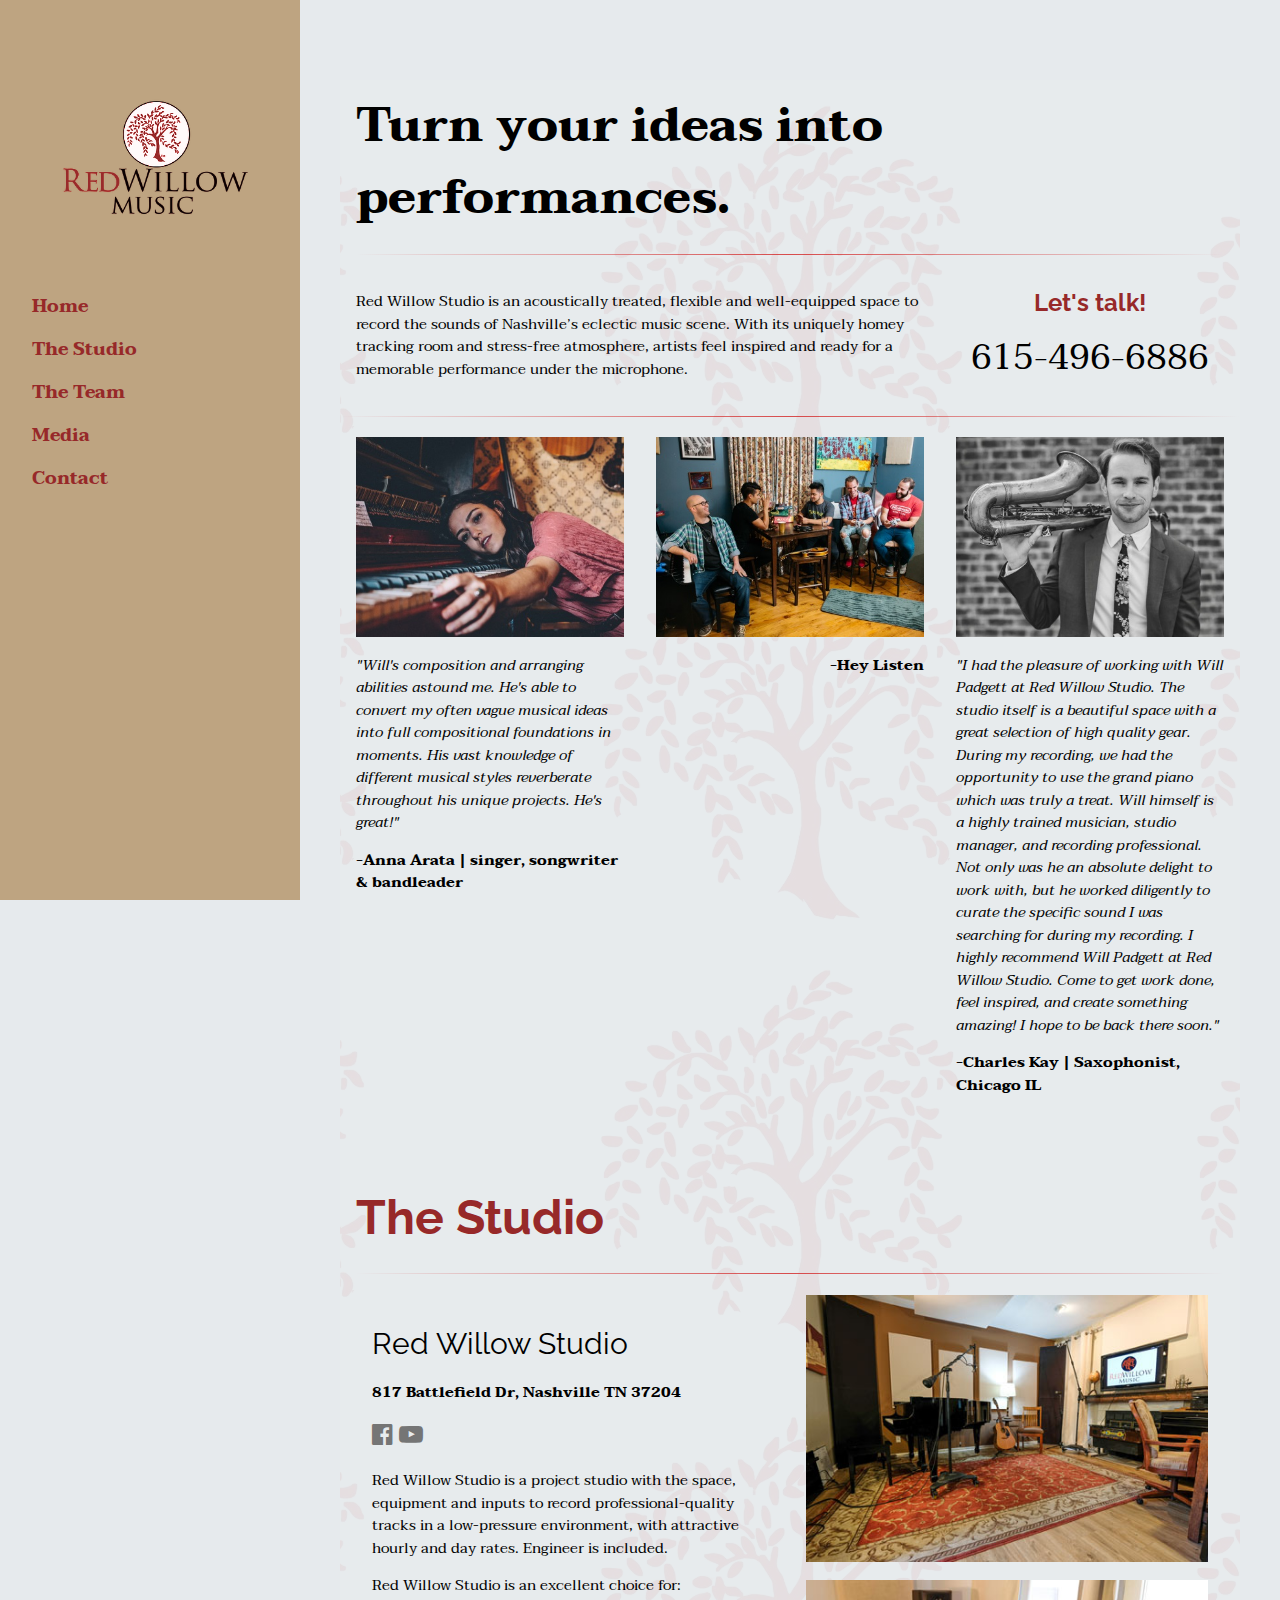
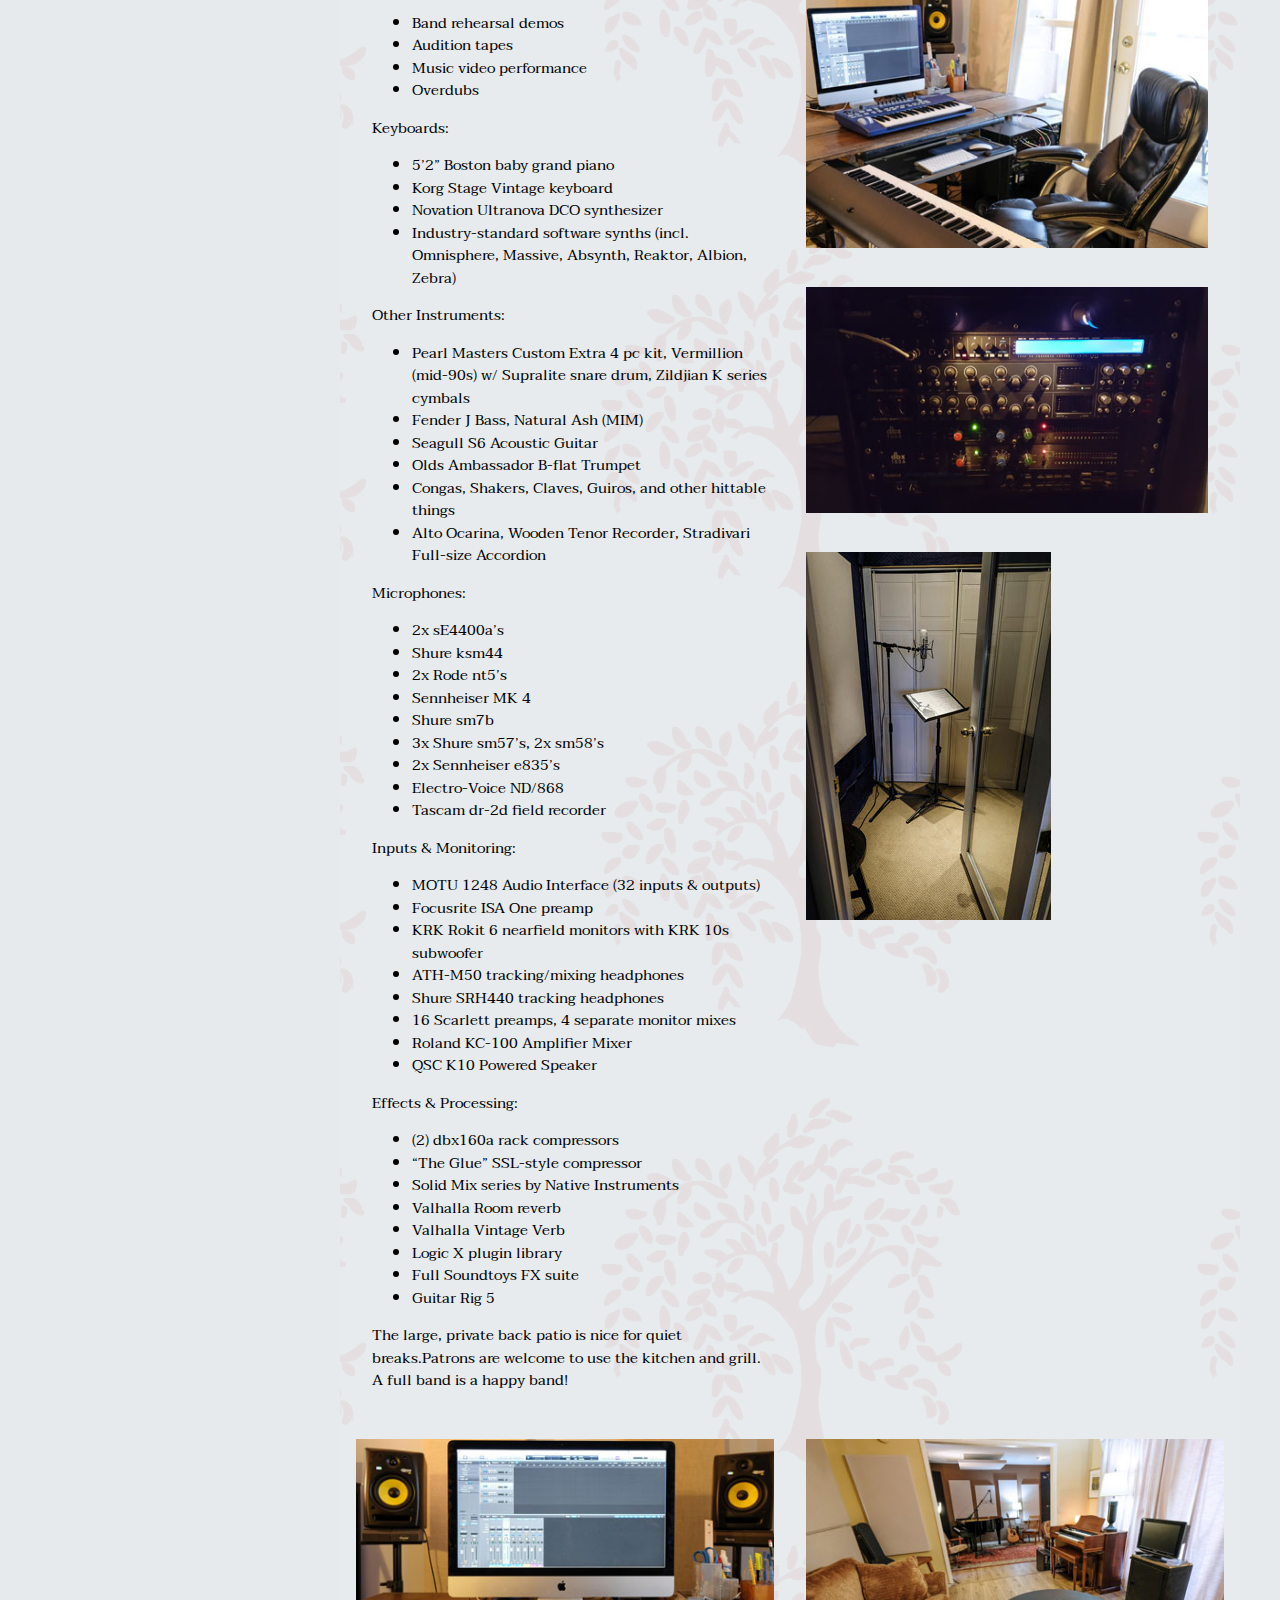
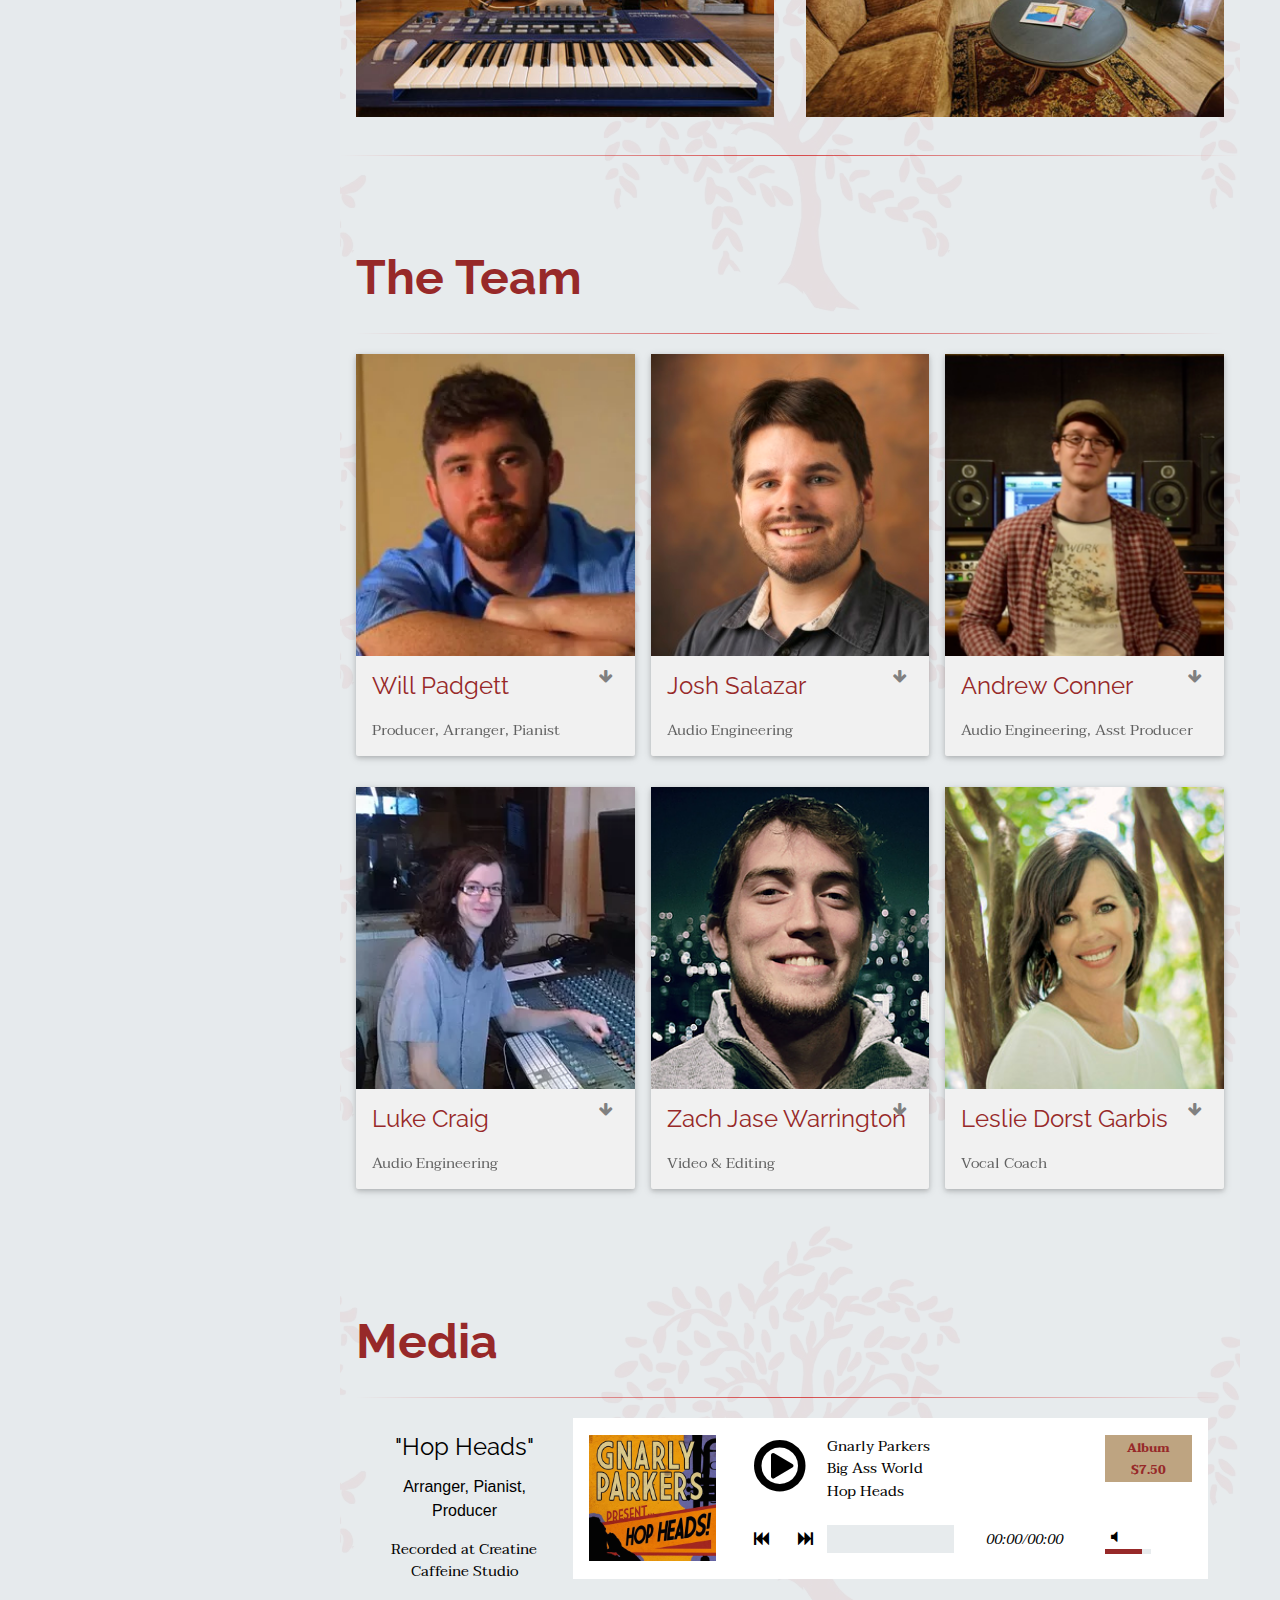
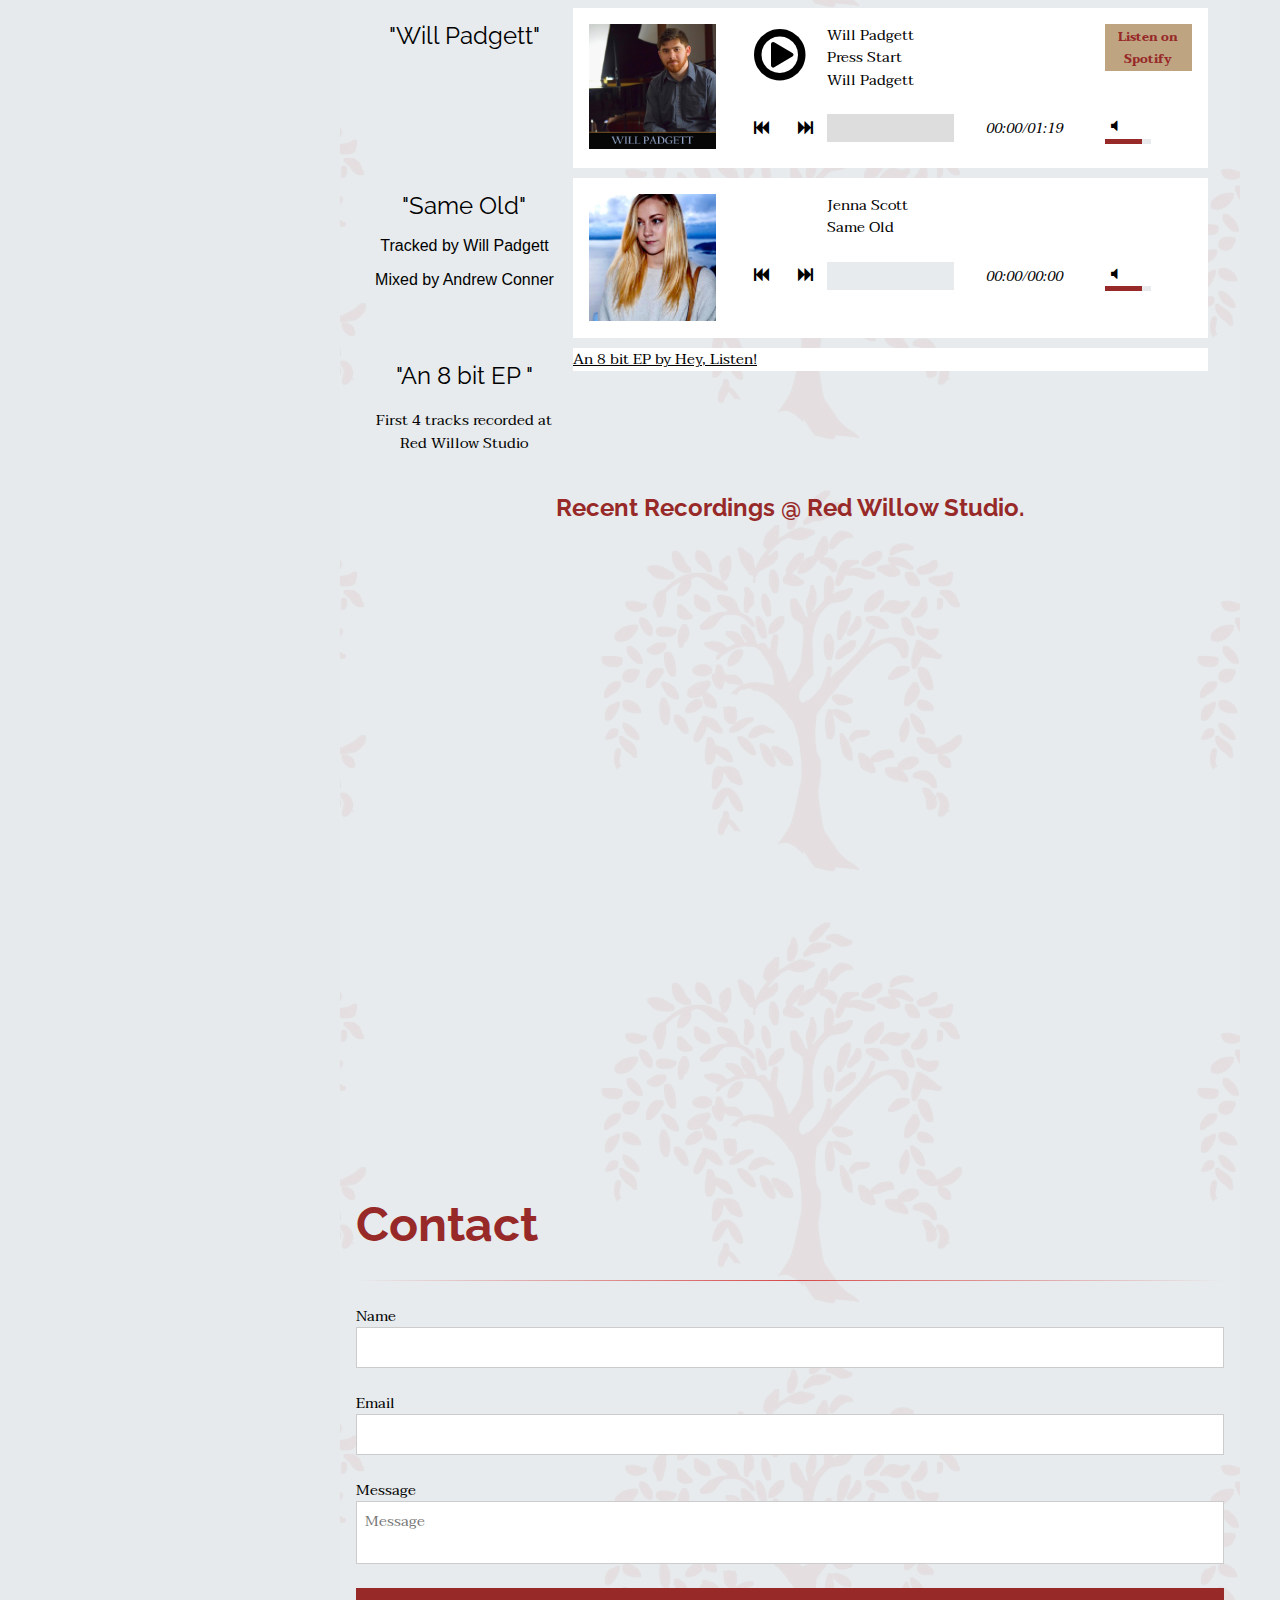
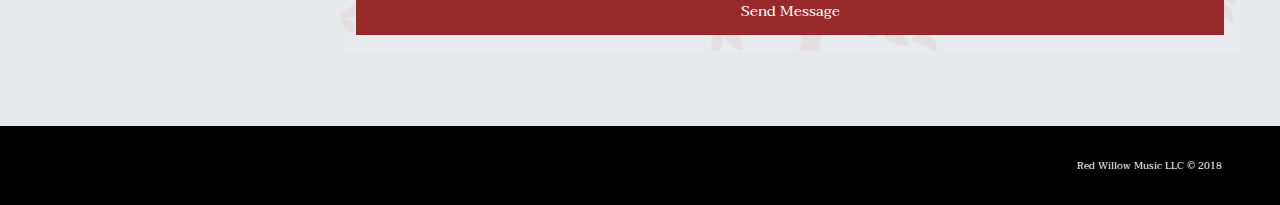
==== studio/index.html @ 56797581 "removed buttons from jenna scott" ====
<!DOCTYPE html>

<html>

<head>

    <meta http-equiv="Content-Type" content="text/html; charset=UTF-8">
    <meta name="viewport" content="width=device-width, initial-scale=1" />
    <title>Red Willow Music</title>
    <!--TODO add description and keywords-->
    <meta name="description" content="Red Willow Music isn't just another recording studio; it's a family of artists, musicians and producers, prioritizing creativity in performance and arrangement.">
    <meta name="keywords" content="">
    <link rel="shortcut icon" href="/favicon.ico" type="image/x-icon">
    <link rel="apple-touch-icon" href="/favicon.ico" type="image/x-icon">
    <link rel="stylesheet" href="css/w3.css">
    <link rel="stylesheet" href="css/styles.css" />
    <link href="https://fonts.googleapis.com/css?family=Raleway|Taviraj:300" rel="stylesheet">
    <!--<link type="text/css" href="/skin/blue.monday/css/jplayer.blue.monday.css" rel="stylesheet" />-->
    <link type="text/css" href="skin/simple/css/simple.css" rel="stylesheet" />
    <link rel="stylesheet" href="https://cdnjs.cloudflare.com/ajax/libs/font-awesome/4.7.0/css/font-awesome.min.css">
    <script src="//ajax.googleapis.com/ajax/libs/jquery/1.11.3/jquery.min.js"></script>
    <script type="text/javascript" src="js/jquery.jplayer.min.js"></script>
    <script type="text/javascript" src="js/add-on/jplayer.playlist.min.js"></script>
    
    <script type="text/javascript">
        $(document).ready(function () {
            new jPlayerPlaylist({
                jPlayer: "#jquery_jplayer_1",
                cssSelectorAncestor: "#jp_container_1"
            }, [

                {
                    title: "Big Ass World",
                    m4a: "music/hopheads/02BigAssWorld.m4a",
                    artist: "Gnarly Parkers",
                    poster: "images/gnarly-parkers.jpg"
		},
                {
                    title: "Spin Me Minnie",
                    m4a: "music/hopheads/01SpinMeMinnie.m4a",
                    artist: "Gnarly Parkers",
                    album: "Hop Heads",
                    poster: "images/gnarly-parkers.jpg"

		},
                {
                    title: "Swindlin Eyes",
                    m4a: "music/hopheads/03SwindlinEyes.m4a",
                    artist: "Gnarly Parkers",
                    poster: "images/gnarly-parkers.jpg"
		},
                {
                    title: "Sammy Shake",
                    m4a: "music/hopheads/04SammyShake.m4a",
                    artist: "Gnarly Parkers",
                    poster: "images/gnarly-parkers.jpg"
		},
                {
                    title: "Dream of You",
                    m4a: "music/hopheads/05DreamofYou.m4a",
                    artist: "Gnarly Parkers",
                    poster: "images/gnarly-parkers.jpg"
		},
                {
                    title: "Hop Head",
                    m4a: "music/hopheads/06HopHead.m4a",
                    artist: "Gnarly Parkers",
                    poster: "images/gnarly-parkers.jpg"
		}
	], {
                playlistOptions: {
                    loopOnPrevious: true
                },
                loop: true,
                swfPath: "js",
                supplied: "ogv, m4a",
                wmode: "window",
                useStateClassSkin: true,
                autoBlur: false,
                smoothPlayBar: true,
                keyEnabled: false,
                size: {
                    width: "auto",
                    height: "auto"

                },
            });

            $('.jp-playlist').hide();
            $('.jp-toggles').hide();
            $('.jp-details').show();

        });
    </script>
    
<script type="text/javascript">
        $(document).ready(function () {
            new jPlayerPlaylist({
                jPlayer: "#jquery_jplayer_2",
                cssSelectorAncestor: "#jp_container_2"
            }, [

                {
                    title: "Same Old",
                    mp3: "music/Same Old Mix 1.mp3",
                    artist: "Jenna Scott",
                    poster: "images/jennapic1.jpg"
		}
	], {
                playlistOptions: {
                    loopOnPrevious: true
                },
                loop: true,
                swfPath: "js",
                supplied: "ogv, mp3",
                wmode: "window",
                useStateClassSkin: true,
                autoBlur: false,
                smoothPlayBar: true,
                keyEnabled: false,
                size: {
                    width: "auto",
                    height: "auto"

                },
            });

            $('.jp-playlist').hide();
            $('.jp-toggles').hide();
            $('.jp-details').show();

        });
    </script>
    <script type="text/javascript">
        $(document).ready(function () {
            new jPlayerPlaylist({
                jPlayer: "#jquery_jplayer_3",
                cssSelectorAncestor: "#jp_container_3"
            }, [

                {
                    title: "Press Start",
                    mp3: "music/willp/01 Press Start.mp3",
                    artist: "Will Padgett",
                    poster: "images/willpadgett-art.jpg"
		},
                {
                    title: "Endemic",
                    m4a: "music/willp/02 Endemic.mp3",
                    artist: "Will Padgett",
                    poster: "images/willpadgett-art.jpg"

		},
                {
                    title: "Loungin'",
                    m4a: "music/willp/03 Loungin.mp3",
                    artist: "Will Padgett",
                    poster: "images/willpadgett-art.jpg"
		},
                {
                    title: "Groovin'",
                    m4a: "music/willp/04 Groovin.mp3",
                    artist: "Will Padgett",
                    poster: "images/willpadgett-art.jpg"
		},
                {
                    title: "Predetermination",
                    m4a: "music/willp/05 Predetermination.mp3",
                    artist: "Will Padgett",
                    poster: "images/willpadgett-art.jpg"
		},
                {
                    title: "Remember",
                    m4a: "music/willp/06 Remember.mp3",
                    artist: "Will Padgett",
                    poster: "images/willpadgett-art.jpg"
		},
                {
                    title: "Lake Nali",
                    m4a: "music/willp/07 Lake Nali.mp3",
                    artist: "Will Padgett",
                    poster: "images/willpadgett-art.jpg"
		},
                {
                    title: "Creeper",
                    m4a: "music/willp/08 Creeper.mp3",
                    artist: "Will Padgett",
                    poster: "images/willpadgett-art.jpg"
		},
                {
                    title: "Cellotron",
                    m4a: "music/willp/09 Cellotron.mp3",
                    artist: "Will Padgett",
                    poster: "images/willpadgett-art.jpg"
		},                
                {
                    title: "Village Song",
                    m4a: "music/willp/10 Village Song.mp3",
                    artist: "Will Padgett",
                    poster: "images/willpadgett-art.jpg"
		},                
                {
                    title: "Happiness",
                    m4a: "music/willp/11 Happiness.mp3",
                    artist: "Will Padgett",
                    poster: "images/willpadgett-art.jpg"
		},                
                {
                    title: "Bluffer",
                    m4a: "music/willp/12 Bluffer.mp3",
                    artist: "Will Padgett",
                    poster: "images/willpadgett-art.jpg"
		}             
	], {
                playlistOptions: {
                    loopOnPrevious: true
                },
                loop: true,
                swfPath: "js",
                supplied: "ogv, mp3, m4a",
                wmode: "window",
                useStateClassSkin: true,
                autoBlur: false,
                smoothPlayBar: true,
                keyEnabled: false,
                size: {
                    width: "auto",
                    height: "auto"

                },
            });

            $('.jp-playlist').hide();
            $('.jp-toggles').hide();
            $('.jp-details').show();

        });
    </script>
</head>

<body>

    <!-- Sidenav/menu -->
    <nav class="w3-sidenav barkbrown w3-collapse w3-top w3-large w3-padding w3-animate-left navbar" style="z-index:3;width:300px;font-weight:bold" id="mySidenav">
        <br>
        <a href="javascript:void(0)" onclick="w3_close()" class="w3-padding-xlarge w3-hide-large w3-display-topleft w3-hover-white" style="width:100%;font-size:22px">Close Menu</a>
        <div class="w3-container">
            <img class="w3-padding-64" src="images/logo.png" style="width:100%;">

        </div>
        <a href="#home" onclick="w3_close()" class="w3-padding w3-hover-white">Home</a>
        <a href="#studio" onclick="w3_close()" class="w3-padding w3-hover-white">The Studio</a>
        <a href="#team" onclick="w3_close()" class="w3-padding w3-hover-white">The Team</a>
        <a href="#media" onclick="w3_close()" class="w3-padding w3-hover-white">Media</a>
        <a href="#contact" onclick="w3_close()" class="w3-padding w3-hover-white">Contact</a>
    </nav>
    <!-- Top menu on small screens -->
    <header class="w3-container w3-top w3-hide-large barkbrown w3-xlarge w3-padding">
        <a href="javascript:void(0)" class="w3-btn barkbrown w3-border w3-border-white w3-margin-right" onclick="w3_open()">☰</a>
        <img style="height:30px" src="images/logo-notext.png">
        <span>Red<span style="color:black">WillowMusic</span></span>
    </header>

    <!-- Overlay effect when opening sidenav on small screens -->
    <div class="w3-overlay w3-hide-large" onclick="w3_close()" style="cursor:pointer" title="close side menu" id="myOverlay"></div>

    <!-- !PAGE CONTENT! -->
    <div id="home" class="w3-main w3-animate-right" style="margin-left:340px;margin-right:40px">

        <!-- Header -->
        <div class="w3-container" style="margin-top:80px" id="showcase">
            <h1 style="font-family:'Taviraj', serif" class="w3-xxxlarge"><b>Turn your ideas into performances.</b></h1>
            <hr class="w3-round gradientline">


        </div>
        <div id="background"></div>
        <div class="w3-row">
            <div class="w3-col m8 l8 w3-container">

                <p>Red Willow Studio is an acoustically treated, flexible and well-equipped space to record the sounds of Nashville’s eclectic music scene. With its uniquely homey tracking room and stress-free atmosphere, artists feel inspired and ready for a memorable performance under the microphone.</p>
            </div>
            <div class="w3-col m4 l4 w3-container  w3-center">
                <div class="w3-row winered ">
                    <h1 class="w3-xlarge"><b>Let's talk!</b></h1>
                </div>

                <div class="w3-row w3-xxlarge w3-padding-bottom">
                    <span>615-496-6886</span>
                </div>
            </div>

        </div>
        <!-- Testimonials -->
        <hr class="gradientline">
        <div id="testimonials" class="w3-row">

            <div class="w3-col m4 l4 w3-container">

                <img src="images/testimonials/anna.jpg" style="width:100%;">
                <p class="testimonial">"Will's composition and arranging abilities astound me. He's able to convert my often vague musical ideas into full compositional foundations in moments. His vast knowledge of different musical styles reverberate throughout his unique projects. He's great!"</p>
                <div class="w3-right">
                    <span><b>-Anna Arata | singer, songwriter &amp; bandleader</b></span>
                </div>
            </div>
            <div class="w3-col  m4 l4  w3-container">

                <img src="images/testimonials/heylisten.jpg" style="width:100%;">
                <p class="testimonial">
                   
                </p>
                <div class="w3-right">
                <span><b>-Hey Listen</b></span>
                </div>
            </div>
            <div class="w3-col  m4 l4  w3-container">

                <img src="images/testimonials/charles.jpg" style="width:100%;">
                <p class="testimonial">"I had the pleasure of working with Will Padgett at Red Willow Studio. The studio itself is a beautiful space with a great selection of high quality gear. During my recording, we had the opportunity to use the grand piano which was truly a treat.

Will himself is a highly trained musician, studio manager, and recording professional. Not only was he an absolute delight to work with, but he worked diligently to curate the specific sound I was searching for during my recording.

I highly recommend Will Padgett at Red Willow Studio. Come to get work done, feel inspired, and create something amazing! I hope to be back there soon."</p>
                <div class="w3-right">
                <span><b>-Charles Kay | Saxophonist, Chicago IL</b></span>
                </div>
            </div>
        </div>




        <!-- The Studio -->
        <div class=" " id="studio" style="margin-top:75px ">
            <div class="w3-container ">
                <h1 class="w3-xxxlarge winered "><b>The Studio</b></h1>

                <hr class="w3-round gradientline ">
                <div class="w3-row ">
                    <div class="w3-col m6 l6 w3-panel">
                        <h2>Red Willow Studio</h2>
                        <a class="address " target="_blank " href="https://goo.gl/maps/ypSHfTBNFLC2 ">
                            <p><b>817 Battlefield Dr, Nashville TN 37204</b></p>
                        </a>

                        <div class="w3-text-grey w3-xlarge ">
                            <a href="https://www.facebook.com/redwillowstudio " target="_blank " class="w3-hover-text-white "><i class="fa fa-facebook-official "></i></a>                   
                            <a href="https://www.youtube.com/user/mellowords " target="_blank " class="w3-hover-text-white "><i class="fa fa-youtube-play "></i></a>                         
                        </div>
                        <p>Red Willow Studio is a project studio with the space, equipment and inputs to record professional-quality tracks in a low-pressure environment, with attractive hourly and day rates. Engineer is included.</p>
                        <p>Red Willow Studio is an excellent choice for:</p>
                        <ul>
                            <li>Band rehearsal demos</li>
                            <li>Audition tapes</li>
                            <li>Music video performance</li>
                            <li>Overdubs</li>
                        </ul>

                        <span>Keyboards:</span>
                        <ul>
                            <li>5’2” Boston baby grand piano</li>
                            <li>Korg Stage Vintage keyboard</li>
<!--                            <li>1958 Hammond M3 organ</li>-->
                            <li>Novation Ultranova DCO synthesizer</li>
                            <li>Industry-standard software synths (incl. Omnisphere, Massive, Absynth, Reaktor, Albion, Zebra)</li>
                        </ul>
                        <span>Other Instruments:</span>
                        <ul>
                            <li>Pearl Masters Custom Extra 4 pc kit, Vermillion (mid-90s) w/ Supralite snare drum, Zildjian K series cymbals</li>
                            <li>Fender J Bass, Natural Ash (MIM)</li>
                            <li>Seagull S6 Acoustic Guitar</li>
                            <li>Olds Ambassador B-flat Trumpet</li>
                            <li>Congas, Shakers, Claves, Guiros, and other hittable things</li>
                            <li>Alto Ocarina, Wooden Tenor Recorder, Stradivari Full-size Accordion</li>
                        </ul>
                        <span>Microphones:</span>
                        <ul>
                            <li>2x sE4400a’s</li>
                            <li>Shure ksm44</li>
                            <li>2x Rode nt5’s</li>
                            <li>Sennheiser MK 4</li>
                            <li>Shure sm7b</li>
                            <li>3x Shure sm57’s, 2x sm58’s</li>
                            <li>2x Sennheiser e835’s</li>
                            <li>Electro-Voice ND/868</li>
                            <li>Tascam dr-2d field recorder</li>
                        </ul>
                        <span>Inputs &amp; Monitoring:</span>
                        <ul>
                            <li>MOTU 1248 Audio Interface (32 inputs & outputs)</li>
                            <li>Focusrite ISA One preamp</li>
                            <li>KRK Rokit 6 nearfield monitors with KRK 10s subwoofer</li>
                            <li>ATH-M50 tracking/mixing headphones</li>
                            <li>Shure SRH440 tracking headphones</li>
                            <li>16 Scarlett preamps, 4 separate monitor mixes</li>
                            <li>Roland KC-100 Amplifier Mixer</li>
                            <li>QSC K10 Powered Speaker</li>
                        </ul>
                        <span>Effects &amp; Processing:</span>
                        <ul>

                            <li>(2) dbx160a rack compressors</li>
                            <li>“The Glue” SSL-style compressor</li>
                            <li>Solid Mix series by Native Instruments</li>
                            <li>Valhalla Room reverb</li>
                            <li>Valhalla Vintage Verb</li>
                            <li>Logic X plugin library</li>
                            <li>Full Soundtoys FX suite</li>
                            <li>Guitar Rig 5
                            </li>
                        </ul>
                        <p>The large, private back patio is nice for quiet breaks.Patrons are welcome to use the kitchen and grill. A full band is a happy band!</p>
                    </div>
                    <div class="w3-col m6 l6 ">
                        
                        <img class="w3-container" style="width:100%" src="images/rws/rooma.jpg">
                        <img class="w3-panel" style="width:100%" src="images/rws/deskcorner.jpg">
                        <img class="w3-panel" style="width:100%" src="images/rws/rack.jpg">
                        <img class="w3-panel" style="height:100%" src="images/rws/vocalbooth.jpg">
                    </div>
                </div>
            </div>


            <div class="w3-row">
                <div class="w3-col m6 l6 w3-panel">
                    <img style="width:100%" src="images/rws/desk.jpg">
                </div>
                <div class="w3-col m6 l6 w3-panel">
                    <img style="width:100%" src="images/rws/roomb.jpg">
                </div>
            </div>
            <hr style="width:100%;border2px" class="w3-round gradientline">

        </div>
        <!-- The Team -->
        <div class="w3-container " id="team" style="margin-top:75px ">
            <h1 class="w3-xxxlarge winered "><b>The Team</b></h1>
            <hr class="w3-round gradientline ">


        </div>

        <!-- The Team -->
        <div class="w3-row-padding ">

            <div class="w3-col m4 w3-margin-bottom cards">
                <div class="card w3-card-2 w3-light-grey">
                    <img src="images/team/willp.jpg " alt="Will " style="width:100% ">
                    <div class='card-header w3-container'>
                        <h3 class="winered ">Will Padgett</h3>
                        <p class="w3-opacity ">Producer, Arranger, Pianist</p>
                        <button class='card-expand'>
                            <i class="material-icons expand fa fa-arrow-down" aria-hidden="true"></i>
                            <i class="material-icons close fa fa-arrow-up" aria-hidden="true"></i>
                        </button>
                    </div>
                    <div class='card-inner'>
                        <div class='card-body w3-container'>
                            <h4>Bio:</h4>
                            <p>Born-and-raised Nashville native; Will has been performing, composing, and producing music from a young age. His unique sound is a blend of refined jazz and classical with rootsy soul and Americana styles. Works part-time as a vocal accompanist at Belmont University’s School of Music; was bandleader of a retired top regional swing band (Gnarly Parkers); and plays jazz clubs and songwriter nights all over Nashville. His experience in the studio and on stage is an invaluable resource for recording, arranging, and producing any project.</p>
                            <h4>Credits:</h4>
                            <p><a href="https://itunes.apple.com/us/album/hop-heads-ep/id1031378634" target="_blank">Gnarly Parkers - "Hop Heads"</a></p>
                        </div>
                    </div>
                </div>
            </div>

            <div class="w3-col m4 w3-margin-bottom cards">
                <div class="card w3-card-2 w3-light-grey">
                    <img src="images/team/salazarj.jpg" alt="Josh Salazar" style="width:100% ">
                    <div class='card-header w3-container'>
                        <h3 class="winered ">Josh Salazar</h3>
                        <p class="w3-opacity ">Audio Engineering</p>
                        <button class='card-expand'>
                            <i class="material-icons expand fa fa-arrow-down" aria-hidden="true"></i>
                            <i class="material-icons close fa fa-arrow-up" aria-hidden="true"></i>
                        </button>
                    </div>
                    <div class='card-inner'>
                        <div class='card-body w3-container'>
                            <h4>Links:</h4>
                            <p><a href="http://tangosoundstudios.com/" target="_blank">Tango Sound Studios</a></p>                     
                        </div>
                    </div>
                </div>
            </div>
            <div class="w3-col m4 w3-margin-bottom cards">
                <div class="card w3-card-2 w3-light-grey">
                    <img src="images/team/andrewc.png " alt="Andrew " style="width:100% ">
                    <div class='card-header w3-container'>
                        <h3 class="winered ">Andrew Conner</h3>
                        <p class="w3-opacity ">Audio Engineering, Asst Producer</p>
                        <button class='card-expand'>
                            <i class="material-icons expand fa fa-arrow-down" aria-hidden="true"></i>
                            <i class="material-icons close fa fa-arrow-up" aria-hidden="true"></i>
                        </button>
                    </div>
                    <div class='card-inner'>
                        <div class='card-body w3-container'>

                            <h4>Bio:</h4>
                            <p>Producer and recording/mix engineer working out of his studio, Iron Oak Recording, in Nashville Tennessee. Has worked on records for Nashville up-and-comers such as Taylor Noelle’s “Out of My System,” Rand’s “Blame It on the Internet,” and Stephen Day’s “Undergrad Romance and the Moses in Me” – the opening track of which reached #2 globally on Spotify’s Viral 50 charts</p>
                            <h4>Credits:</h4>
                            <p><a href="https://play.spotify.com/album/5JRUYE7FR5cNqJ4rjA9y4Q?play=true&utm_source=open.spotify.com&utm_medium=open" target="_blank">Taylor Noel - "Out of My System"</a></p>
                            <p><a href="https://play.spotify.com/album/2LqcAd3T15II5WkwIXgvAB?play=true&utm_source=open.spotify.com&utm_medium=open" target="_blank">Rand - "Blame It On The Internet"</a></p>

                        </div>
                    </div>
                </div>
            </div>
        </div>
        <div class="w3-row-padding ">

            <div class="w3-col m4 w3-margin-bottom cards">
                <div class="card w3-card-2 w3-light-grey">
                    <img src="images/team/luke.jpg " alt="Luke " style="width:100% ">
                    <div class='card-header w3-container'>
                        <h3 class="winered ">Luke Craig</h3>
                        <p class="w3-opacity ">Audio Engineering</p>
                        <button class='card-expand'>
                            <i class="material-icons expand fa fa-arrow-down" aria-hidden="true"></i>
                            <i class="material-icons close fa fa-arrow-up" aria-hidden="true"></i>
                        </button>
                    </div>
                    <div class='card-inner'>
                        <div class='card-body w3-container'>

                            <h4>Credits:</h4>

                            <p><a href="https://www.youtube.com/playlist?list=PLlXEkdg3JZEyc02F4pFVwTYTapiUuUqCA" target="_blank">Kevin Max - "Starry Eyes Suprise"</a></p>
                            <p><a href="https://itunes.apple.com/us/album/hop-heads-ep/id1031378634" target="_blank">Gnarly Parkers - "Hop Heads"</a></p>
                            <p><a href="http://lukecraig.audio/" target="_blank">Katiee Carney - "While I'm Still Young"</a></p>

                        </div>
                    </div>
                </div>
            </div>

            <div class="w3-col m4 w3-margin-bottom cards">
                <div class="card w3-card-2 w3-light-grey">
                    <img src="images/team/zachj.png " alt="Zach " style="width:100% ">
                    <div class='card-header w3-container'>
                        <h3 class="winered ">Zach Jase Warrington</h3>
                        <p class="w3-opacity ">Video &amp; Editing</p>
                        <button class='card-expand'>
                            <i class="material-icons expand fa fa-arrow-down" aria-hidden="true"></i>
                            <i class="material-icons close fa fa-arrow-up" aria-hidden="true"></i>
                        </button>
                    </div>
                    <div class='card-inner'>
                        <div class='card-body w3-container'>

                        </div>
                    </div>
                </div>
            </div>
            <div class="w3-col m4 w3-margin-bottom cards">
                <div class="card w3-card-2 w3-light-grey">
                    <img src="images/team/leslied2.jpg" alt="Leslie " style="width:100% ">
                    <div class='card-header w3-container'>
                        <h3 class="winered ">Leslie Dorst Garbis</h3>
                        <p class="w3-opacity ">Vocal Coach</p>
                        <button class='card-expand'>
                            <i class="material-icons expand fa fa-arrow-down" aria-hidden="true"></i>
                            <i class="material-icons close fa fa-arrow-up" aria-hidden="true"></i>
                        </button>
                    </div>
                    <div class='card-inner'>
                        <div class='card-body w3-container'>
                            <h4>Bio:</h4>
                            <p>Leslie Dorst Garbis has been featured in dozens of regional productions of theatre, opera, revues and cabaret in the Southeast and on cruise ships, and studio recordings, and has had conducting roles various musical theatre productions and choirs. She is now an adjunct faculty member at Belmont University’s School of Music, teaching private voice majors.</p>
                        </div>
                    </div>
                </div>
            </div>
        </div>



        <!-- Media -->
        <div class="w3-container" id="media" style="margin-top:75px">
            <h1 class="w3-xxxlarge winered"><b>Media</b></h1>
            <hr class="w3-round gradientline">
           <!-- Hop Heads Player -->
            <div class="w3-row">
                <div class="text-and-player w3-row">
                    <div class="w3-col m3 l3 w3-center w3-container">
                        <h3>"Hop Heads"</h3>
                        <h6>Arranger, Pianist, Producer</h6>
                        <p>Recorded at Creatine Caffeine Studio</p>
                    </div>
                    <div id="player1" class="w3-col m9 l9 w3-white " style="padding-right:16px;background-clip: content-box;">
                        <div class="w3-row">
                            <div id="artwork" class="w3-col m3 l3 w3-panel w3-container">
                                <div id="jquery_jplayer_1" class="jp-jplayer "></div>
                            </div>
                            <div class="w3-col m9 l9 w3-section">
                                <div id="jp_container_1" class="jp-audio" role="application" aria-label="media player">
                                    <div class="jp-type-playlist">
                                        <div class="jp-gui jp-interface">

                                            <div id="play-details-buy" class="w3-row">
                                                <div class="w3-col s3 m2 l2 w3-container">
                                                    <div class="jp-controls">
                                                        <button class="jp-play" role="button" tabindex="0"><i class="fa fa-play-circle-o fa-4x" aria-hidden="true"></i></button>
                                                    </div>
                                                </div>
                                                <div class="w3-col s9 m7 l7  w3-container">
                                                    <div class="jp-details" style="display:block">
                                                        <div class="jp-artist w3-col" aria-label="artist">Gnarly Parkers</div>
                                                        <div class="jp-title w3-col" aria-label="title">&nbsp;</div>
                                                        <div class="jp-album w3-col" aria-label="album">Hop Heads</div>

                                                    </div>
                                                </div>
                                                <div class="w3-col s1 m3 l3 w3-container w3-hide-small">
                                                    <div>
                                                        <button class="barkbrown" style="border-style:none">
                                                            <a class=" w3-small  w3-section" style="text-decoration:none" href="https://www.paypal.com/checkoutnow?token=EC-7012825652897073W" target="_blank"><b>Album $7.50</b></a></button>
                                                    </div>
                                                    <div style="display:none">Track $0.99</div>
                                                </div>
                                            </div>

                                            <div id="space" class="w3-hide-small">
                                                <br>

                                            </div>
                                            <div id="skip-progress-volume" class="w3-row w3-padding-bottom">
                                                <div class="w3-col m2 l2  w3-container">
                                                    <div class="jp-controls">
                                                        <div class="w3-row w3-justify">
                                                            <div class="w3-col s11 m11 l11">
                                                                <button class="jp-previous" role="button" tabindex="0"><i class="fa fa-fast-backward" aria-hidden="true"></i></button>
                                                            </div>
                                                            <div class="w3-col s1 m1 l1">
                                                                <button class="jp-next" role="button" tabindex="0"><i class="fa fa-fast-forward" aria-hidden="true"></i></button>
                                                            </div>
                                                        </div>
                                                    </div>
                                                </div>

                                                <div class="w3-col m4 l4  w3-container">
                                                    <div class="jp-progress">
                                                        <div class="jp-seek-bar">
                                                            <div class="jp-play-bar"></div>
                                                        </div>
                                                    </div>
                                                </div>
                                                <div class="w3-col m3 l3   w3-container">
                                                    <div class="jp-time-holder" style="margin-top:3px">
                                                        <div class="jp-current-time" role="timer" aria-label="time">&nbsp;</div>
                                                        <div class="jp-time-division">/</div>
                                                        <div class="jp-duration" role="timer" aria-label="duration">&nbsp;</div>
                                                    </div>
                                                    <div class="jp-toggles">
                                                        <button class="jp-repeat" role="button" tabindex="0">repeat</button>
                                                        <button class="jp-shuffle" role="button" tabindex="0">shuffle</button>
                                                    </div>
                                                </div>
                                                <div class="w3-col m3 l3 w3-container">
                                                    <div class="w3-row">
                                                        <div class="w3-col m1 l1">
                                                            <div class=" jp-volume-controls ">
                                                                <button class="jp-mute " role="button " tabindex="0 "><i class="fa fa-volume-off" aria-hidden="true "></i></button>
                                                            </div>
                                                            <div class="w3-col m6 l6">
                                                                <div class="jp-volume-bar">
                                                                    <div class="jp-volume-bar-value "></div>
                                                                </div>
                                                            </div>
                                                        </div>
                                                    </div>
                                                </div>

                                            </div>
                                        </div>
                                        <div class="jp-playlist ">
                                            <ul>
                                                <li>&nbsp;</li>
                                            </ul>
                                        </div>
                                        <div class="jp-no-solution ">
                                            <span>Update Required</span> To play the media you will need to either update your browser to a recent version or update your <a href="http://get.adobe.com/flashplayer/ " target="_blank ">Flash plugin</a>.
                                        </div>
                                    </div>
                                </div>
                            </div>
                        </div>
                    </div>
                </div>
            </div>
          
           <!-- Will Padgett Player -->
            <div class="w3-row">
                <div class="text-and-player w3-row">
                    <div class="w3-col m3 l3 w3-center w3-container">
                        <h3>"Will Padgett"</h3>
<!--
                        <h6>Arranger, Pianist, Producer</h6>
                        <p>Recorded at Creatine Caffeine Studio</p>
-->
                    </div>
                    <div id="player3" class="w3-col m9 l9 w3-white " style="padding-right:16px;background-clip: content-box;">
                        <div class="w3-row">
                            <div id="artwork" class="w3-col m3 l3 w3-panel w3-container">
                                <div id="jquery_jplayer_3" class="jp-jplayer "></div>
                            </div>
                            <div class="w3-col m9 l9 w3-section">
                                <div id="jp_container_3" class="jp-audio" role="application" aria-label="media player">
                                    <div class="jp-type-playlist">
                                        <div class="jp-gui jp-interface">

                                            <div id="play-details-buy" class="w3-row">
                                                <div class="w3-col s3 m2 l2 w3-container">
                                                    <div class="jp-controls">
                                                        <button class="jp-play" role="button" tabindex="0"><i class="fa fa-play-circle-o fa-4x" aria-hidden="true"></i></button>
                                                    </div>
                                                </div>
                                                <div class="w3-col s9 m7 l7  w3-container">
                                                    <div class="jp-details" style="display:block">
                                                        <div class="jp-artist w3-col" aria-label="artist">Will Padgett</div>
                                                        <div class="jp-title w3-col" aria-label="title">&nbsp;</div>
                                                        <div class="jp-album w3-col" aria-label="album">Will Padgett</div>

                                                    </div>
                                                </div>
                                                <div class="w3-col s1 m3 l3 w3-container w3-hide-small">
                                                    <div>
                                                        <button class="barkbrown" style="border-style:none">
                                                            <a class=" w3-small  w3-section" style="text-decoration:none" href="https://open.spotify.com/artist/5Qr6k7FdCPi5kjyubrbCdT" target="_blank"><b>Listen on Spotify</b></a></button>
                                                    </div>
                                                    <div style="display:none">Track $0.99</div>
                                                </div>
                                            </div>

                                            <div id="space" class="w3-hide-small">
                                                <br>

                                            </div>
                                            <div id="skip-progress-volume" class="w3-row w3-padding-bottom">
                                                <div class="w3-col m2 l2  w3-container">
                                                    <div class="jp-controls">
                                                        <div class="w3-row w3-justify">
                                                            <div class="w3-col s11 m11 l11">
                                                                <button class="jp-previous" role="button" tabindex="0"><i class="fa fa-fast-backward" aria-hidden="true"></i></button>
                                                            </div>
                                                            <div class="w3-col s1 m1 l1">
                                                                <button class="jp-next" role="button" tabindex="0"><i class="fa fa-fast-forward" aria-hidden="true"></i></button>
                                                            </div>
                                                        </div>
                                                    </div>
                                                </div>

                                                <div class="w3-col m4 l4  w3-container">
                                                    <div class="jp-progress">
                                                        <div class="jp-seek-bar">
                                                            <div class="jp-play-bar"></div>
                                                        </div>
                                                    </div>
                                                </div>
                                                <div class="w3-col m3 l3   w3-container">
                                                    <div class="jp-time-holder" style="margin-top:3px">
                                                        <div class="jp-current-time" role="timer" aria-label="time">&nbsp;</div>
                                                        <div class="jp-time-division">/</div>
                                                        <div class="jp-duration" role="timer" aria-label="duration">&nbsp;</div>
                                                    </div>
                                                    <div class="jp-toggles">
                                                        <button class="jp-repeat" role="button" tabindex="0">repeat</button>
                                                        <button class="jp-shuffle" role="button" tabindex="0">shuffle</button>
                                                    </div>
                                                </div>
                                                <div class="w3-col m3 l3 w3-container">
                                                    <div class="w3-row">
                                                        <div class="w3-col m1 l1">
                                                            <div class=" jp-volume-controls ">
                                                                <button class="jp-mute " role="button " tabindex="0 "><i class="fa fa-volume-off" aria-hidden="true "></i></button>
                                                            </div>
                                                            <div class="w3-col m6 l6">
                                                                <div class="jp-volume-bar">
                                                                    <div class="jp-volume-bar-value "></div>
                                                                </div>
                                                            </div>
                                                        </div>
                                                    </div>
                                                </div>

                                            </div>
                                        </div>
                                        <div class="jp-playlist ">
                                            <ul>
                                                <li>&nbsp;</li>
                                            </ul>
                                        </div>
                                        <div class="jp-no-solution ">
                                            <span>Update Required</span> To play the media you will need to either update your browser to a recent version or update your <a href="http://get.adobe.com/flashplayer/ " target="_blank ">Flash plugin</a>.
                                        </div>
                                    </div>
                                </div>
                            </div>
                        </div>
                    </div>
                </div>
            </div>
             <!-- Jenna Scott Player -->
            <div class="w3-row">
                <div class="text-and-player w3-row">
                    <div class="w3-col m3 l3 w3-center w3-container">
                        <h3>"Same Old"</h3>
                        <h6>Tracked by Will Padgett</h6>
                        <h6>Mixed by Andrew Conner</h6>
                    </div>
                    <div id="player2" class="w3-col m9 l9 w3-white " style="padding-right:16px;background-clip: content-box;">
                        <div class="w3-row">
                            <div id="artwork" class="w3-col m3 l3 w3-panel w3-container">
                                <div id="jquery_jplayer_2" class="jp-jplayer "></div>
                            </div>
                            <div class="w3-col m9 l9 w3-section">
                                <div id="jp_container_2" class="jp-audio" role="application" aria-label="media player">
                                    <div class="jp-type-playlist">
                                        <div class="jp-gui jp-interface">

                                            <div id="play-details-buy" class="w3-row">
                                                <div class="w3-col s3 m2 l2 w3-container">
<!--
                                                    <div class="jp-controls">
                                                        <button class="jp-play" role="button" tabindex="0"><i class="fa fa-play-circle-o fa-4x" aria-hidden="true"></i></button>
                                                    </div>
-->
                                                </div>
                                                <div class="w3-col s9 m7 l7  w3-container">
                                                    <div class="jp-details" style="display:block">
                                                        <div class="jp-artist w3-col" aria-label="artist">Jenna Scott</div>
                                                        <div class="jp-title w3-col" aria-label="title">&nbsp;</div>
<!--                                                        <div class="jp-album w3-col" aria-label="album">Hop Heads</div>-->

                                                    </div>
                                                </div>
                                                
<!--
                                                <div class="w3-col s1 m3 l3 w3-container w3-hide-small">
                                                    <div>
                                                        <button class="barkbrown" style="border-style:none">
                                                            <a class=" w3-small  w3-section" style="text-decoration:none" href="https://www.paypal.com/checkoutnow?token=EC-7012825652897073W" target="_blank"><b>Album $7.50</b></a></button>
                                                    </div>
                                                    <div style="display:none">Track $0.99</div>
                                                </div>
-->
                                                
                                            </div>

                                            <div id="space" class="w3-hide-small">
                                                <br>

                                            </div>
                                            <div id="skip-progress-volume" class="w3-row w3-padding-bottom">
                                                <div class="w3-col m2 l2  w3-container">
                                                    <div class="jp-controls">
                                                        <div class="w3-row w3-justify">
                                                            <div class="w3-col s11 m11 l11">
                                                                <button class="jp-previous" role="button" tabindex="0"><i class="fa fa-fast-backward" aria-hidden="true"></i></button>
                                                            </div>
                                                            <div class="w3-col s1 m1 l1">
                                                                <button class="jp-next" role="button" tabindex="0"><i class="fa fa-fast-forward" aria-hidden="true"></i></button>
                                                            </div>
                                                        </div>
                                                    </div>
                                                </div>

                                                <div class="w3-col m4 l4  w3-container">
                                                    <div class="jp-progress">
                                                        <div class="jp-seek-bar">
                                                            <div class="jp-play-bar"></div>
                                                        </div>
                                                    </div>
                                                </div>
                                                <div class="w3-col m3 l3   w3-container">
                                                    <div class="jp-time-holder" style="margin-top:3px">
                                                        <div class="jp-current-time" role="timer" aria-label="time">&nbsp;</div>
                                                        <div class="jp-time-division">/</div>
                                                        <div class="jp-duration" role="timer" aria-label="duration">&nbsp;</div>
                                                    </div>
                                                    <div class="jp-toggles">
                                                        <button class="jp-repeat" role="button" tabindex="0">repeat</button>
                                                        <button class="jp-shuffle" role="button" tabindex="0">shuffle</button>
                                                    </div>
                                                </div>
                                                <div class="w3-col m3 l3 w3-container">
                                                    <div class="w3-row">
                                                        <div class="w3-col m1 l1">
                                                            <div class=" jp-volume-controls ">
                                                                <button class="jp-mute " role="button " tabindex="0 "><i class="fa fa-volume-off" aria-hidden="true "></i></button>
                                                            </div>
                                                            <div class="w3-col m6 l6">
                                                                <div class="jp-volume-bar">
                                                                    <div class="jp-volume-bar-value "></div>
                                                                </div>
                                                            </div>
                                                        </div>
                                                    </div>
                                                </div>

                                            </div>
                                        </div>
                                        <div class="jp-playlist ">
                                            <ul>
                                                <li>&nbsp;</li>
                                            </ul>
                                        </div>
                                        <div class="jp-no-solution ">
                                            <span>Update Required</span> To play the media you will need to either update your browser to a recent version or update your <a href="http://get.adobe.com/flashplayer/ " target="_blank ">Flash plugin</a>.
                                        </div>
                                    </div>
                                </div>
                            </div>
                        </div>
                    </div>
                </div>
            </div>
            <!-- Hey Listen-->
            <div class="w3-row">
                <div class="w3-row text-and-player">
                    <div class="w3-col m3 l3 w3-center w3-container">
                        <h3>"An 8 bit EP "</h3>
                        <p>First 4 tracks recorded at Red Willow Studio</p>
                    </div>
                    <div id="player3" class="w3-col m9 l9 w3-white " style="padding-right:16px;background-clip: content-box;">
                        <div class="w3-row">
<!--                                        <iframe style="border: 0; width: 100%; height: 120px;" src="https://bandcamp.com/EmbeddedPlayer/album=3650765416/size=large/bgcol=ffffff/linkcol=0687f5/tracklist=false/artwork=small/transparent=true/" seamless><a href="http://heylistenband.bandcamp.com/album/an-8-bit-ep">An 8 bit EP by Hey, Listen!</a></iframe>-->
                            <a href="http://heylistenband.bandcamp.com/album/an-8-bit-ep">An 8 bit EP by Hey, Listen!</a>
                        </div>
                    </div>
                </div>
            </div>

            
            <h1 class="w3-xlarge winered w3-center "><b>Recent Recordings @ Red Willow Studio.</b></h1>
            <div class="w3-center ">
                <div class="w3-row ">
                    <!--
                    
                    <div class="w3-col m6 l6 w3-panel ">
    <div class="videoWrapper ">
        <iframe width="385 " height="217 " src="https://www.youtube.com/embed/ebzUKeO_qOs " frameborder="0 " allowfullscreen></iframe>
    </div>
</div>
-->
                    <div class="w3-col m6 l6 w3-panel ">
                        <div class="videoWrapper ">
                            <iframe width="385 " height="217 " src="https://www.youtube.com/embed/lY0ExzRvwLc?rel=0" frameborder="0" allow="autoplay; encrypted-media" allowfullscreen></iframe>
                        </div>
                    </div>
                    <div class="w3-col m6 l6 w3-panel ">
                        <div class="videoWrapper ">
                            <iframe width="385 " height="217 " src="https://www.youtube.com/embed/G1tHlZJs8hM?rel=0" frameborder="0" allow="autoplay; encrypted-media" allowfullscreen></iframe>
                        </div>
                    </div>
                    <div class="w3-col m6 l6 w3-panel ">
                        <div class="videoWrapper ">
                            <iframe width="385 " height="217 " src="https://www.youtube.com/embed/NiaOUcEc1zg" frameborder="0 " allowfullscreen></iframe>
                        </div>
                    </div>
                </div>

            </div>
        </div>


        <!-- Contact -->

        <div class="w3-container " id="contact" style="margin-top:75px ">
            <h1 class="w3-xxxlarge winered "><b>Contact</b></h1>
            <hr class="w3-round gradientline">
            <form action="https://formspree.io/will.padgett@gmail.com" method="POST">
                <input type="text" name="_gotcha" style="display:none" />
                <input type="hidden" name="_format" value="plain" />
                <input type="hidden" name="_next" value="thankyou.html" />
                <div class="w3-group">
                    <label>Name</label>
                    <input class="w3-input w3-border " type="text " name="name " required>
                </div>
                <div class="w3-group">
                    <label>Email</label>
                    <input class="w3-input w3-border " type="email" name="_replyto " required>
                </div>
                <div class="w3-group">
                    <label>Message</label>
                    <textarea style="resize: none;" class="w3-input w3-border" name="message" placeholder="Message"></textarea>
                </div>
                <button type="submit" class="w3-btn-block w3-padding-large winered-button w3-margin-bottom ">Send Message</button>
            </form>
        </div>

        <!-- End page content -->
    </div>

    <!-- W3.CSS Container -->
    <div class="w3-black w3-container w3-padding-32 " style="margin-top:75px;padding-right:58px ">
        <div class="w3-center w3-tiny w3-right ">
            Red Willow Music LLC © 2018
        </div>
    </div>

    <script>
        // Script to open and close sidenav
        function w3_open() {
            document.getElementById("mySidenav").style.display = "block ";
            document.getElementById("myOverlay").style.display = "block ";
        }

        function w3_close() {
            document.getElementById("mySidenav").style.display = "none ";
            document.getElementById("myOverlay").style.display = "none ";
        }
    </script>
    <script>
        $(function () {
            $('a[href*=#]:not([href=#])').click(function () {
                if (location.pathname.replace(/^\//, '') == this.pathname.replace(/^\//, '') && location.hostname == this.hostname) {
                    var target = $(this.hash);
                    target = target.length ? target : $('[name=' + this.hash.slice(1) + ']');
                    if (target.length) {
                        $('html,body').animate({
                            scrollTop: target.offset().top
                        }, 300);
                        return false;
                    }
                }
            });
        });
    </script>
    <script>
        $(document).ready(function () {

            $('.card-header').click(function () {
                $(this).parent().toggleClass('expanded');
            });

            var cardHeight = $('.card.expanded').innerHeight();
            $('.card.expanded .card-inner').css('max-height', cardHeight);
        });
    </script>
</body>

</html>
---- studio/css/styles.css ----
/*
Colors:
red rgb(139, 0, 0)
*/

body {
    background-color: #e6eaed;
    height: 100%;
    font-family: 'Taviraj', serif;
}

button:focus {
    outline-color: #972929;
}

#background {
    position: absolute;
    top: 0px;
    height: 100%;
    width: 100%;
    opacity: 0.05;
    background-image: url(../images/background-tree.jpg);
    background-repeat: repeat;
    background-position: center top;
    background-size: auto;
    z-index: -1;
    display: block;
    height: 100%;
}

.testimonial {
    font-style: italic;
}

.studio-img {}

.video {
    width: 100% !important;
    height: auto !important;
}

.videoWrapper {
    position: relative;
    padding-bottom: 56.25%;
    /* 16:9 */
    padding-top: 25px;
    height: 0;
}

.videoWrapper iframe {
    position: absolute;
    top: 0;
    left: 0;
    width: 100%;
    height: 100%;
}

.service-banner {
    background-size: cover;
    background-position: right;
    color: white;
    min-height: 155px;
    text-align: center
}

.service-banner1 {
    background-image: url(../images/service1-blur.jpg);
}

.service-banner2 {
    background-image: url(../images/service2-blur.jpg);
}

.social-buttons a {
    text-decoration: none;
}

.social-buttons a:hover {
    background: white;
}

.winered {
    color: #972929;
}

.winered-button {
    color: #fff!important;
    background-color: #972929!important
}

.barkbrown,
button.barkbrown {
    color: #972929!important;
    background-color: #bea481!important;
    border-color: #972929!important;
}

button.barkbrown:hover {
    border-style: dotted!important;
}

h1,
h2,
h3 {
    font-family: 'Raleway', sans-serif;
}

.navbar a {
    color: #972929;
}

.hr-dividers {
    width: 50px;
    border: 5px solid #972929;
}

.address {
    text-decoration: none;
}

.address p:hover {
    background-color: white;
}

hr.gradientline {
    border: 0;
    height: 1px;
    background-image: linear-gradient(to right, rgba(210, 22, 22, 0), rgba(210, 22, 22, 0.75), rgba(210, 22, 22, 0));
}

.jp-jplayer img {
    width: 100%!important;
}

.w3-display-bottom {
    position: absolute;
    bottom: 0
}

.cards {}

.cards .card {
    background-color: #fff;
    border-radius: 2px;
    box-shadow: 0 3px 6px rgba(0, 0, 0, 0.16), 0 3px 6px rgba(0, 0, 0, 0.23);
    box-sizing: border-box;
    margin-bottom: 15px;
    transition: all 0.3s;
}

.cards .card .card-header {
    position: relative;
}

.cards .card .card-header button.card-expand {
    position: absolute;
    right: 16px;
    top: 0;
    line-height: 10px;
    vertical-align: middle;
    height: 39px;
    border: none;
    background-color: transparent;
    cursor: pointer;
    color: grey;
}

.cards .card .card-header button.card-expand:hover {
    background-color: #F9F9F9;
}

.cards .card .card-header button.card-expand .expand {
    display: block;
}

.cards .card .card-header button.card-expand .close {
    display: none;
}

.cards .card .card-footer {
    border-top: 1px solid #eee;
    text-transform: uppercase;
}

.cards .card .card-footer a {
    color: #757575;
    text-decoration: none;
}

.cards .card .card-inner {
    max-height: 0;
    overflow: hidden;
    transition: max-height 0.5s;
}

.cards .card.expanded {
    box-shadow: 0 10px 20px rgba(0, 0, 0, 0.19), 0 6px 6px rgba(0, 0, 0, 0.23);
}

.cards .card.expanded .card-inner {
    max-height: 1300px;
}

.cards .card.expanded button.card-expand .expand {
    display: none;
}

.cards .card.expanded button.card-expand .close {
    display: block;
}

.cards .card.expanded .card-header {
    border-bottom: 1px solid lightgrey;
}

.card-header {
    cursor: pointer;
}

.text-and-player {
    padding-bottom: 10px;
}
---- skin/blue.monday/css/jplayer.blue.monday.css ----
/*! Blue Monday Skin for jPlayer 2.9.2 ~ (c) 2009-2014 Happyworm Ltd ~ MIT License */

/*
 * Skin for jPlayer Plugin (jQuery JavaScript Library)
 * http://www.jplayer.org
 *
 * Skin Name: Blue Monday
 *
 * Copyright (c) 2010 - 2014 Happyworm Ltd
 * Licensed under the MIT license.
 *  - http://www.opensource.org/licenses/mit-license.php
 *
 * Author: Silvia Benvenuti
 * Skin Version: 5.1 (jPlayer 2.8.0)
 * Date: 13th November 2014
 */
.jp-audio *:focus,
.jp-audio-stream *:focus,
.jp-video *:focus {
  /* Disable the browser focus highlighting. */
  outline: none; }

.jp-audio button::-moz-focus-inner,
.jp-audio-stream button::-moz-focus-inner,
.jp-video button::-moz-focus-inner {
  /* Disable the browser CSS3 focus highlighting. */
  border: 0; }

.jp-audio,
.jp-audio-stream,
.jp-video {
  font-size: 16px;
  font-family: Verdana, Arial, sans-serif;
  line-height: 1.6;
  color: #666;
  border: 1px solid #009be3;
  background-color: #eee; }

.jp-audio {
  width: 420px; }

.jp-audio-stream {
  width: 182px; }

.jp-video-270p {
  width: 480px; }

.jp-video-360p {
  width: 640px; }

.jp-video-full {
  /* Rules for IE6 (full-screen) */
  width: 480px;
  height: 270px;
  /* Rules for IE7 (full-screen) - Otherwise the relative container causes other page items that are not position:static (default) to appear over the video/gui. */
  position: static !important;
  position: relative; }

/* The z-index rule is defined in this manner to enable Popcorn plugins that add overlays to video area. EG. Subtitles. */
.jp-video-full div div {
  z-index: 1000; }

.jp-video-full .jp-jplayer {
  top: 0;
  left: 0;
  position: fixed !important;
  position: relative;
  /* Rules for IE6 (full-screen) */
  overflow: hidden; }

.jp-video-full .jp-gui {
  position: fixed !important;
  position: static;
  /* Rules for IE6 (full-screen) */
  top: 0;
  left: 0;
  width: 100%;
  height: 100%;
  z-index: 1001;
  /* 1 layer above the others. */ }

.jp-video-full .jp-interface {
  position: absolute !important;
  position: relative;
  /* Rules for IE6 (full-screen) */
  bottom: 0;
  left: 0; }

.jp-interface {
  position: relative;
  background-color: #eee;
  width: 100%; }

.jp-audio .jp-interface {
  height: 80px; }

.jp-audio-stream .jp-interface {
  height: 80px; }

.jp-video .jp-interface {
  border-top: 1px solid #009be3; }

/* @group CONTROLS */
.jp-controls-holder {
  clear: both;
  width: 440px;
  margin: 0 auto;
  position: relative;
  overflow: hidden;
  top: -8px;
  /* This negative value depends on the size of the text in jp-currentTime and jp-duration */ }

.jp-interface .jp-controls {
  margin: 0;
  padding: 0;
  overflow: hidden; }

.jp-audio .jp-controls {
  width: 380px;
  padding: 20px 20px 0 20px; }

.jp-audio-stream .jp-controls {
  position: absolute;
  top: 20px;
  left: 20px;
  width: 142px; }

.jp-video .jp-type-single .jp-controls {
  width: 78px;
  margin-left: 200px; }

.jp-video .jp-type-playlist .jp-controls {
  width: 134px;
  margin-left: 172px; }

.jp-video .jp-controls {
  float: left; }

.jp-controls button {
  display: block;
  float: left;
  overflow: hidden;
  text-indent: -9999px;
  border: none;
  cursor: pointer; }

.jp-play {
  width: 40px;
  height: 40px; }

.jp-play {
  background: url("../image/jplayer.blue.monday.jpg") 0 0 no-repeat; }

.jp-play:focus {
  background: url("../image/jplayer.blue.monday.jpg") -41px 0 no-repeat; }

.jp-state-playing .jp-play {
  background: url("../image/jplayer.blue.monday.jpg") 0 -42px no-repeat; }

.jp-state-playing .jp-play:focus {
  background: url("../image/jplayer.blue.monday.jpg") -41px -42px no-repeat; }

.jp-stop, .jp-previous, .jp-next {
  width: 28px;
  height: 28px;
  margin-top: 6px; }

.jp-stop {
  background: url("../image/jplayer.blue.monday.jpg") 0 -83px no-repeat;
  margin-left: 10px; }

.jp-stop:focus {
  background: url("../image/jplayer.blue.monday.jpg") -29px -83px no-repeat; }

.jp-previous {
  background: url("../image/jplayer.blue.monday.jpg") 0 -112px no-repeat; }

.jp-previous:focus {
  background: url("../image/jplayer.blue.monday.jpg") -29px -112px no-repeat; }

.jp-next {
  background: url("../image/jplayer.blue.monday.jpg") 0 -141px no-repeat; }

.jp-next:focus {
  background: url("../image/jplayer.blue.monday.jpg") -29px -141px no-repeat; }

/* @end */
/* @group progress bar */
.jp-progress {
  overflow: hidden;
  background-color: #ddd; }

.jp-audio .jp-progress {
  position: absolute;
  top: 32px;
  height: 15px; }

.jp-audio .jp-type-single .jp-progress {
  left: 110px;
  width: 186px; }

.jp-audio .jp-type-playlist .jp-progress {
  left: 166px;
  width: 130px; }

.jp-video .jp-progress {
  top: 0px;
  left: 0px;
  width: 100%;
  height: 10px; }

.jp-seek-bar {
  background: url("../image/jplayer.blue.monday.jpg") 0 -202px repeat-x;
  width: 0px;
  height: 100%;
  cursor: pointer; }

.jp-play-bar {
  background: url("../image/jplayer.blue.monday.jpg") 0 -218px repeat-x;
  width: 0px;
  height: 100%; }

/* The seeking class is added/removed inside jPlayer */
.jp-seeking-bg {
  background: url("../image/jplayer.blue.monday.seeking.gif"); }

/* @end */
/* @group volume controls */
.jp-state-no-volume .jp-volume-controls {
  display: none; }

.jp-volume-controls {
  position: absolute;
  top: 32px;
  left: 308px;
  width: 200px; }

.jp-audio-stream .jp-volume-controls {
  left: 70px; }

.jp-video .jp-volume-controls {
  top: 12px;
  left: 50px; }

.jp-volume-controls button {
  display: block;
  position: absolute;
  overflow: hidden;
  text-indent: -9999px;
  border: none;
  cursor: pointer; }

.jp-mute,
.jp-volume-max {
  width: 18px;
  height: 15px; }

.jp-volume-max {
  left: 74px; }

.jp-mute {
  background: url("../image/jplayer.blue.monday.jpg") 0 -170px no-repeat; }

.jp-mute:focus {
  background: url("../image/jplayer.blue.monday.jpg") -19px -170px no-repeat; }

.jp-state-muted .jp-mute {
  background: url("../image/jplayer.blue.monday.jpg") -60px -170px no-repeat; }

.jp-state-muted .jp-mute:focus {
  background: url("../image/jplayer.blue.monday.jpg") -79px -170px no-repeat; }

.jp-volume-max {
  background: url("../image/jplayer.blue.monday.jpg") 0 -186px no-repeat; }

.jp-volume-max:focus {
  background: url("../image/jplayer.blue.monday.jpg") -19px -186px no-repeat; }

.jp-volume-bar {
  position: absolute;
  overflow: hidden;
  background: url("../image/jplayer.blue.monday.jpg") 0 -250px repeat-x;
  top: 5px;
  left: 22px;
  width: 46px;
  height: 5px;
  cursor: pointer; }

.jp-volume-bar-value {
  background: url("../image/jplayer.blue.monday.jpg") 0 -256px repeat-x;
  width: 0px;
  height: 5px; }

/* @end */
/* @group current time and duration */
.jp-audio .jp-time-holder {
  position: absolute;
  top: 50px; }

.jp-audio .jp-type-single .jp-time-holder {
  left: 110px;
  width: 186px; }

.jp-audio .jp-type-playlist .jp-time-holder {
  left: 166px;
  width: 130px; }

.jp-current-time,
.jp-duration {
  width: 60px;
  font-size: .64em;
  font-style: oblique; }

.jp-current-time {
  float: left;
  display: inline;
  cursor: default; }

.jp-duration {
  float: right;
  display: inline;
  text-align: right;
  cursor: pointer; }

.jp-video .jp-current-time {
  margin-left: 20px; }

.jp-video .jp-duration {
  margin-right: 20px; }

/* @end */
/* @group playlist */
.jp-details {
  font-weight: bold;
  text-align: center;
  cursor: default; }

.jp-details,
.jp-playlist {
  width: 100%;
  background-color: #ccc;
  border-top: 1px solid #009be3; }

.jp-type-single .jp-details,
.jp-type-playlist .jp-details {
  border-top: none; }

.jp-details .jp-title {
  margin: 0;
  padding: 5px 20px;
  font-size: .72em;
  font-weight: bold; }

.jp-playlist ul {
  list-style-type: none;
  margin: 0;
  padding: 0 20px;
  font-size: .72em; }

.jp-playlist li {
  padding: 5px 0 4px 20px;
  border-bottom: 1px solid #eee; }

.jp-playlist li div {
  display: inline; }

/* Note that the first-child (IE6) and last-child (IE6/7/8) selectors do not work on IE */
div.jp-type-playlist div.jp-playlist li:last-child {
  padding: 5px 0 5px 20px;
  border-bottom: none; }

div.jp-type-playlist div.jp-playlist li.jp-playlist-current {
  list-style-type: square;
  list-style-position: inside;
  padding-left: 7px; }

div.jp-type-playlist div.jp-playlist a {
  color: #333;
  text-decoration: none; }

div.jp-type-playlist div.jp-playlist a:hover {
  color: #0d88c1; }

div.jp-type-playlist div.jp-playlist a.jp-playlist-current {
  color: #0d88c1; }

div.jp-type-playlist div.jp-playlist a.jp-playlist-item-remove {
  float: right;
  display: inline;
  text-align: right;
  margin-right: 10px;
  font-weight: bold;
  color: #666; }

div.jp-type-playlist div.jp-playlist a.jp-playlist-item-remove:hover {
  color: #0d88c1; }

div.jp-type-playlist div.jp-playlist span.jp-free-media {
  float: right;
  display: inline;
  text-align: right;
  margin-right: 10px; }

div.jp-type-playlist div.jp-playlist span.jp-free-media a {
  color: #666; }

div.jp-type-playlist div.jp-playlist span.jp-free-media a:hover {
  color: #0d88c1; }

span.jp-artist {
  font-size: .8em;
  color: #666; }

/* @end */
.jp-video-play {
  width: 100%;
  overflow: hidden;
  /* Important for nested negative margins to work in modern browsers */
  cursor: pointer;
  background-color: transparent;
  /* Makes IE9 work with the active area over the whole video area. IE6/7/8 only have the button as active area. */ }

.jp-video-270p .jp-video-play {
  margin-top: -270px;
  height: 270px; }

.jp-video-360p .jp-video-play {
  margin-top: -360px;
  height: 360px; }

.jp-video-full .jp-video-play {
  height: 100%; }

.jp-video-play-icon {
  position: relative;
  display: block;
  width: 112px;
  height: 100px;
  margin-left: -56px;
  margin-top: -50px;
  left: 50%;
  top: 50%;
  background: url("../image/jplayer.blue.monday.video.play.png") 0 0 no-repeat;
  text-indent: -9999px;
  border: none;
  cursor: pointer; }

.jp-video-play-icon:focus {
  background: url("../image/jplayer.blue.monday.video.play.png") 0 -100px no-repeat; }

.jp-jplayer audio,
.jp-jplayer {
  width: 0px;
  height: 0px; }

.jp-jplayer {
  background-color: #000000; }

/* @group TOGGLES */
/* The audio toggles are nested inside jp-time-holder */
.jp-toggles {
  padding: 0;
  margin: 0 auto;
  overflow: hidden; }

.jp-audio .jp-type-single .jp-toggles {
  width: 25px; }

.jp-audio .jp-type-playlist .jp-toggles {
  width: 55px;
  margin: 0;
  position: absolute;
  left: 325px;
  top: 50px; }

.jp-video .jp-toggles {
  position: absolute;
  right: 16px;
  margin: 0;
  margin-top: 10px;
  width: 100px; }

.jp-toggles button {
  display: block;
  float: left;
  width: 25px;
  height: 18px;
  text-indent: -9999px;
  line-height: 100%;
  /* need this for IE6 */
  border: none;
  cursor: pointer; }

.jp-full-screen {
  background: url("../image/jplayer.blue.monday.jpg") 0 -310px no-repeat;
  margin-left: 20px; }

.jp-full-screen:focus {
  background: url("../image/jplayer.blue.monday.jpg") -30px -310px no-repeat; }

.jp-state-full-screen .jp-full-screen {
  background: url("../image/jplayer.blue.monday.jpg") -60px -310px no-repeat; }

.jp-state-full-screen .jp-full-screen:focus {
  background: url("../image/jplayer.blue.monday.jpg") -90px -310px no-repeat; }

.jp-repeat {
  background: url("../image/jplayer.blue.monday.jpg") 0 -290px no-repeat; }

.jp-repeat:focus {
  background: url("../image/jplayer.blue.monday.jpg") -30px -290px no-repeat; }

.jp-state-looped .jp-repeat {
  background: url("../image/jplayer.blue.monday.jpg") -60px -290px no-repeat; }

.jp-state-looped .jp-repeat:focus {
  background: url("../image/jplayer.blue.monday.jpg") -90px -290px no-repeat; }

.jp-shuffle {
  background: url("../image/jplayer.blue.monday.jpg") 0 -270px no-repeat;
  margin-left: 5px; }

.jp-shuffle:focus {
  background: url("../image/jplayer.blue.monday.jpg") -30px -270px no-repeat; }

.jp-state-shuffled .jp-shuffle {
  background: url("../image/jplayer.blue.monday.jpg") -60px -270px no-repeat; }

.jp-state-shuffled .jp-shuffle:focus {
  background: url("../image/jplayer.blue.monday.jpg") -90px -270px no-repeat; }

/* @end */
/* @group NO SOLUTION error feedback */
.jp-no-solution {
  padding: 5px;
  font-size: .8em;
  background-color: #eee;
  border: 2px solid #009be3;
  color: #000;
  display: none; }

.jp-no-solution a {
  color: #000; }

.jp-no-solution span {
  font-size: 1em;
  display: block;
  text-align: center;
  font-weight: bold; }

/* @end */
---- studio/skin/simple/css/simple.css ----
.jp-controls button {
    display: inline-block;
    border: none;
    cursor: pointer;
    background-color: transparent;
}

.jp-play {
    width: 40px;
    height: 40px;
}

.jp-play {}

.jp-play:focus {}

.jp-state-playing .jp-play {}

.jp-state-playing .jp-play:focus {}

.jp-stop,
.jp-previous,
.jp-next {
    width: 28px;
    height: 28px;
}

.jp-stop {
    background: url("../image/jplayer.blue.monday.jpg") 0 -83px no-repeat;
    margin-left: 10px;
}

.jp-stop:focus {
    background: url("../image/jplayer.blue.monday.jpg") -29px -83px no-repeat;
}

.jp-previous {}

.jp-previous:focus {}

.jp-next {}

.jp-next:focus {}


/* @end */


/* @group progress bar */

.jp-progress {
    overflow: hidden;
    background-color: #ddd;
}

.jp-audio .jp-progress {
    top: 32px;
    height: 28px;
}

.jp-audio .jp-type-single .jp-progress {
    left: 110px;
    width: 186px;
}

.jp-audio .jp-type-playlist .jp-progress {
    left: 166px;
    width: 100%;
}

.jp-video .jp-progress {
    top: 0px;
    left: 0px;
    width: 100%;
    height: 10px;
}

.jp-seek-bar {
    background: #e7ebed;
    width: 0px;
    height: 100%;
    cursor: pointer;
}

.jp-play-bar {
    background: #972929;
    width: 0px;
    height: 100%;
}


/* The seeking class is added/removed inside jPlayer */

.jp-seeking-bg {
    background: url("../image/jplayer.blue.monday.seeking.gif");
}


/* @end */


/* @group volume controls */

.jp-state-no-volume .jp-volume-controls {
    display: none;
}

.jp-volume-controls {
    top: 32px;
    left: 308px;
    width: 200px;
}

.jp-audio-stream .jp-volume-controls {
    left: 70px;
}

.jp-video .jp-volume-controls {
    top: 12px;
    left: 50px;
}

.jp-volume-controls button {
    border: none;
    cursor: pointer;
    background-color: transparent;
}

.jp-mute,
.jp-volume-max {}

.jp-volume-max {
    left: 74px;
}

.jp-mute {}

.jp-mute:focus {}

.jp-state-muted .jp-mute {}

.jp-state-muted .jp-mute:focus {}

.jp-volume-max {}

.jp-volume-max:focus {
    background: url("../image/jplayer.blue.monday.jpg") -19px -186px no-repeat;
}

.jp-volume-bar {
    overflow: hidden;
    background: #e7ebed;
    top: 5px;
    left: 22px;
    width: 46px;
    height: 5px;
    cursor: pointer;
}

.jp-volume-bar-value {
    background: #972929;
    width: 0px;
    height: 5px;
}


/* @end */


/* @group current time and duration */

.jp-audio .jp-time-holder {
    top: 50px;
}

.jp-audio .jp-type-single .jp-time-holder {
    left: 110px;
    width: 186px;
}

.jp-audio .jp-type-playlist .jp-time-holder {
    left: 166px;
    width: 130px;
}

.jp-current-time,
.jp-duration,
.jp-time-division {
    font-size: 1em;
    font-style: oblique;
}

.jp-current-time,
.jp-time-division {
    float: left;
    display: inline;
    cursor: default;
}

.jp-duration {
    float: left;
    cursor: pointer;
}

.jp-video .jp-current-time {
    margin-left: 20px;
}

.jp-video .jp-duration {
    margin-right: 20px;
}


/* @end */


/* @group playlist */
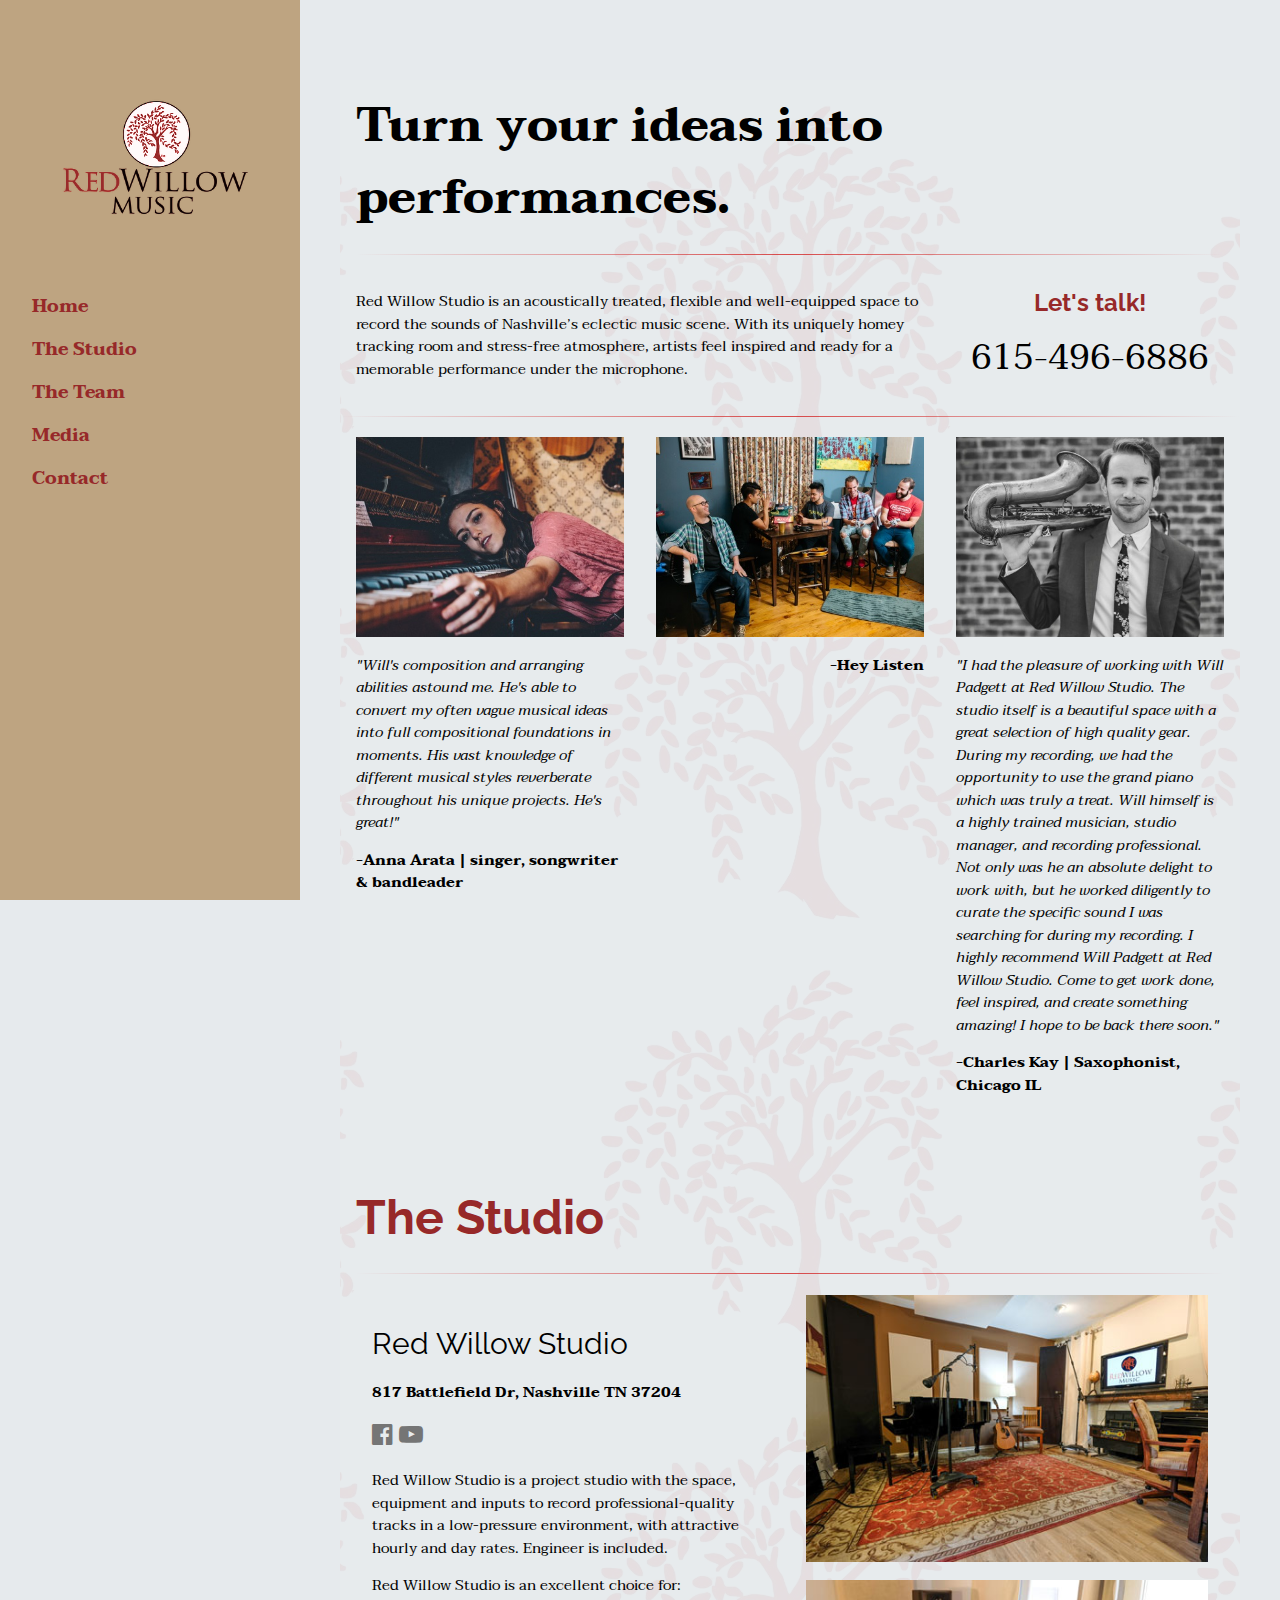
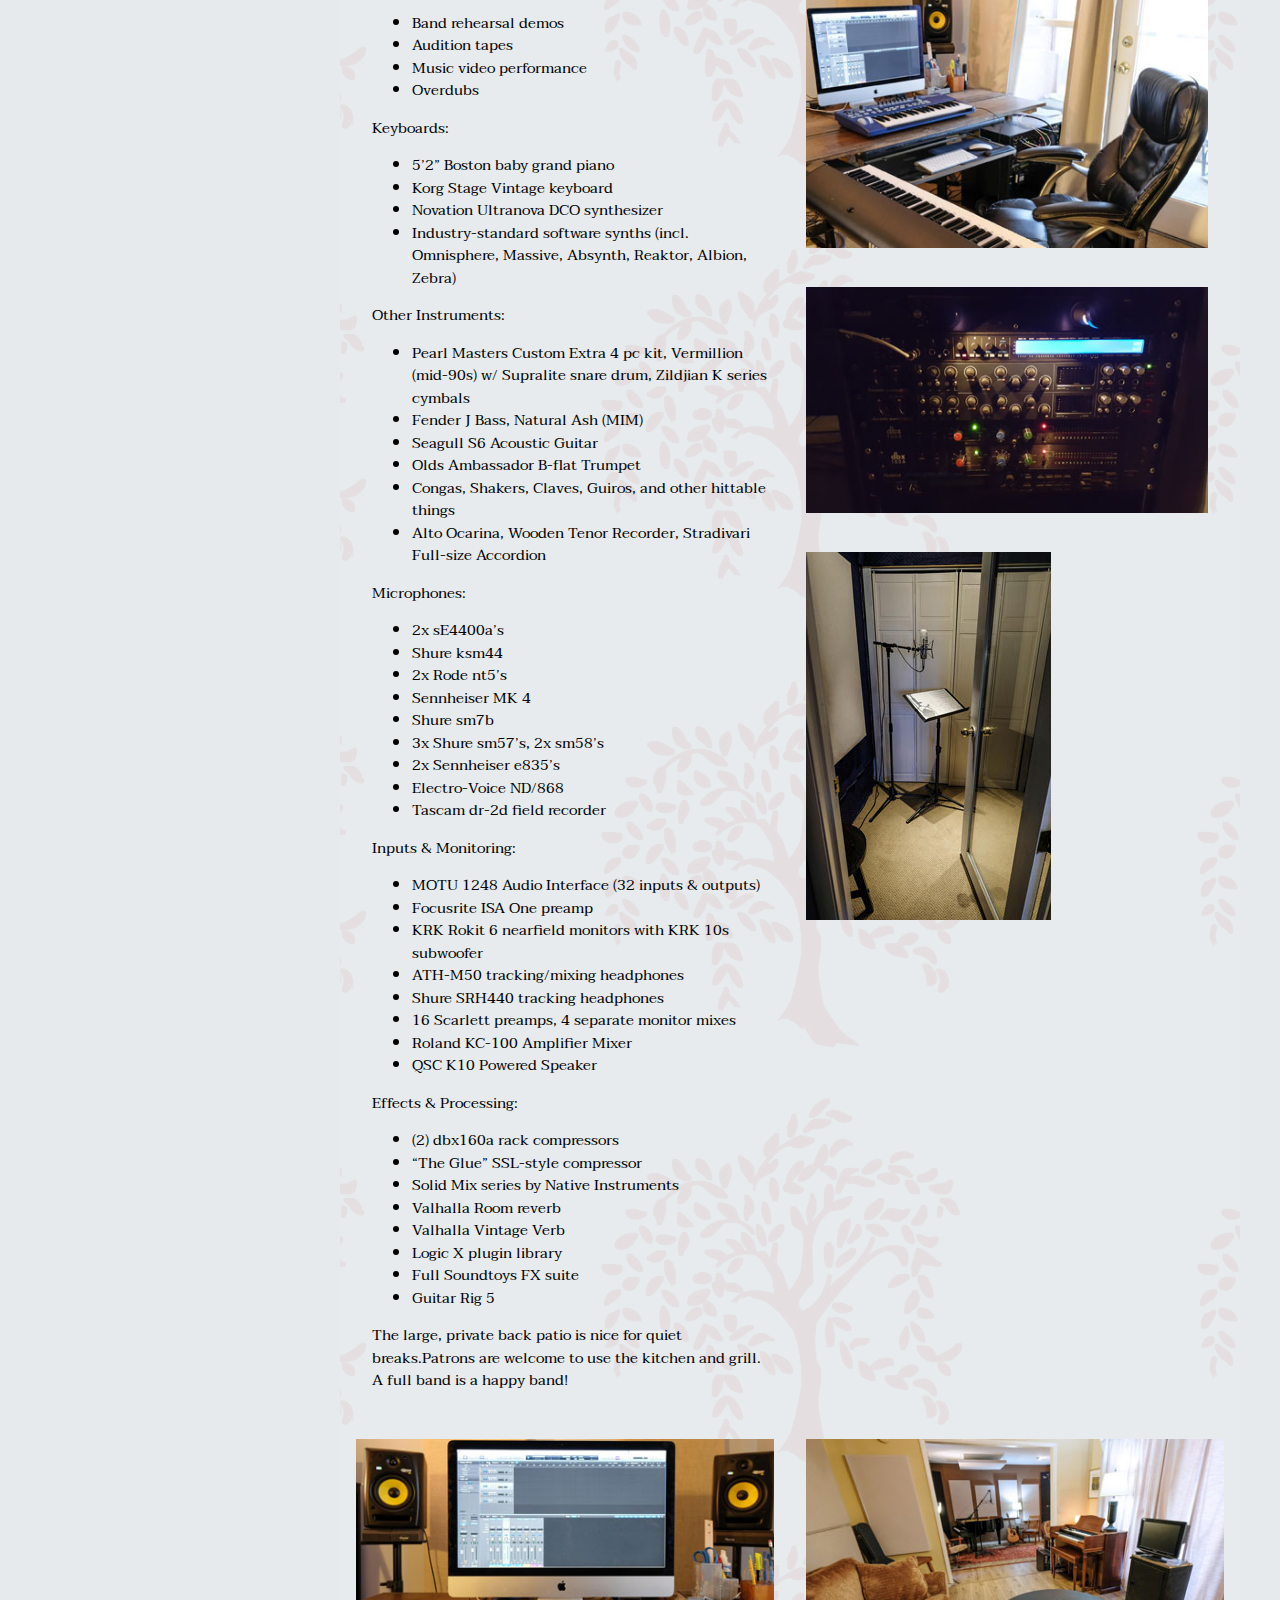
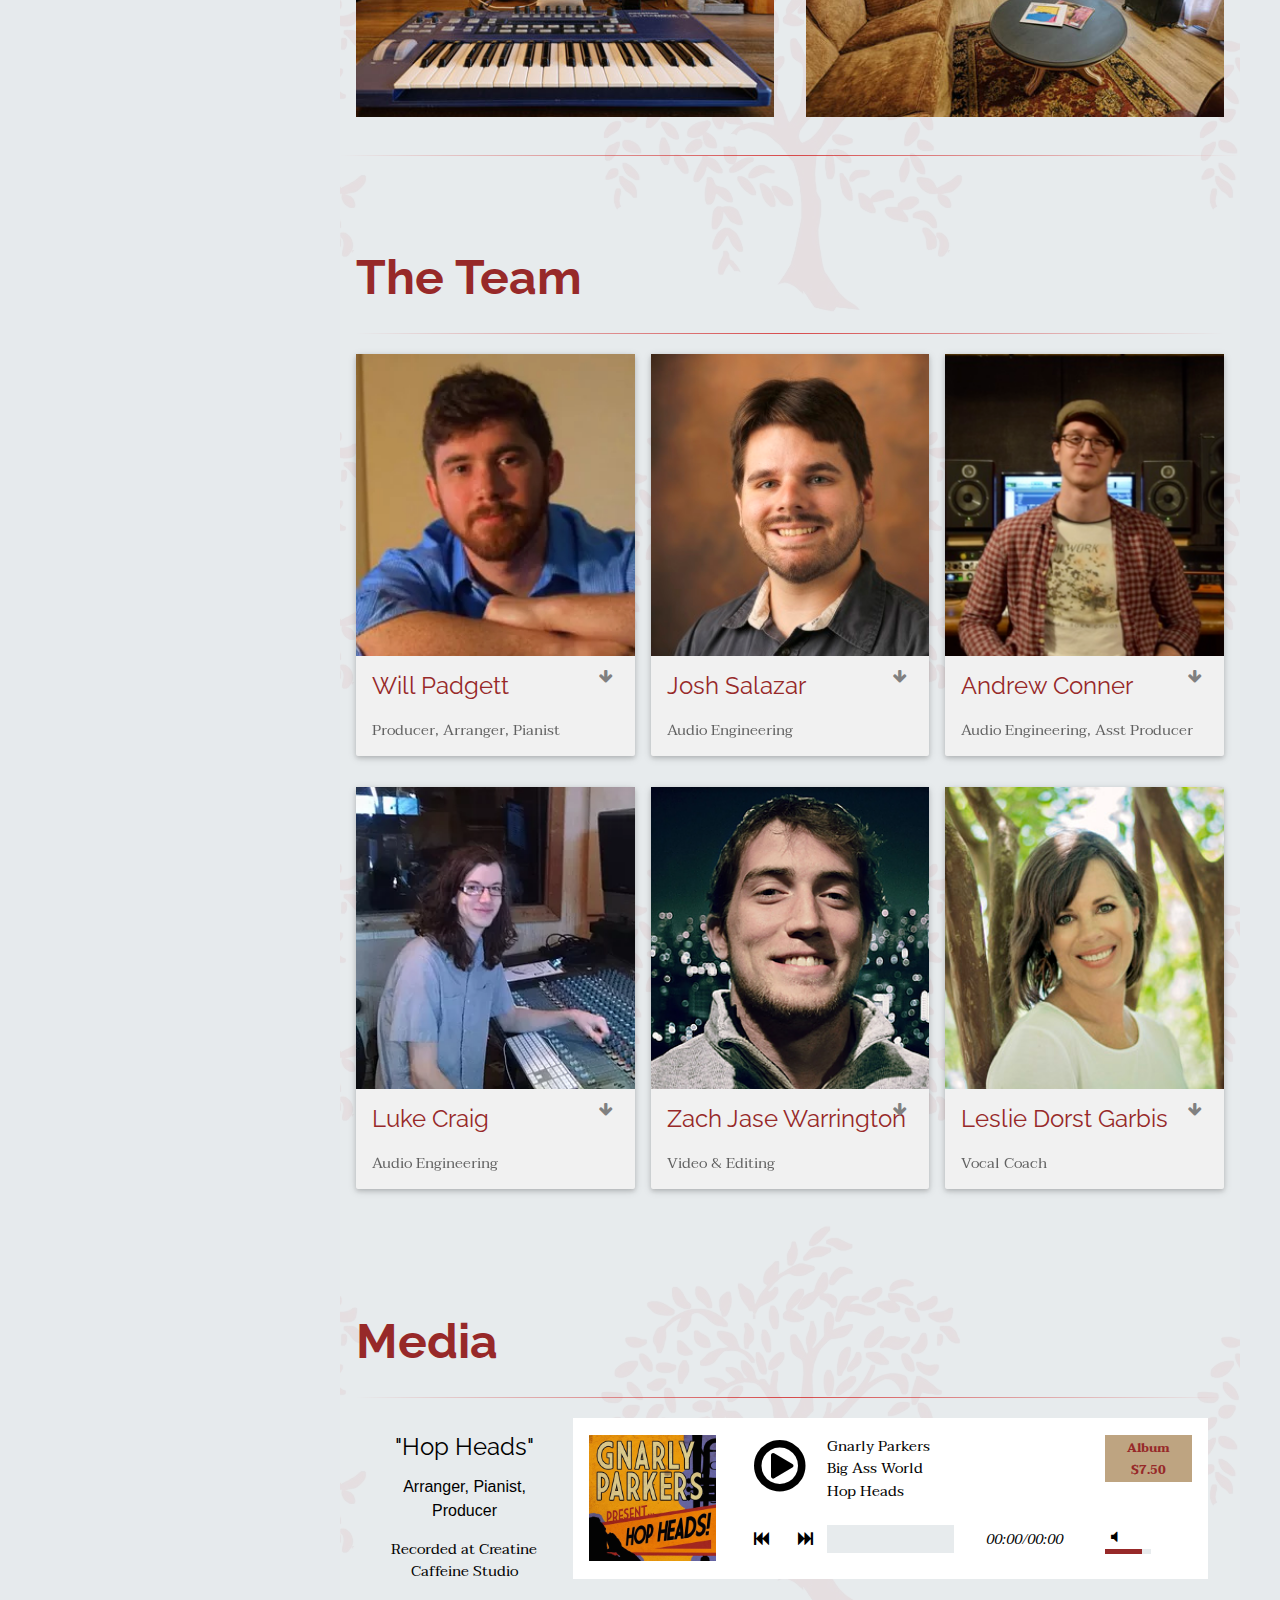
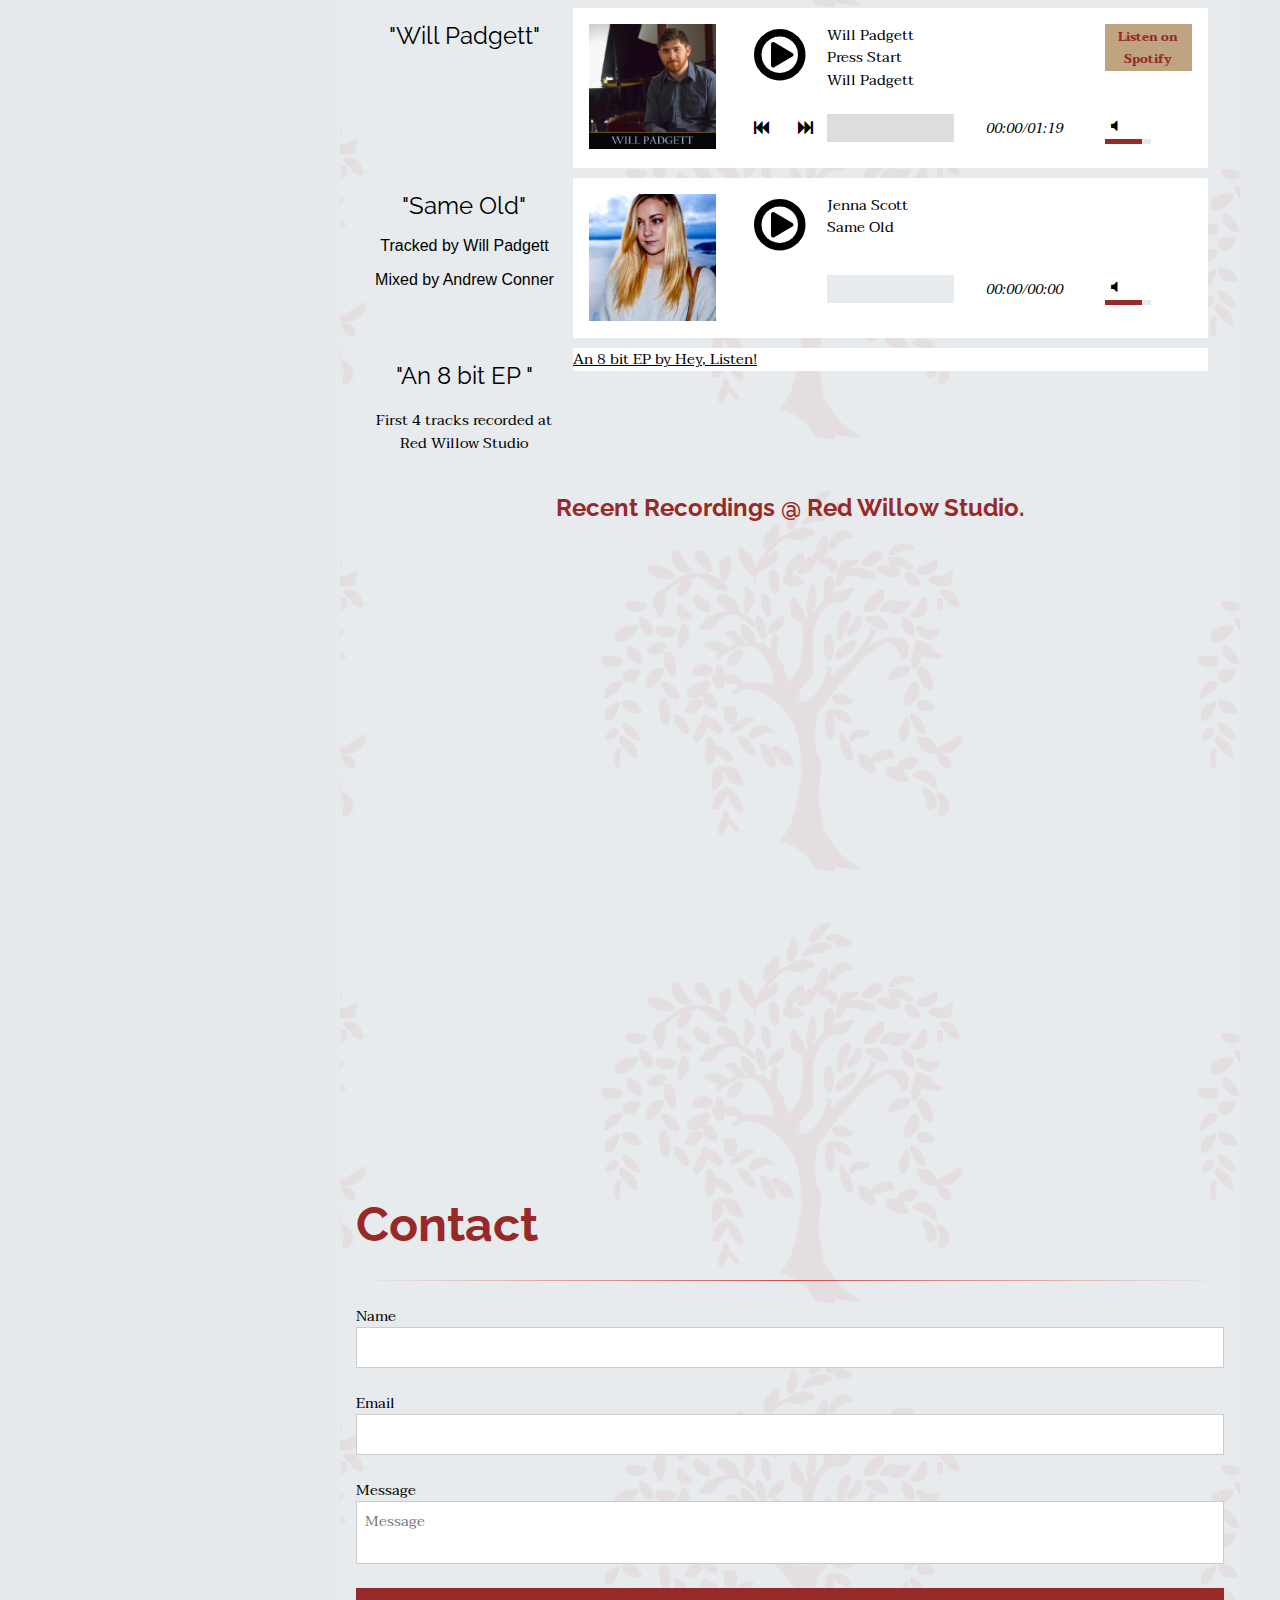
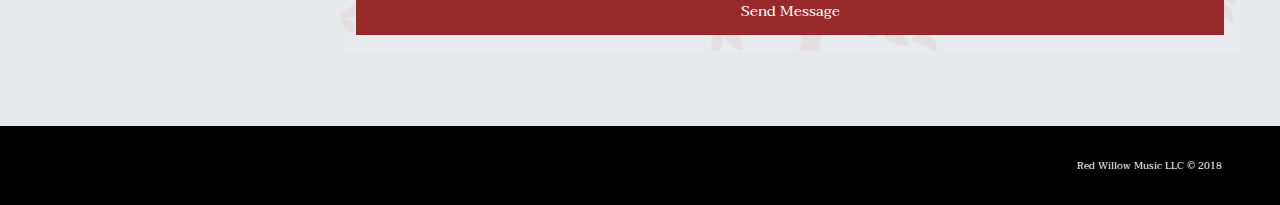
==== commit 20198c7e: "fixed the jenna buttons" ====
--- a/studio/index.html
+++ b/studio/index.html
@@ -823,11 +823,9 @@
 
                                             <div id="play-details-buy" class="w3-row">
                                                 <div class="w3-col s3 m2 l2 w3-container">
-<!--
                                                     <div class="jp-controls">
                                                         <button class="jp-play" role="button" tabindex="0"><i class="fa fa-play-circle-o fa-4x" aria-hidden="true"></i></button>
                                                     </div>
--->
                                                 </div>
                                                 <div class="w3-col s9 m7 l7  w3-container">
                                                     <div class="jp-details" style="display:block">
@@ -856,6 +854,7 @@
                                             </div>
                                             <div id="skip-progress-volume" class="w3-row w3-padding-bottom">
                                                 <div class="w3-col m2 l2  w3-container">
+<!--
                                                     <div class="jp-controls">
                                                         <div class="w3-row w3-justify">
                                                             <div class="w3-col s11 m11 l11">
@@ -866,6 +865,7 @@
                                                             </div>
                                                         </div>
                                                     </div>
+-->
                                                 </div>
 
                                                 <div class="w3-col m4 l4  w3-container">
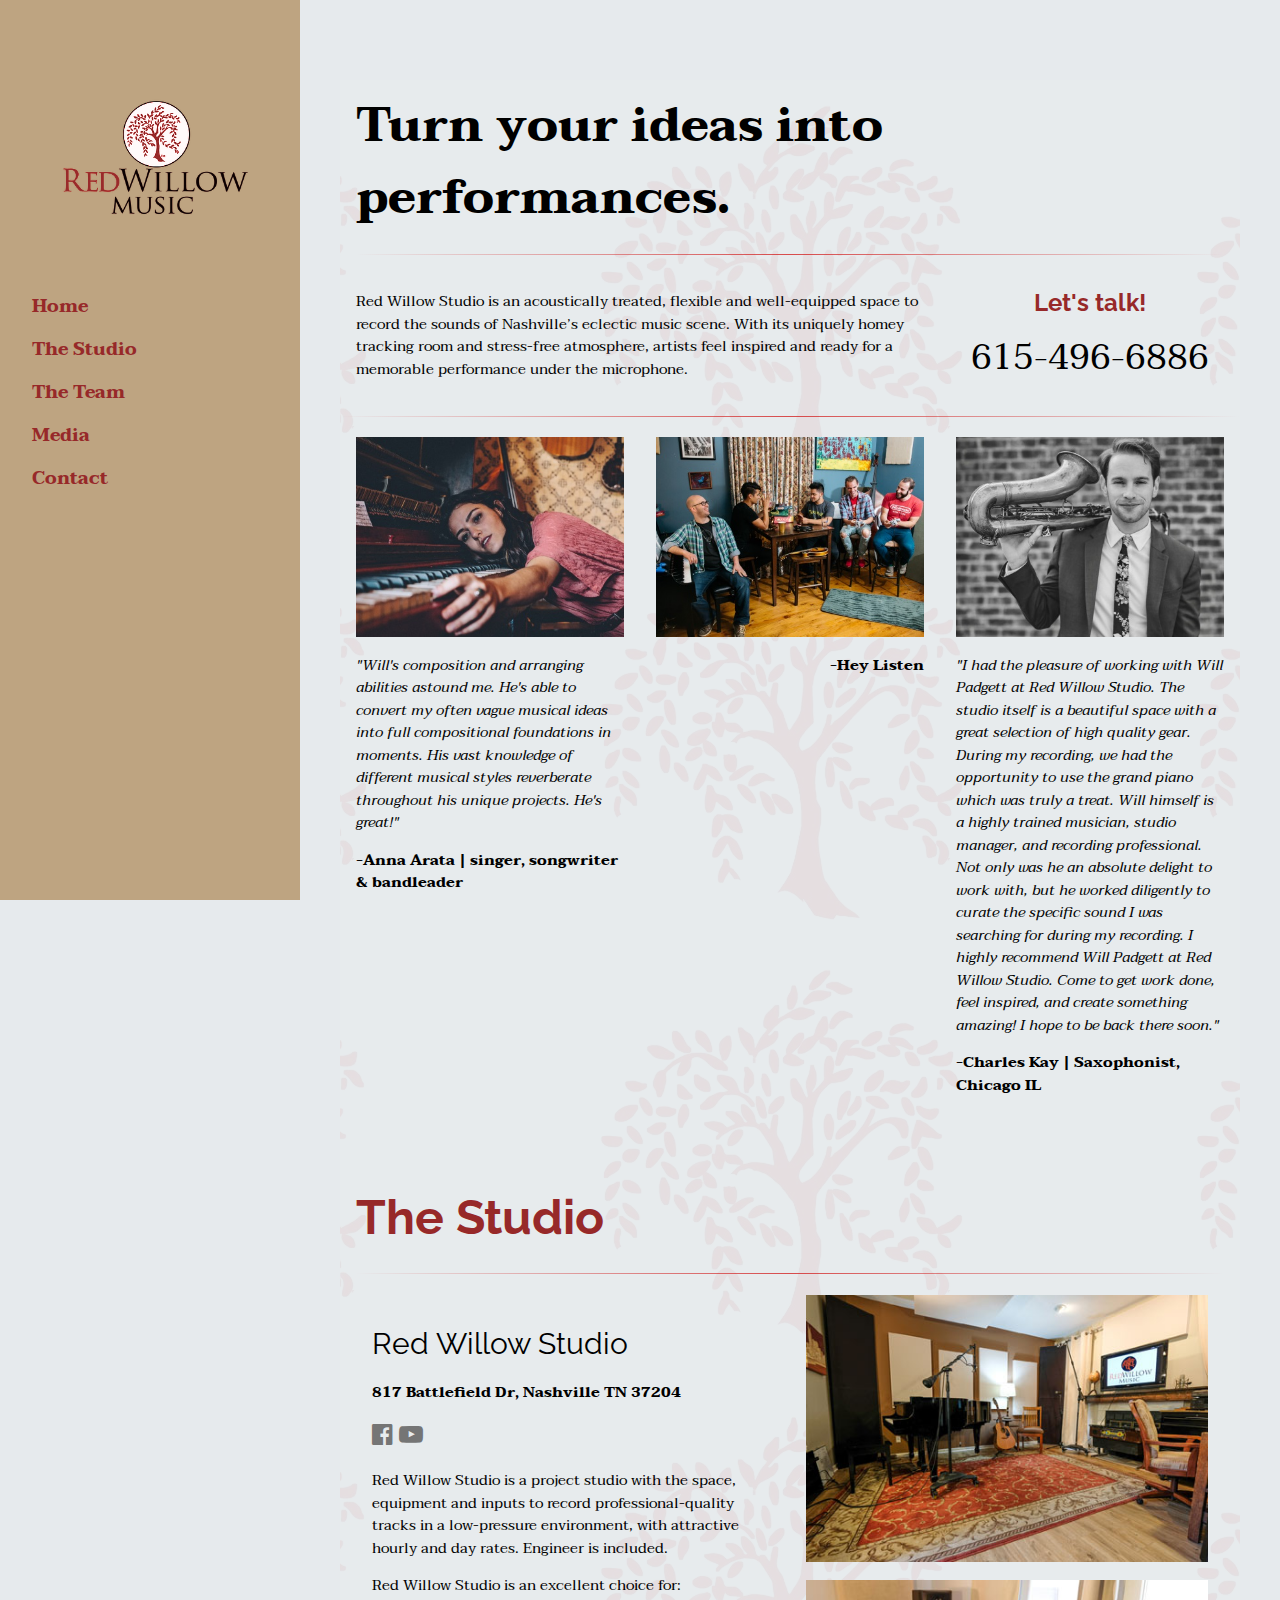
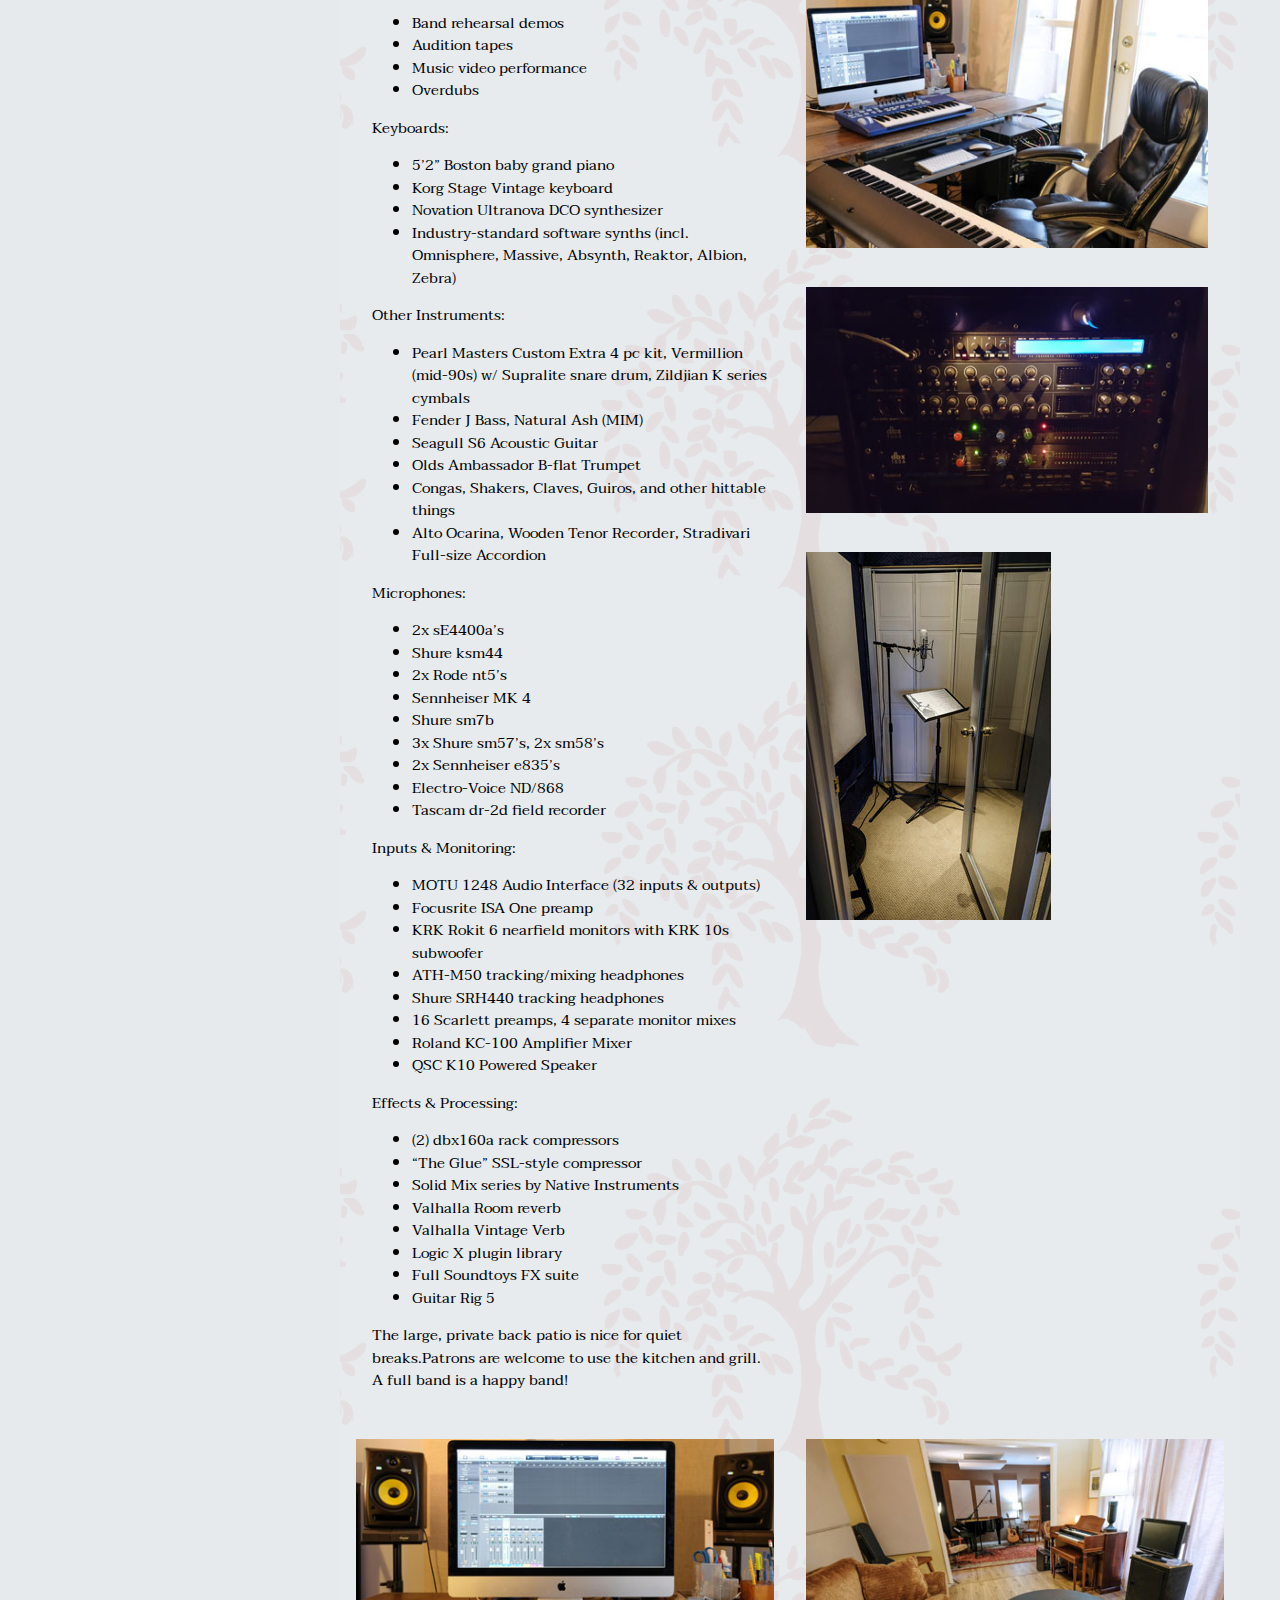
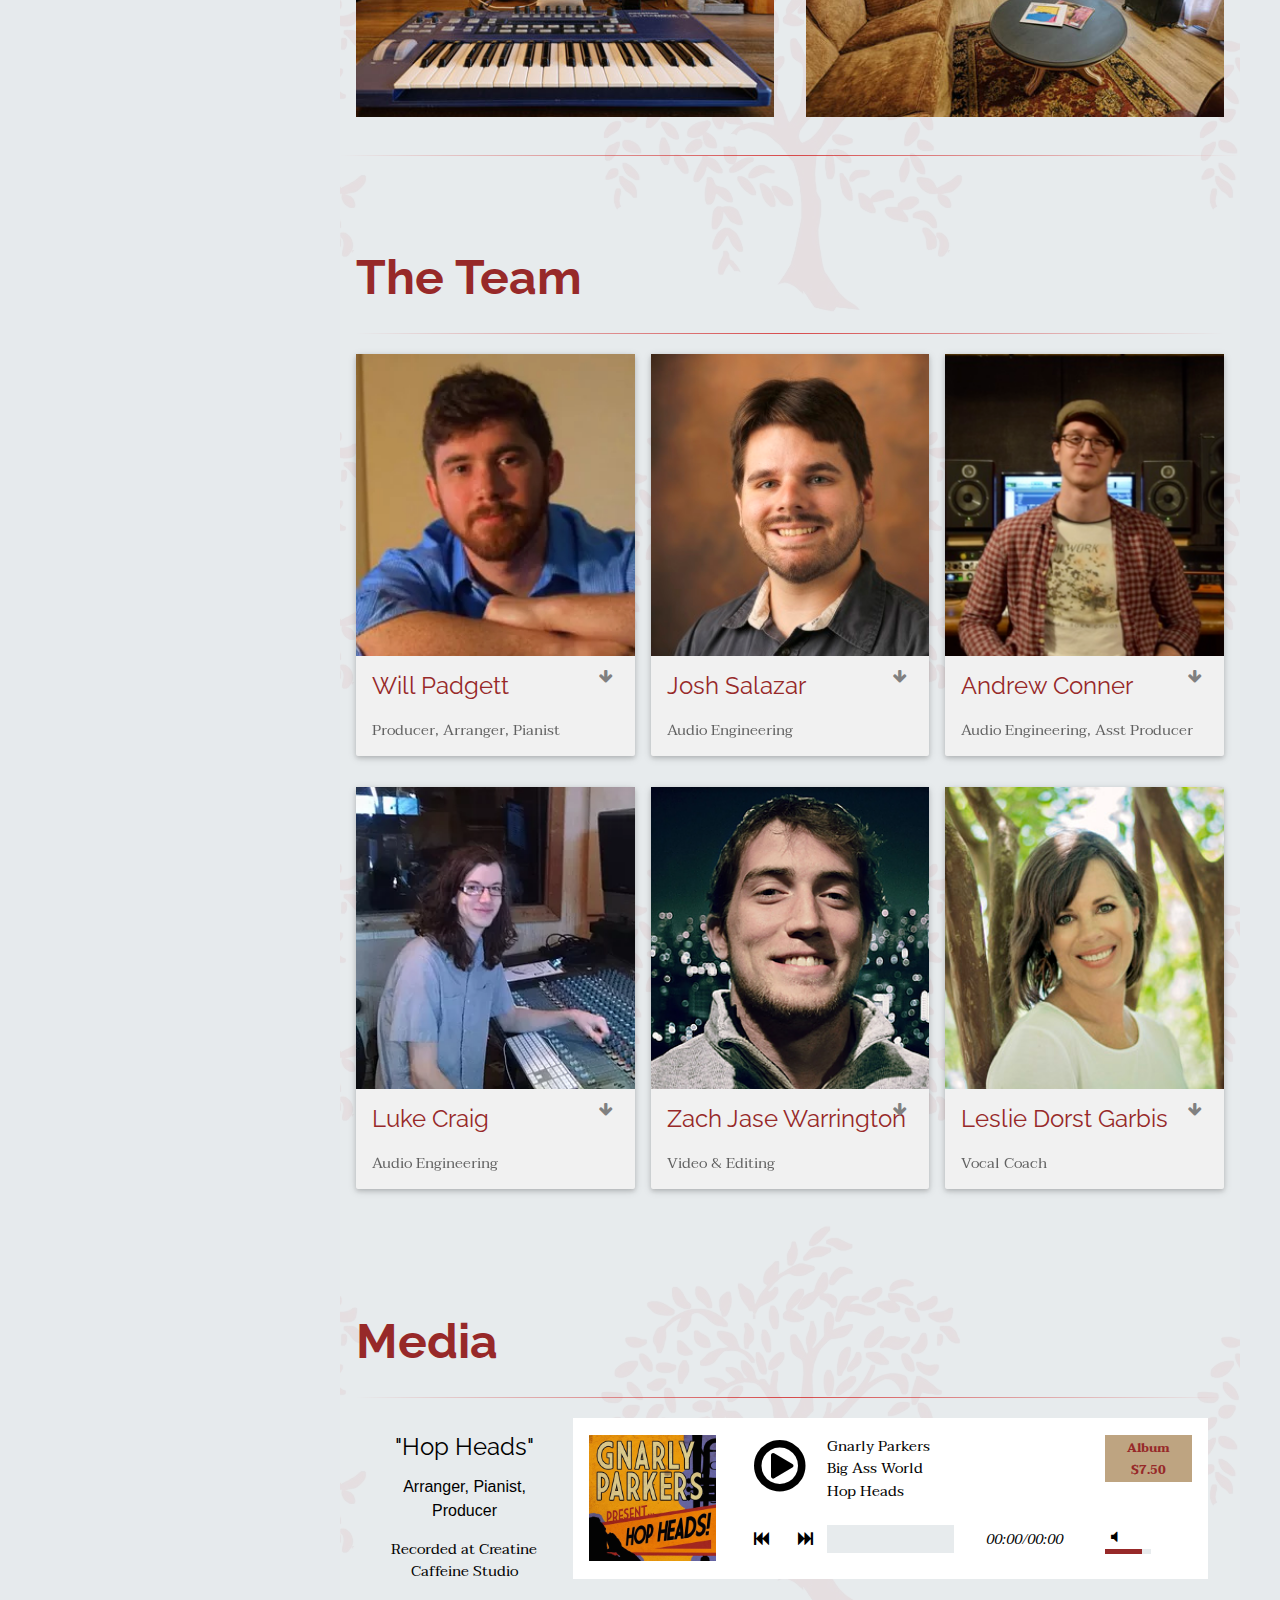
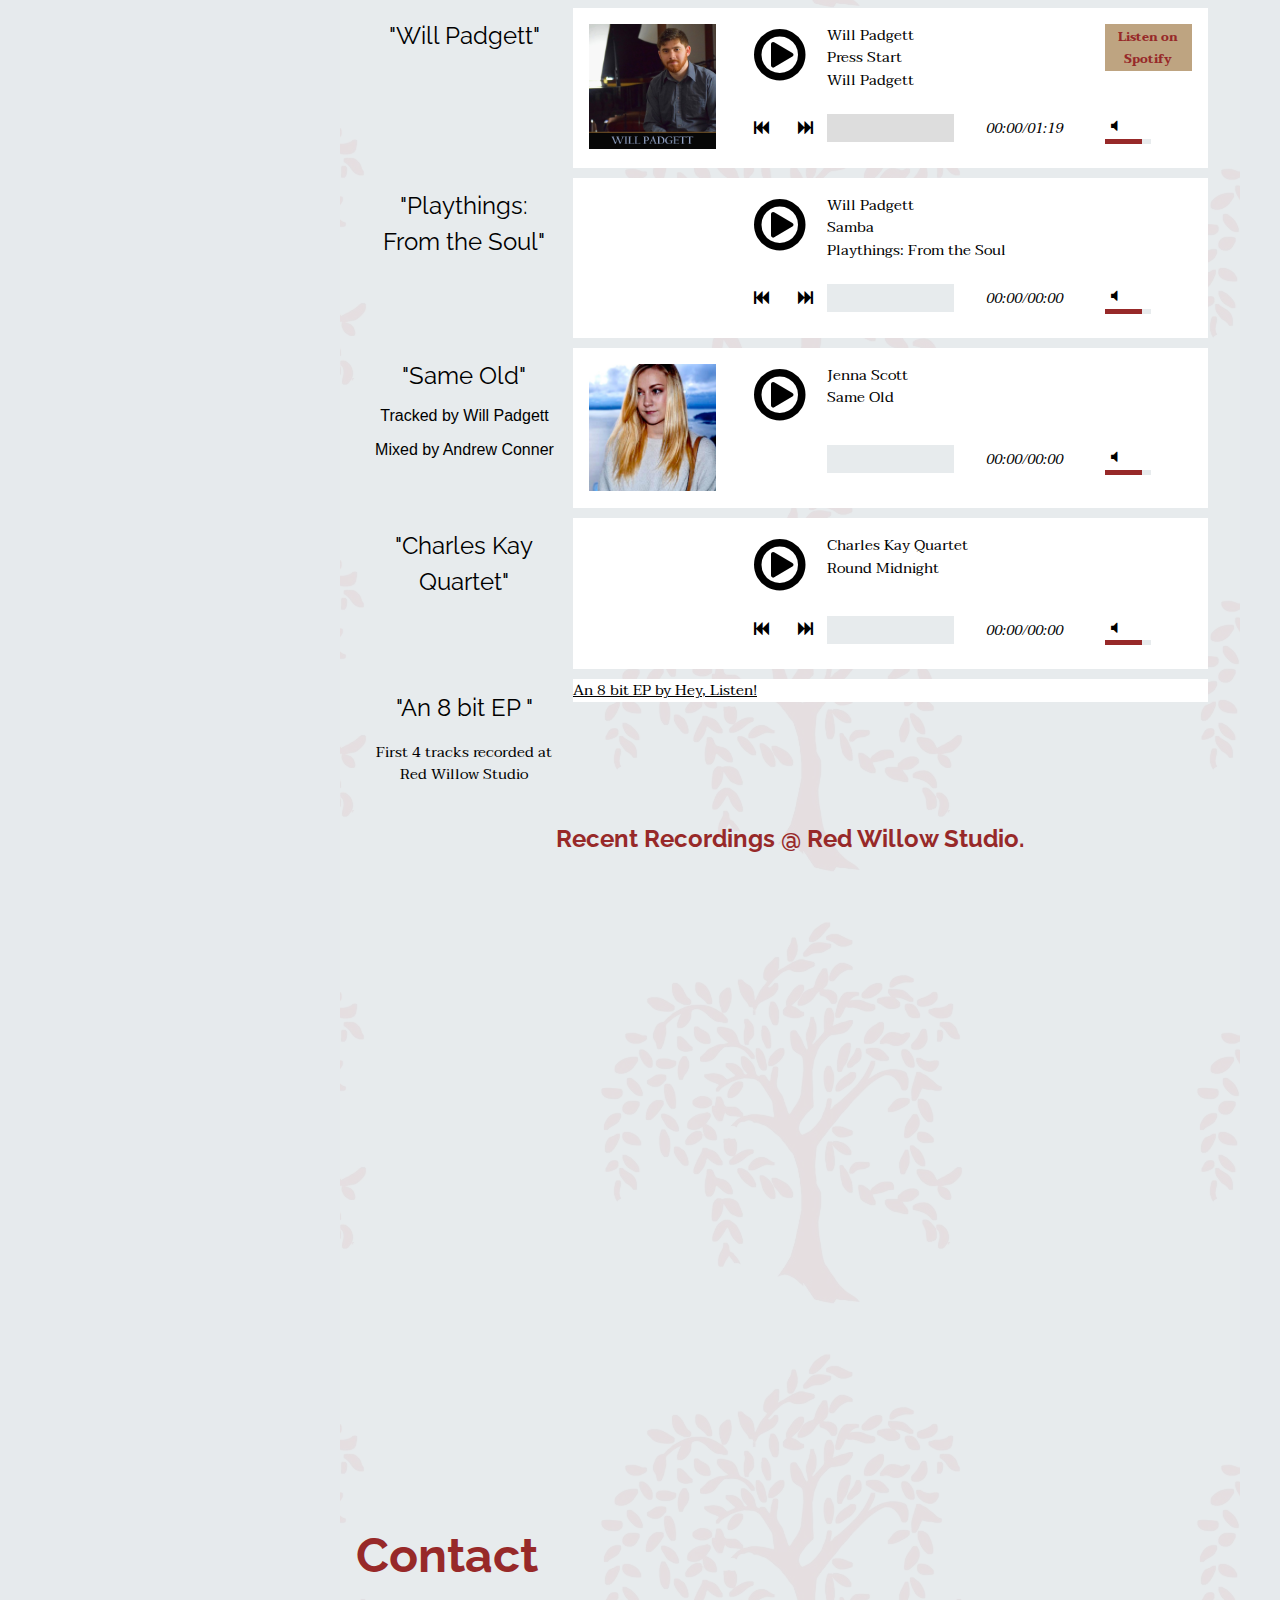
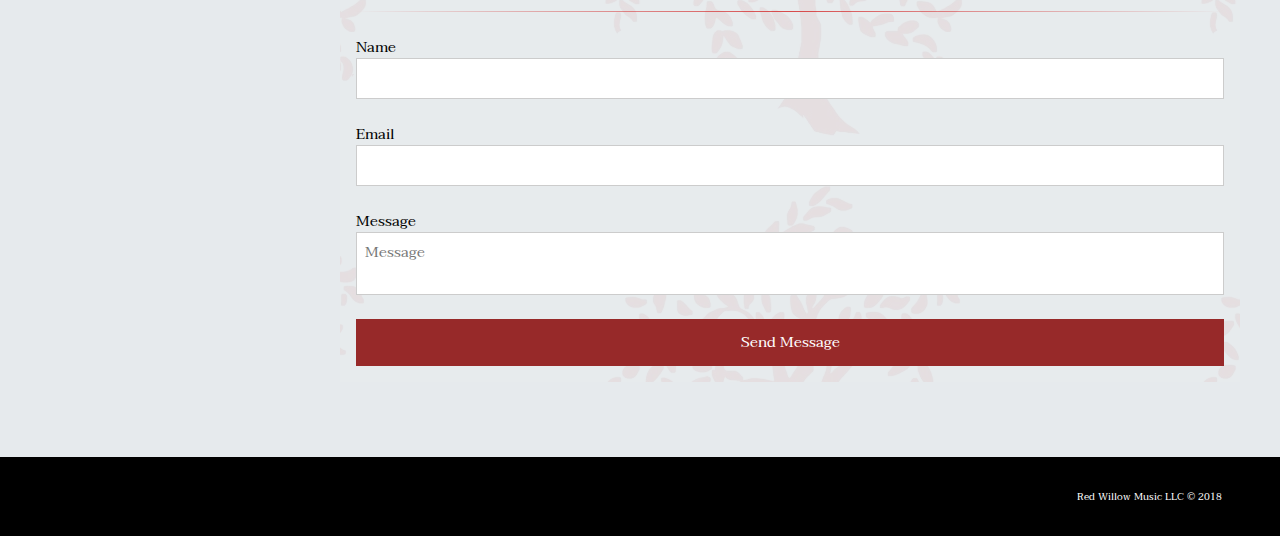
==== commit 88d434f1: "added new music" ====
--- a/studio/index.html
+++ b/studio/index.html
@@ -93,7 +93,7 @@
         });
     </script>
     
-<script type="text/javascript">
+    <script type="text/javascript">
         $(document).ready(function () {
             new jPlayerPlaylist({
                 jPlayer: "#jquery_jplayer_2",
@@ -131,6 +131,7 @@
 
         });
     </script>
+    
     <script type="text/javascript">
         $(document).ready(function () {
             new jPlayerPlaylist({
@@ -218,6 +219,105 @@
                 loop: true,
                 swfPath: "js",
                 supplied: "ogv, mp3, m4a",
+                wmode: "window",
+                useStateClassSkin: true,
+                autoBlur: false,
+                smoothPlayBar: true,
+                keyEnabled: false,
+                size: {
+                    width: "auto",
+                    height: "auto"
+
+                },
+            });
+
+            $('.jp-playlist').hide();
+            $('.jp-toggles').hide();
+            $('.jp-details').show();
+
+        });
+    </script>
+    
+    <script type="text/javascript">
+        $(document).ready(function () {
+            new jPlayerPlaylist({
+                jPlayer: "#jquery_jplayer_4",
+                cssSelectorAncestor: "#jp_container_4"
+            }, [
+
+                {
+                    title: "Round Midnight",
+                    mp3: "music/charleskay/RoundMidnight.mp3",
+                    artist: "Charles Kay Quartet, composed by Thelonious Monk",
+                    poster: ""
+		},
+                {
+                    title: "Eternal Triangle",
+                    mp3: "music/charleskay/RoundMidnight.mp3",
+                    artist: "Charles Kay Quartet, composed by Dizzy Gillespie",
+                    poster: ""
+
+		}           
+	], {
+                playlistOptions: {
+                    loopOnPrevious: true
+                },
+                loop: true,
+                swfPath: "js",
+                supplied: "mp3",
+                wmode: "window",
+                useStateClassSkin: true,
+                autoBlur: false,
+                smoothPlayBar: true,
+                keyEnabled: false,
+                size: {
+                    width: "auto",
+                    height: "auto"
+
+                },
+            });
+
+            $('.jp-playlist').hide();
+            $('.jp-toggles').hide();
+            $('.jp-details').show();
+
+        });
+    </script>
+    
+    <script type="text/javascript">
+        $(document).ready(function () {
+            new jPlayerPlaylist({
+                jPlayer: "#jquery_jplayer_5",
+                cssSelectorAncestor: "#jp_container_5"
+            }, [
+
+                {
+                    title: "Samba",
+                    mp3: "music/playthings/Samba.mp3",
+                    artist: "Will Padgett",
+                    poster: ""
+		},
+                {
+                    title: "Gymnopedic",
+                    mp3: "music/playthings/Gymnopedic.mp3",
+                    artist: "Will Padgett",
+                    poster: ""
+
+		},   
+                {
+                    title: "Slot Machine",
+                    mp3: "music/playthings/SlotMachine.mp3",
+                    artist: "Will Padgett",
+                    poster: ""
+
+		}
+	], {
+                playlistOptions: {
+                    loopOnPrevious: true
+                },
+                loop: true,
+                swfPath: "js",
+                supplied: "mp3",
                 wmode: "window",
                 useStateClassSkin: true,
                 autoBlur: false,
@@ -803,6 +903,121 @@
                     </div>
                 </div>
             </div>
+            
+            <!-- Playthings: From the Soul -->
+            <div class="w3-row">
+                <div class="text-and-player w3-row">
+                    <div class="w3-col m3 l3 w3-center w3-container">
+                        <h3>"Playthings: From the Soul"</h3>
+<!--
+                        <h6>Arranger, Pianist, Producer</h6>
+                        <p>Recorded at Creatine Caffeine Studio</p>
+-->
+                    </div>
+                    <div id="player5" class="w3-col m9 l9 w3-white " style="padding-right:16px;background-clip: content-box;">
+                        <div class="w3-row">
+                            <div id="artwork" class="w3-col m3 l3 w3-panel w3-container">
+                                <div id="jquery_jplayer_5" class="jp-jplayer "></div>
+                            </div>
+                            <div class="w3-col m9 l9 w3-section">
+                                <div id="jp_container_5" class="jp-audio" role="application" aria-label="media player">
+                                    <div class="jp-type-playlist">
+                                        <div class="jp-gui jp-interface">
+
+                                            <div id="play-details-buy" class="w3-row">
+                                                <div class="w3-col s3 m2 l2 w3-container">
+                                                    <div class="jp-controls">
+                                                        <button class="jp-play" role="button" tabindex="0"><i class="fa fa-play-circle-o fa-4x" aria-hidden="true"></i></button>
+                                                    </div>
+                                                </div>
+                                                <div class="w3-col s9 m7 l7  w3-container">
+                                                    <div class="jp-details" style="display:block">
+                                                        <div class="jp-artist w3-col" aria-label="artist">Will Padgett</div>
+                                                        <div class="jp-title w3-col" aria-label="title">&nbsp;</div>
+                                                        <div class="jp-album w3-col" aria-label="album">Playthings: From the Soul</div>
+
+                                                    </div>
+                                                </div>
+<!--
+                                                <div class="w3-col s1 m3 l3 w3-container w3-hide-small">
+                                                    <div>
+                                                        <button class="barkbrown" style="border-style:none">
+                                                            <a class=" w3-small  w3-section" style="text-decoration:none" href="https://open.spotify.com/artist/5Qr6k7FdCPi5kjyubrbCdT" target="_blank"><b>Listen on Spotify</b></a></button>
+                                                    </div>
+                                                    <div style="display:none">Track $0.99</div>
+                                                </div>
+-->
+                                            </div>
+
+                                            <div id="space" class="w3-hide-small">
+                                                <br>
+
+                                            </div>
+                                            <div id="skip-progress-volume" class="w3-row w3-padding-bottom">
+                                                <div class="w3-col m2 l2  w3-container">
+                                                    <div class="jp-controls">
+                                                        <div class="w3-row w3-justify">
+                                                            <div class="w3-col s11 m11 l11">
+                                                                <button class="jp-previous" role="button" tabindex="0"><i class="fa fa-fast-backward" aria-hidden="true"></i></button>
+                                                            </div>
+                                                            <div class="w3-col s1 m1 l1">
+                                                                <button class="jp-next" role="button" tabindex="0"><i class="fa fa-fast-forward" aria-hidden="true"></i></button>
+                                                            </div>
+                                                        </div>
+                                                    </div>
+                                                </div>
+
+                                                <div class="w3-col m4 l4  w3-container">
+                                                    <div class="jp-progress">
+                                                        <div class="jp-seek-bar">
+                                                            <div class="jp-play-bar"></div>
+                                                        </div>
+                                                    </div>
+                                                </div>
+                                                <div class="w3-col m3 l3   w3-container">
+                                                    <div class="jp-time-holder" style="margin-top:3px">
+                                                        <div class="jp-current-time" role="timer" aria-label="time">&nbsp;</div>
+                                                        <div class="jp-time-division">/</div>
+                                                        <div class="jp-duration" role="timer" aria-label="duration">&nbsp;</div>
+                                                    </div>
+                                                    <div class="jp-toggles">
+                                                        <button class="jp-repeat" role="button" tabindex="0">repeat</button>
+                                                        <button class="jp-shuffle" role="button" tabindex="0">shuffle</button>
+                                                    </div>
+                                                </div>
+                                                <div class="w3-col m3 l3 w3-container">
+                                                    <div class="w3-row">
+                                                        <div class="w3-col m1 l1">
+                                                            <div class=" jp-volume-controls ">
+                                                                <button class="jp-mute " role="button " tabindex="0 "><i class="fa fa-volume-off" aria-hidden="true "></i></button>
+                                                            </div>
+                                                            <div class="w3-col m6 l6">
+                                                                <div class="jp-volume-bar">
+                                                                    <div class="jp-volume-bar-value "></div>
+                                                                </div>
+                                                            </div>
+                                                        </div>
+                                                    </div>
+                                                </div>
+
+                                            </div>
+                                        </div>
+                                        <div class="jp-playlist ">
+                                            <ul>
+                                                <li>&nbsp;</li>
+                                            </ul>
+                                        </div>
+                                        <div class="jp-no-solution ">
+                                            <span>Update Required</span> To play the media you will need to either update your browser to a recent version or update your <a href="http://get.adobe.com/flashplayer/ " target="_blank ">Flash plugin</a>.
+                                        </div>
+                                    </div>
+                                </div>
+                            </div>
+                        </div>
+                    </div>
+                </div>
+            </div>
+            
              <!-- Jenna Scott Player -->
             <div class="w3-row">
                 <div class="text-and-player w3-row">
@@ -866,6 +1081,118 @@
                                                         </div>
                                                     </div>
 -->
+                                                </div>
+
+                                                <div class="w3-col m4 l4  w3-container">
+                                                    <div class="jp-progress">
+                                                        <div class="jp-seek-bar">
+                                                            <div class="jp-play-bar"></div>
+                                                        </div>
+                                                    </div>
+                                                </div>
+                                                <div class="w3-col m3 l3   w3-container">
+                                                    <div class="jp-time-holder" style="margin-top:3px">
+                                                        <div class="jp-current-time" role="timer" aria-label="time">&nbsp;</div>
+                                                        <div class="jp-time-division">/</div>
+                                                        <div class="jp-duration" role="timer" aria-label="duration">&nbsp;</div>
+                                                    </div>
+                                                    <div class="jp-toggles">
+                                                        <button class="jp-repeat" role="button" tabindex="0">repeat</button>
+                                                        <button class="jp-shuffle" role="button" tabindex="0">shuffle</button>
+                                                    </div>
+                                                </div>
+                                                <div class="w3-col m3 l3 w3-container">
+                                                    <div class="w3-row">
+                                                        <div class="w3-col m1 l1">
+                                                            <div class=" jp-volume-controls ">
+                                                                <button class="jp-mute " role="button " tabindex="0 "><i class="fa fa-volume-off" aria-hidden="true "></i></button>
+                                                            </div>
+                                                            <div class="w3-col m6 l6">
+                                                                <div class="jp-volume-bar">
+                                                                    <div class="jp-volume-bar-value "></div>
+                                                                </div>
+                                                            </div>
+                                                        </div>
+                                                    </div>
+                                                </div>
+
+                                            </div>
+                                        </div>
+                                        <div class="jp-playlist ">
+                                            <ul>
+                                                <li>&nbsp;</li>
+                                            </ul>
+                                        </div>
+                                        <div class="jp-no-solution ">
+                                            <span>Update Required</span> To play the media you will need to either update your browser to a recent version or update your <a href="http://get.adobe.com/flashplayer/ " target="_blank ">Flash plugin</a>.
+                                        </div>
+                                    </div>
+                                </div>
+                            </div>
+                        </div>
+                    </div>
+                </div>
+            </div>
+            
+            <!-- Charles Kay Quartet Player -->
+            <div class="w3-row">
+                <div class="text-and-player w3-row">
+                    <div class="w3-col m3 l3 w3-center w3-container">
+                        <h3>"Charles Kay Quartet"</h3>
+                    </div>
+                    <div id="player4" class="w3-col m9 l9 w3-white " style="padding-right:16px;background-clip: content-box;">
+                        <div class="w3-row">
+                            <div id="artwork" class="w3-col m3 l3 w3-panel w3-container">
+                                <div id="jquery_jplayer_4" class="jp-jplayer "></div>
+                            </div>
+                            <div class="w3-col m9 l9 w3-section">
+                                <div id="jp_container_4" class="jp-audio" role="application" aria-label="media player">
+                                    <div class="jp-type-playlist">
+                                        <div class="jp-gui jp-interface">
+
+                                            <div id="play-details-buy" class="w3-row">
+                                                <div class="w3-col s3 m2 l2 w3-container">
+                                                    <div class="jp-controls">
+                                                        <button class="jp-play" role="button" tabindex="0"><i class="fa fa-play-circle-o fa-4x" aria-hidden="true"></i></button>
+                                                    </div>
+                                                </div>
+                                                <div class="w3-col s9 m7 l7  w3-container">
+                                                    <div class="jp-details" style="display:block">
+                                                        <div class="jp-artist w3-col" aria-label="artist">Charles Kay Quartet</div>
+                                                        <div class="jp-title w3-col" aria-label="title">&nbsp;</div>
+<!--                                                        <div class="jp-album w3-col" aria-label="album">Hop Heads</div>-->
+
+                                                    </div>
+                                                </div>
+                                                
+<!--
+                                                <div class="w3-col s1 m3 l3 w3-container w3-hide-small">
+                                                    <div>
+                                                        <button class="barkbrown" style="border-style:none">
+                                                            <a class=" w3-small  w3-section" style="text-decoration:none" href="https://www.paypal.com/checkoutnow?token=EC-7012825652897073W" target="_blank"><b>Album $7.50</b></a></button>
+                                                    </div>
+                                                    <div style="display:none">Track $0.99</div>
+                                                </div>
+-->
+                                                
+                                            </div>
+
+                                            <div id="space" class="w3-hide-small">
+                                                <br>
+
+                                            </div>
+                                            <div id="skip-progress-volume" class="w3-row w3-padding-bottom">
+                                                <div class="w3-col m2 l2  w3-container">
+                                                    <div class="jp-controls">
+                                                        <div class="w3-row w3-justify">
+                                                            <div class="w3-col s11 m11 l11">
+                                                                <button class="jp-previous" role="button" tabindex="0"><i class="fa fa-fast-backward" aria-hidden="true"></i></button>
+                                                            </div>
+                                                            <div class="w3-col s1 m1 l1">
+                                                                <button class="jp-next" role="button" tabindex="0"><i class="fa fa-fast-forward" aria-hidden="true"></i></button>
+                                                            </div>
+                                                        </div>
+                                                    </div>
                                                 </div>
 
                                                 <div class="w3-col m4 l4  w3-container">
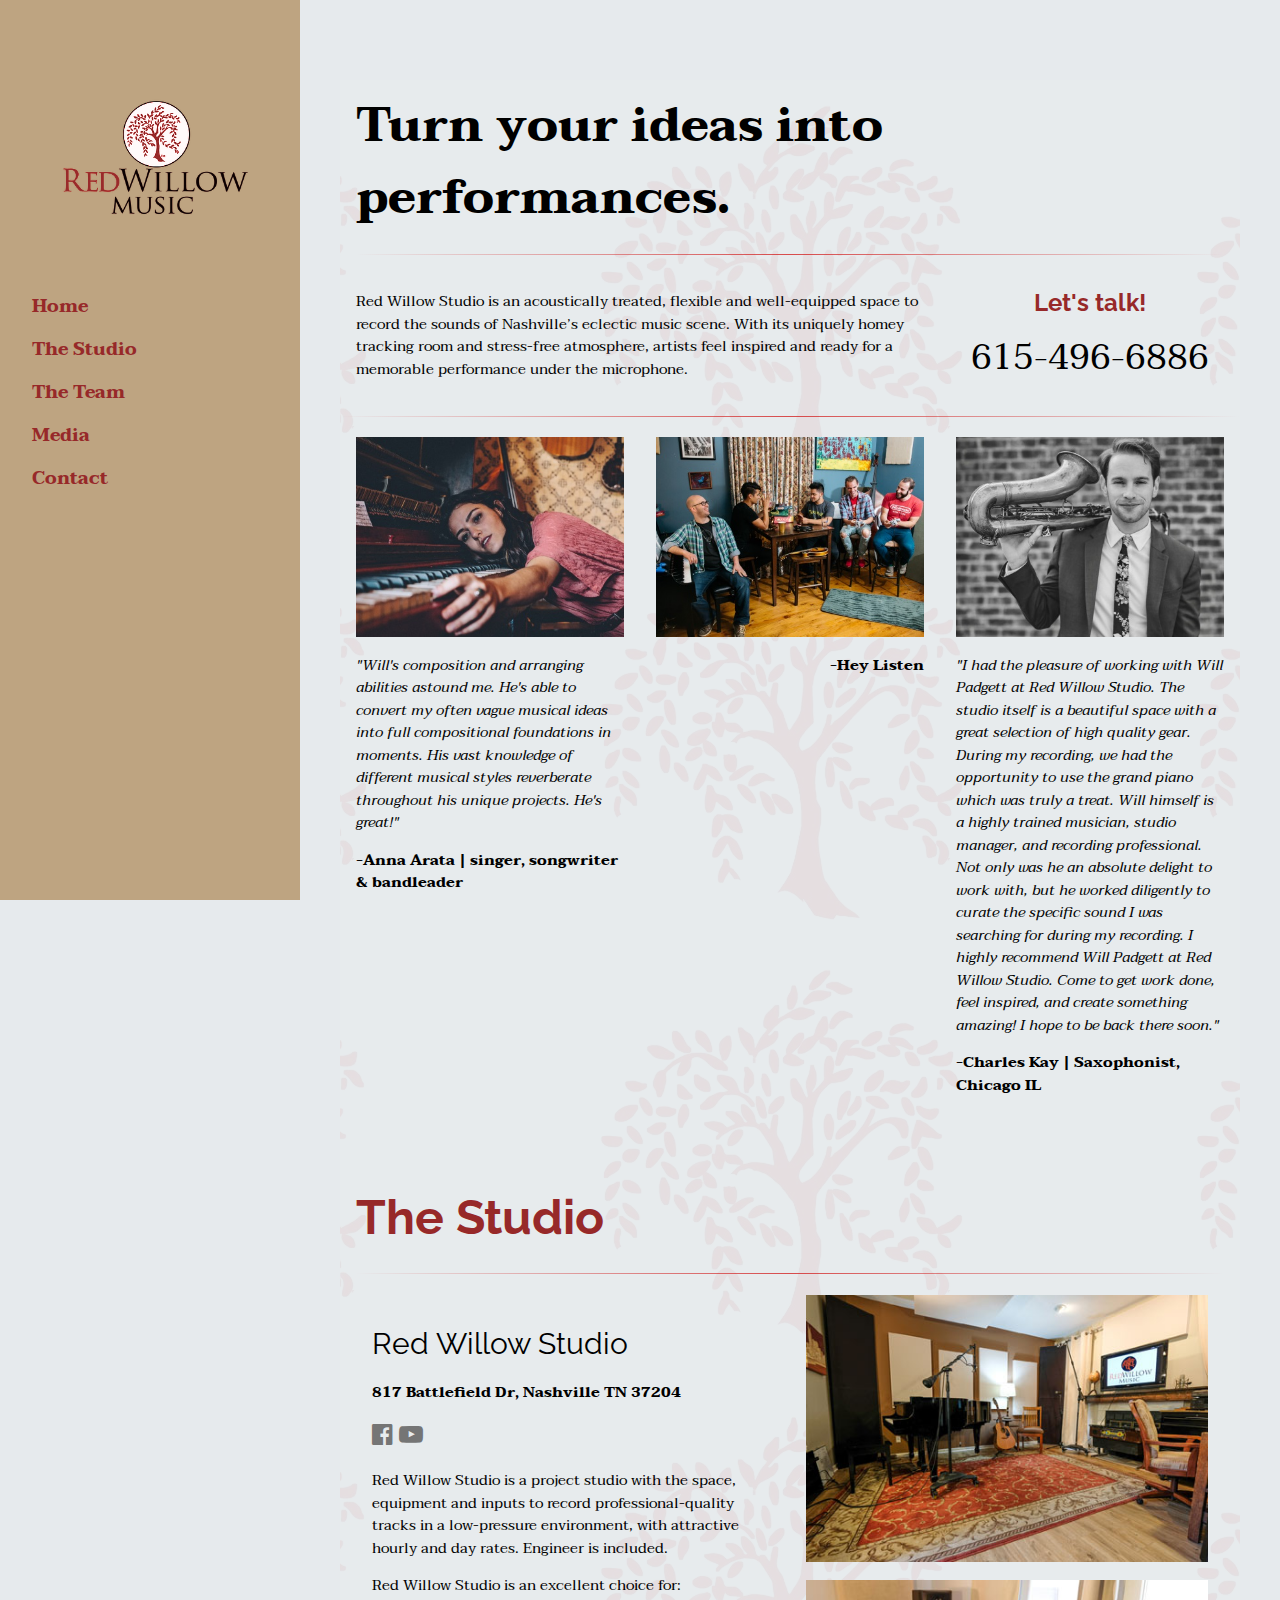
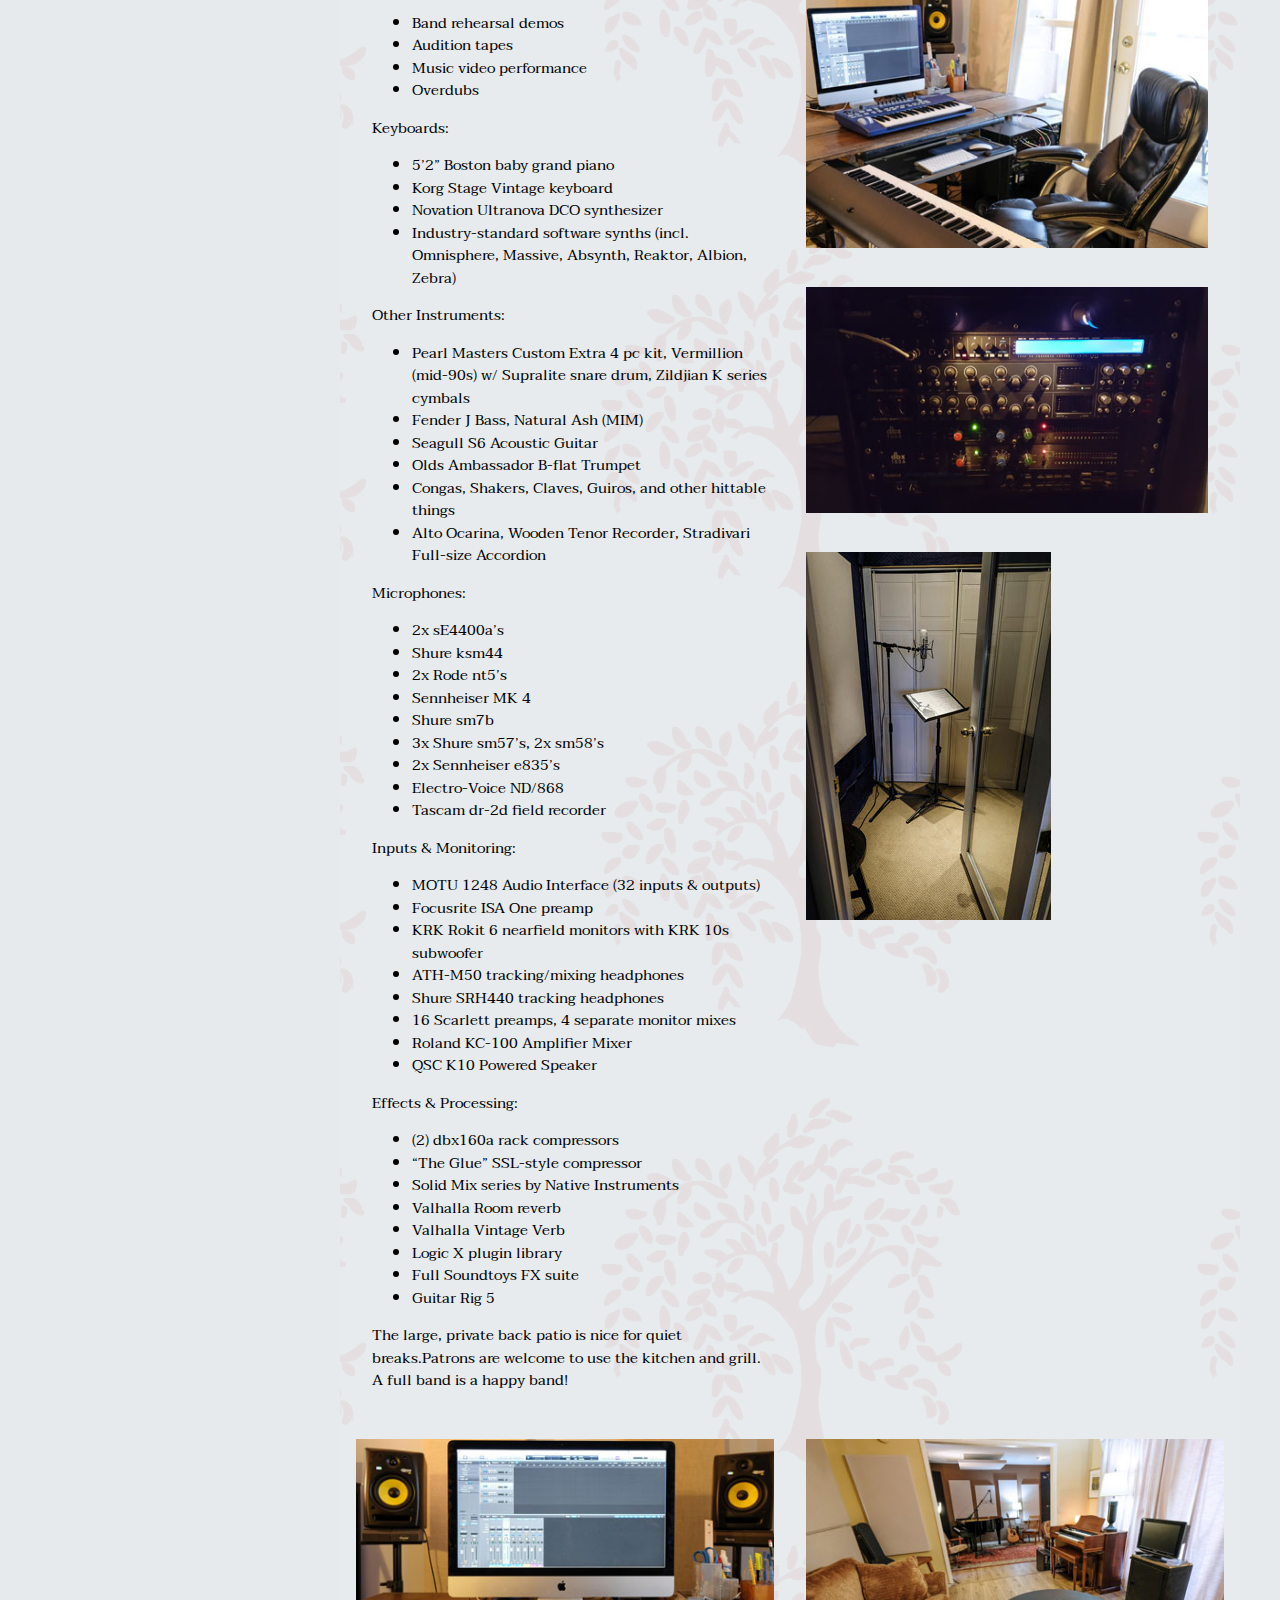
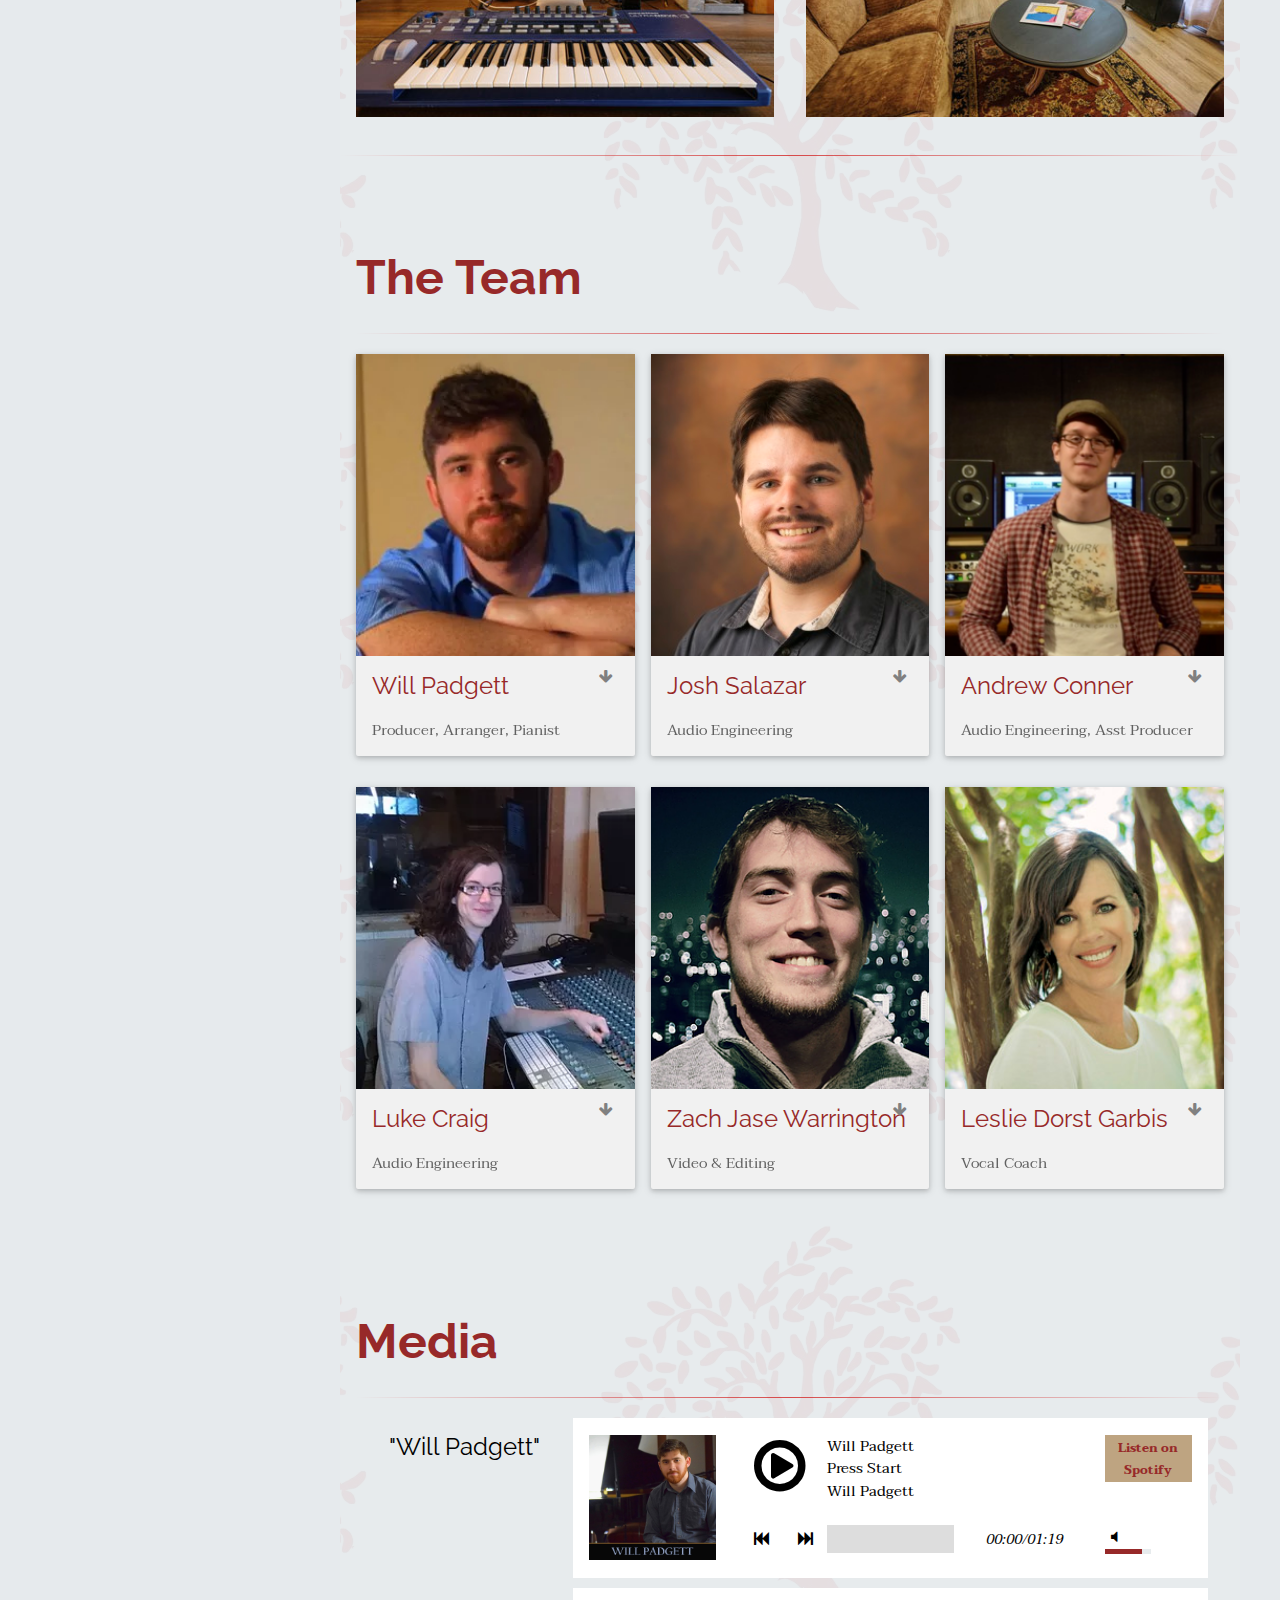
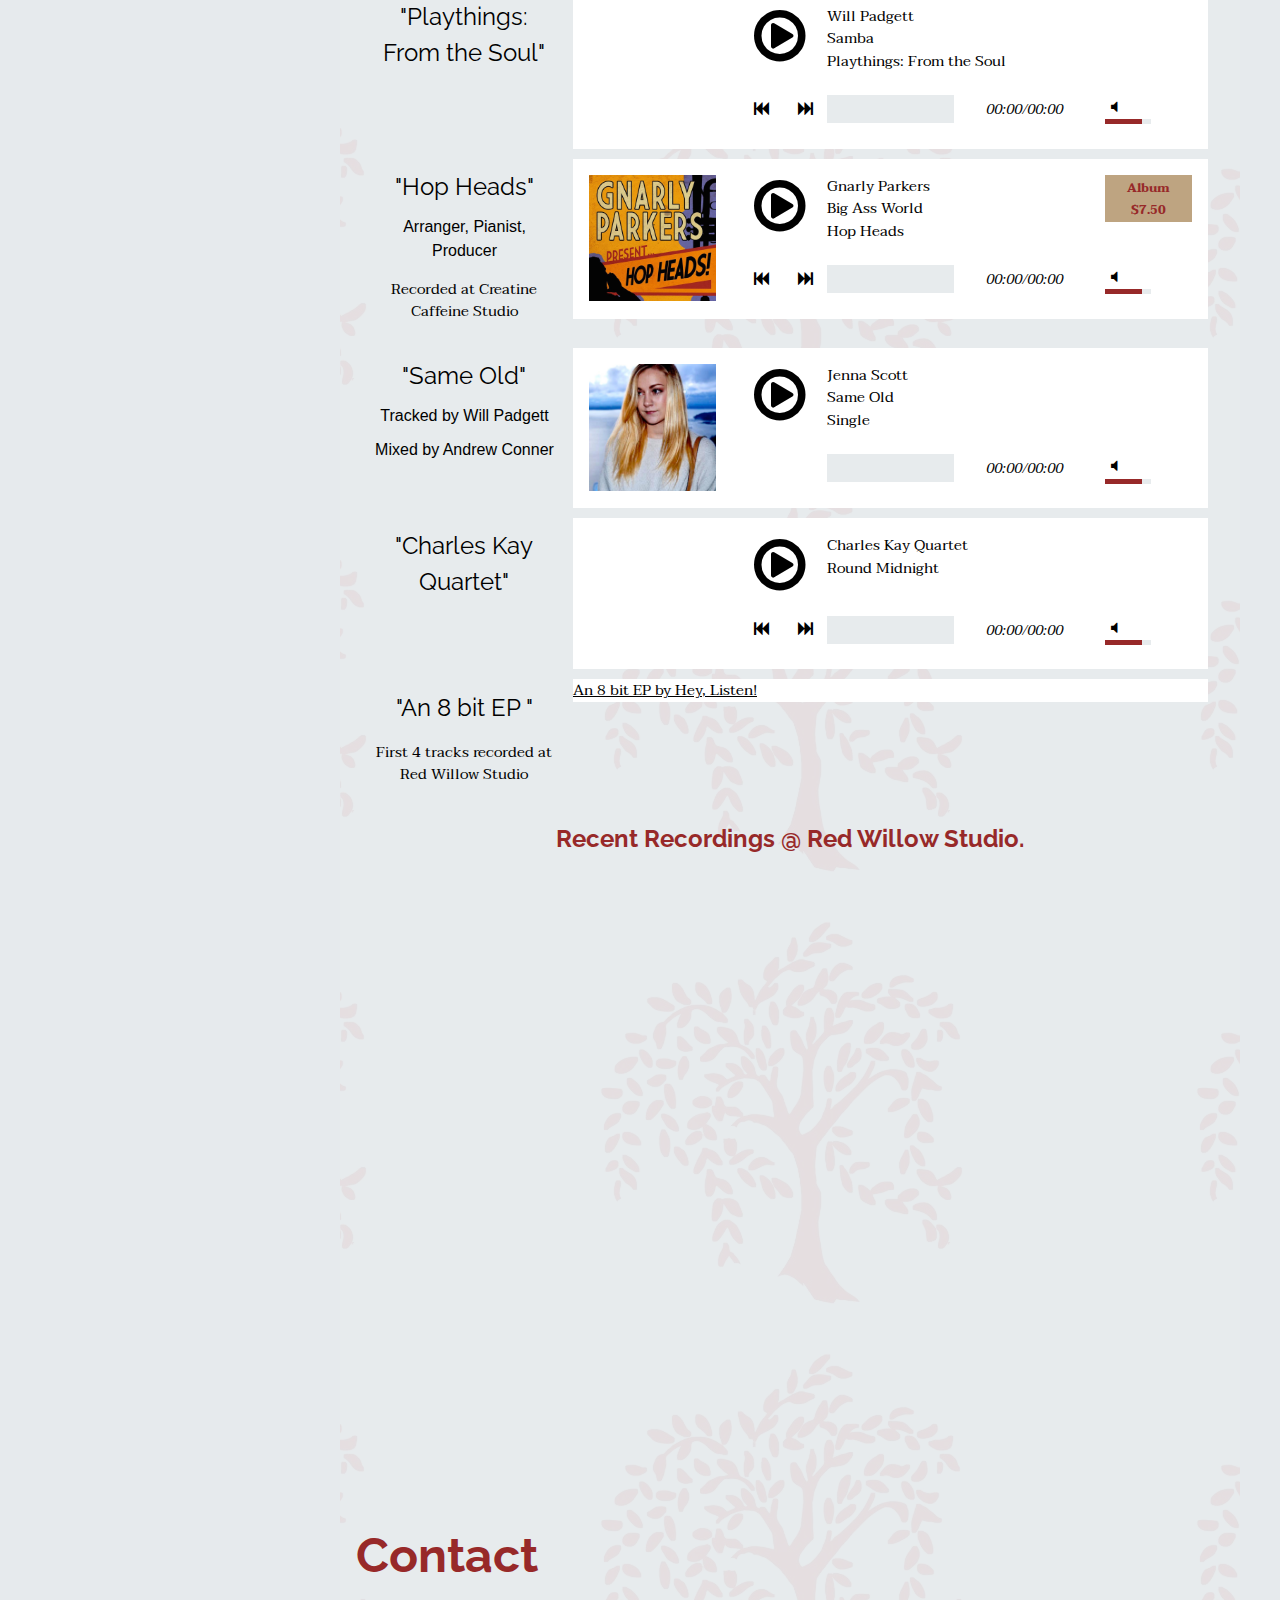
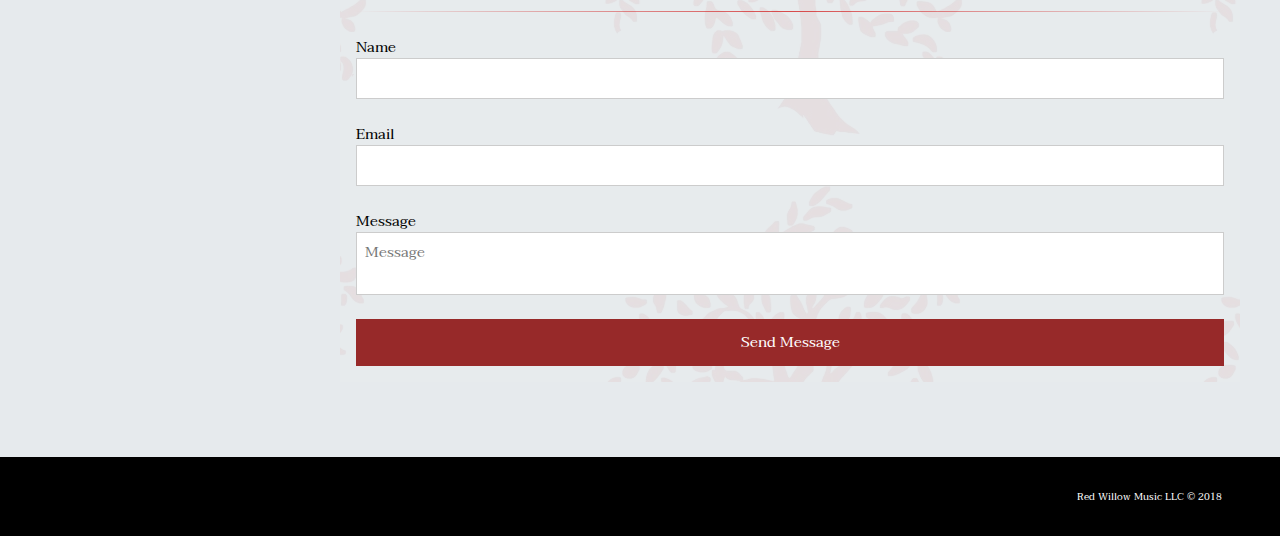
==== commit ac992d3c: "moved players" ====
--- a/studio/index.html
+++ b/studio/index.html
@@ -682,115 +682,7 @@
         <div class="w3-container" id="media" style="margin-top:75px">
             <h1 class="w3-xxxlarge winered"><b>Media</b></h1>
             <hr class="w3-round gradientline">
-           <!-- Hop Heads Player -->
-            <div class="w3-row">
-                <div class="text-and-player w3-row">
-                    <div class="w3-col m3 l3 w3-center w3-container">
-                        <h3>"Hop Heads"</h3>
-                        <h6>Arranger, Pianist, Producer</h6>
-                        <p>Recorded at Creatine Caffeine Studio</p>
-                    </div>
-                    <div id="player1" class="w3-col m9 l9 w3-white " style="padding-right:16px;background-clip: content-box;">
-                        <div class="w3-row">
-                            <div id="artwork" class="w3-col m3 l3 w3-panel w3-container">
-                                <div id="jquery_jplayer_1" class="jp-jplayer "></div>
-                            </div>
-                            <div class="w3-col m9 l9 w3-section">
-                                <div id="jp_container_1" class="jp-audio" role="application" aria-label="media player">
-                                    <div class="jp-type-playlist">
-                                        <div class="jp-gui jp-interface">
-
-                                            <div id="play-details-buy" class="w3-row">
-                                                <div class="w3-col s3 m2 l2 w3-container">
-                                                    <div class="jp-controls">
-                                                        <button class="jp-play" role="button" tabindex="0"><i class="fa fa-play-circle-o fa-4x" aria-hidden="true"></i></button>
-                                                    </div>
-                                                </div>
-                                                <div class="w3-col s9 m7 l7  w3-container">
-                                                    <div class="jp-details" style="display:block">
-                                                        <div class="jp-artist w3-col" aria-label="artist">Gnarly Parkers</div>
-                                                        <div class="jp-title w3-col" aria-label="title">&nbsp;</div>
-                                                        <div class="jp-album w3-col" aria-label="album">Hop Heads</div>
-
-                                                    </div>
-                                                </div>
-                                                <div class="w3-col s1 m3 l3 w3-container w3-hide-small">
-                                                    <div>
-                                                        <button class="barkbrown" style="border-style:none">
-                                                            <a class=" w3-small  w3-section" style="text-decoration:none" href="https://www.paypal.com/checkoutnow?token=EC-7012825652897073W" target="_blank"><b>Album $7.50</b></a></button>
-                                                    </div>
-                                                    <div style="display:none">Track $0.99</div>
-                                                </div>
-                                            </div>
-
-                                            <div id="space" class="w3-hide-small">
-                                                <br>
-
-                                            </div>
-                                            <div id="skip-progress-volume" class="w3-row w3-padding-bottom">
-                                                <div class="w3-col m2 l2  w3-container">
-                                                    <div class="jp-controls">
-                                                        <div class="w3-row w3-justify">
-                                                            <div class="w3-col s11 m11 l11">
-                                                                <button class="jp-previous" role="button" tabindex="0"><i class="fa fa-fast-backward" aria-hidden="true"></i></button>
-                                                            </div>
-                                                            <div class="w3-col s1 m1 l1">
-                                                                <button class="jp-next" role="button" tabindex="0"><i class="fa fa-fast-forward" aria-hidden="true"></i></button>
-                                                            </div>
-                                                        </div>
-                                                    </div>
-                                                </div>
-
-                                                <div class="w3-col m4 l4  w3-container">
-                                                    <div class="jp-progress">
-                                                        <div class="jp-seek-bar">
-                                                            <div class="jp-play-bar"></div>
-                                                        </div>
-                                                    </div>
-                                                </div>
-                                                <div class="w3-col m3 l3   w3-container">
-                                                    <div class="jp-time-holder" style="margin-top:3px">
-                                                        <div class="jp-current-time" role="timer" aria-label="time">&nbsp;</div>
-                                                        <div class="jp-time-division">/</div>
-                                                        <div class="jp-duration" role="timer" aria-label="duration">&nbsp;</div>
-                                                    </div>
-                                                    <div class="jp-toggles">
-                                                        <button class="jp-repeat" role="button" tabindex="0">repeat</button>
-                                                        <button class="jp-shuffle" role="button" tabindex="0">shuffle</button>
-                                                    </div>
-                                                </div>
-                                                <div class="w3-col m3 l3 w3-container">
-                                                    <div class="w3-row">
-                                                        <div class="w3-col m1 l1">
-                                                            <div class=" jp-volume-controls ">
-                                                                <button class="jp-mute " role="button " tabindex="0 "><i class="fa fa-volume-off" aria-hidden="true "></i></button>
-                                                            </div>
-                                                            <div class="w3-col m6 l6">
-                                                                <div class="jp-volume-bar">
-                                                                    <div class="jp-volume-bar-value "></div>
-                                                                </div>
-                                                            </div>
-                                                        </div>
-                                                    </div>
-                                                </div>
-
-                                            </div>
-                                        </div>
-                                        <div class="jp-playlist ">
-                                            <ul>
-                                                <li>&nbsp;</li>
-                                            </ul>
-                                        </div>
-                                        <div class="jp-no-solution ">
-                                            <span>Update Required</span> To play the media you will need to either update your browser to a recent version or update your <a href="http://get.adobe.com/flashplayer/ " target="_blank ">Flash plugin</a>.
-                                        </div>
-                                    </div>
-                                </div>
-                            </div>
-                        </div>
-                    </div>
-                </div>
-            </div>
+      
           
            <!-- Will Padgett Player -->
             <div class="w3-row">
@@ -1018,6 +910,116 @@
                 </div>
             </div>
             
+                 <!-- Hop Heads Player -->
+            <div class="w3-row">
+                <div class="text-and-player w3-row">
+                    <div class="w3-col m3 l3 w3-center w3-container">
+                        <h3>"Hop Heads"</h3>
+                        <h6>Arranger, Pianist, Producer</h6>
+                        <p>Recorded at Creatine Caffeine Studio</p>
+                    </div>
+                    <div id="player1" class="w3-col m9 l9 w3-white " style="padding-right:16px;background-clip: content-box;">
+                        <div class="w3-row">
+                            <div id="artwork" class="w3-col m3 l3 w3-panel w3-container">
+                                <div id="jquery_jplayer_1" class="jp-jplayer "></div>
+                            </div>
+                            <div class="w3-col m9 l9 w3-section">
+                                <div id="jp_container_1" class="jp-audio" role="application" aria-label="media player">
+                                    <div class="jp-type-playlist">
+                                        <div class="jp-gui jp-interface">
+
+                                            <div id="play-details-buy" class="w3-row">
+                                                <div class="w3-col s3 m2 l2 w3-container">
+                                                    <div class="jp-controls">
+                                                        <button class="jp-play" role="button" tabindex="0"><i class="fa fa-play-circle-o fa-4x" aria-hidden="true"></i></button>
+                                                    </div>
+                                                </div>
+                                                <div class="w3-col s9 m7 l7  w3-container">
+                                                    <div class="jp-details" style="display:block">
+                                                        <div class="jp-artist w3-col" aria-label="artist">Gnarly Parkers</div>
+                                                        <div class="jp-title w3-col" aria-label="title">&nbsp;</div>
+                                                        <div class="jp-album w3-col" aria-label="album">Hop Heads</div>
+
+                                                    </div>
+                                                </div>
+                                                <div class="w3-col s1 m3 l3 w3-container w3-hide-small">
+                                                    <div>
+                                                        <button class="barkbrown" style="border-style:none">
+                                                            <a class=" w3-small  w3-section" style="text-decoration:none" href="https://www.paypal.com/checkoutnow?token=EC-7012825652897073W" target="_blank"><b>Album $7.50</b></a></button>
+                                                    </div>
+                                                    <div style="display:none">Track $0.99</div>
+                                                </div>
+                                            </div>
+
+                                            <div id="space" class="w3-hide-small">
+                                                <br>
+
+                                            </div>
+                                            <div id="skip-progress-volume" class="w3-row w3-padding-bottom">
+                                                <div class="w3-col m2 l2  w3-container">
+                                                    <div class="jp-controls">
+                                                        <div class="w3-row w3-justify">
+                                                            <div class="w3-col s11 m11 l11">
+                                                                <button class="jp-previous" role="button" tabindex="0"><i class="fa fa-fast-backward" aria-hidden="true"></i></button>
+                                                            </div>
+                                                            <div class="w3-col s1 m1 l1">
+                                                                <button class="jp-next" role="button" tabindex="0"><i class="fa fa-fast-forward" aria-hidden="true"></i></button>
+                                                            </div>
+                                                        </div>
+                                                    </div>
+                                                </div>
+
+                                                <div class="w3-col m4 l4  w3-container">
+                                                    <div class="jp-progress">
+                                                        <div class="jp-seek-bar">
+                                                            <div class="jp-play-bar"></div>
+                                                        </div>
+                                                    </div>
+                                                </div>
+                                                <div class="w3-col m3 l3   w3-container">
+                                                    <div class="jp-time-holder" style="margin-top:3px">
+                                                        <div class="jp-current-time" role="timer" aria-label="time">&nbsp;</div>
+                                                        <div class="jp-time-division">/</div>
+                                                        <div class="jp-duration" role="timer" aria-label="duration">&nbsp;</div>
+                                                    </div>
+                                                    <div class="jp-toggles">
+                                                        <button class="jp-repeat" role="button" tabindex="0">repeat</button>
+                                                        <button class="jp-shuffle" role="button" tabindex="0">shuffle</button>
+                                                    </div>
+                                                </div>
+                                                <div class="w3-col m3 l3 w3-container">
+                                                    <div class="w3-row">
+                                                        <div class="w3-col m1 l1">
+                                                            <div class=" jp-volume-controls ">
+                                                                <button class="jp-mute " role="button " tabindex="0 "><i class="fa fa-volume-off" aria-hidden="true "></i></button>
+                                                            </div>
+                                                            <div class="w3-col m6 l6">
+                                                                <div class="jp-volume-bar">
+                                                                    <div class="jp-volume-bar-value "></div>
+                                                                </div>
+                                                            </div>
+                                                        </div>
+                                                    </div>
+                                                </div>
+
+                                            </div>
+                                        </div>
+                                        <div class="jp-playlist ">
+                                            <ul>
+                                                <li>&nbsp;</li>
+                                            </ul>
+                                        </div>
+                                        <div class="jp-no-solution ">
+                                            <span>Update Required</span> To play the media you will need to either update your browser to a recent version or update your <a href="http://get.adobe.com/flashplayer/ " target="_blank ">Flash plugin</a>.
+                                        </div>
+                                    </div>
+                                </div>
+                            </div>
+                        </div>
+                    </div>
+                </div>
+            </div>
+            
              <!-- Jenna Scott Player -->
             <div class="w3-row">
                 <div class="text-and-player w3-row">
@@ -1046,7 +1048,7 @@
                                                     <div class="jp-details" style="display:block">
                                                         <div class="jp-artist w3-col" aria-label="artist">Jenna Scott</div>
                                                         <div class="jp-title w3-col" aria-label="title">&nbsp;</div>
-<!--                                                        <div class="jp-album w3-col" aria-label="album">Hop Heads</div>-->
+                                                        <div class="jp-album w3-col" aria-label="album">Single</div>
 
                                                     </div>
                                                 </div>
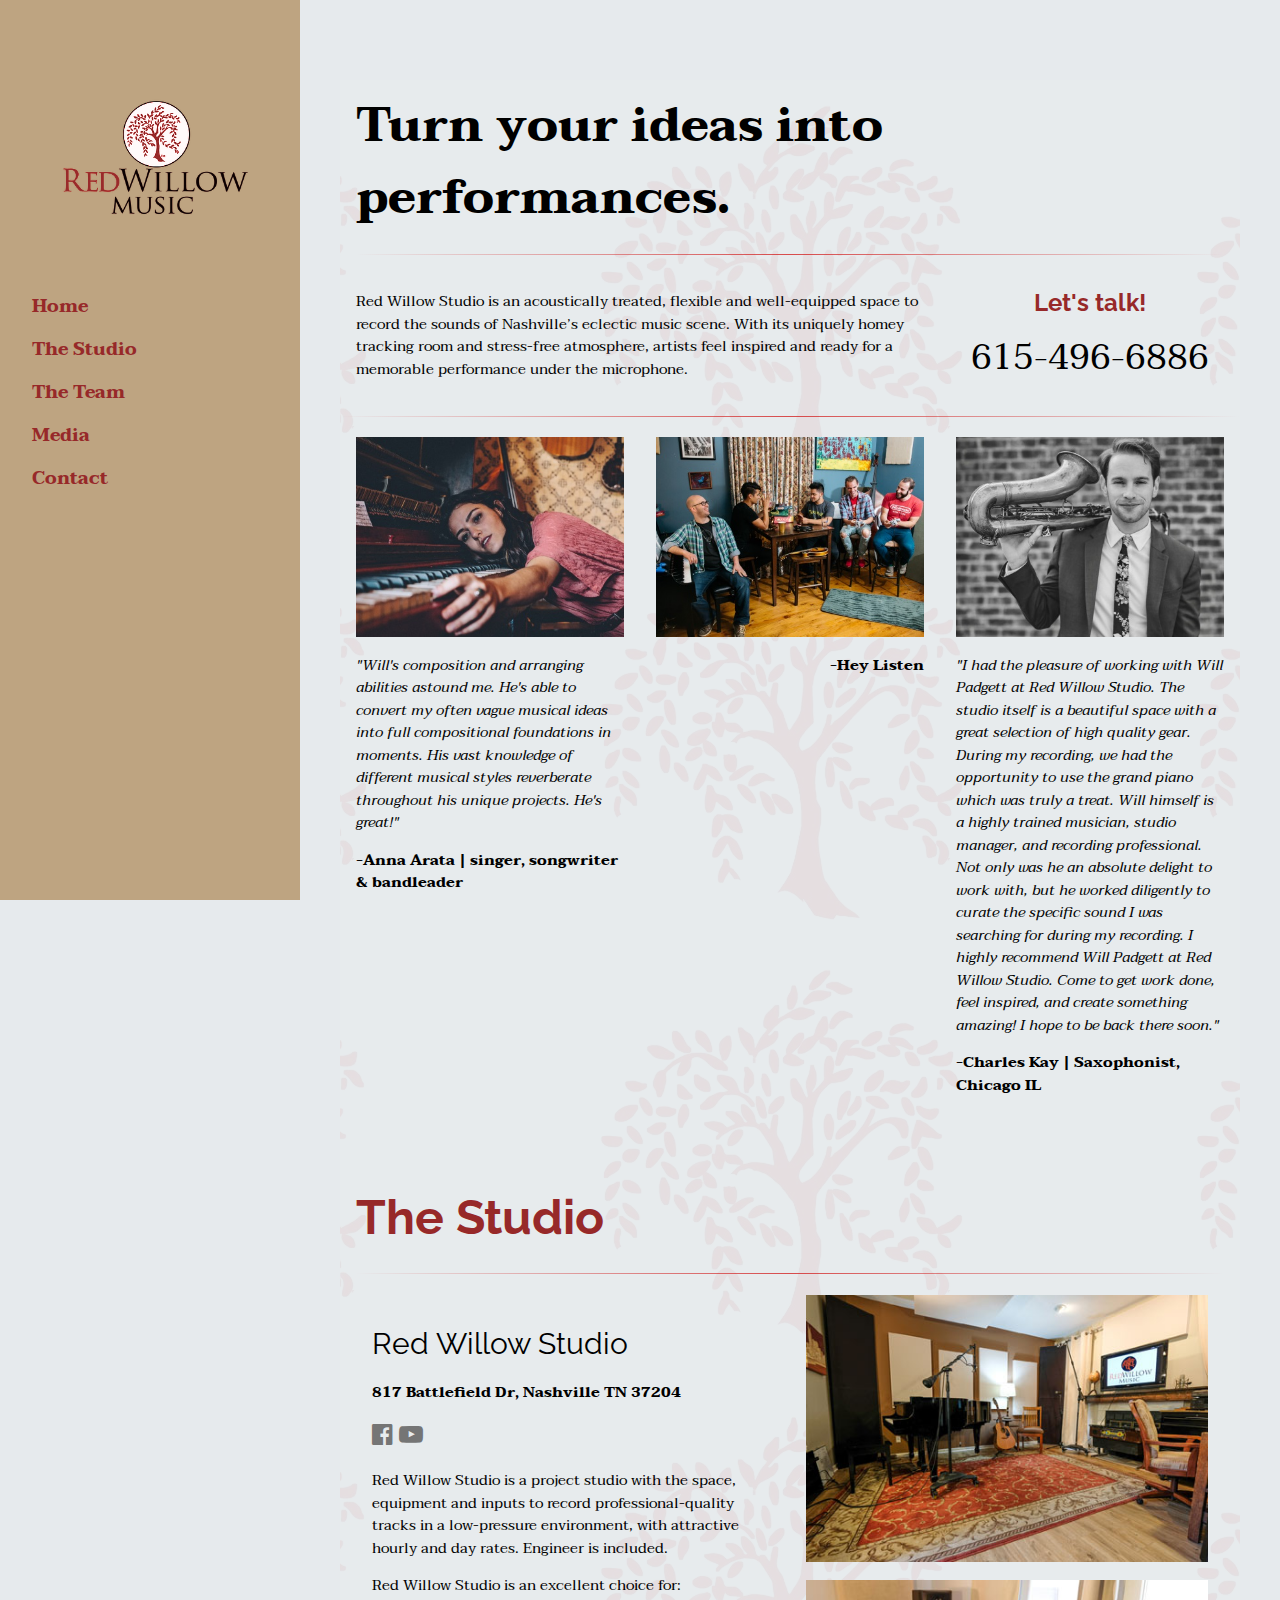
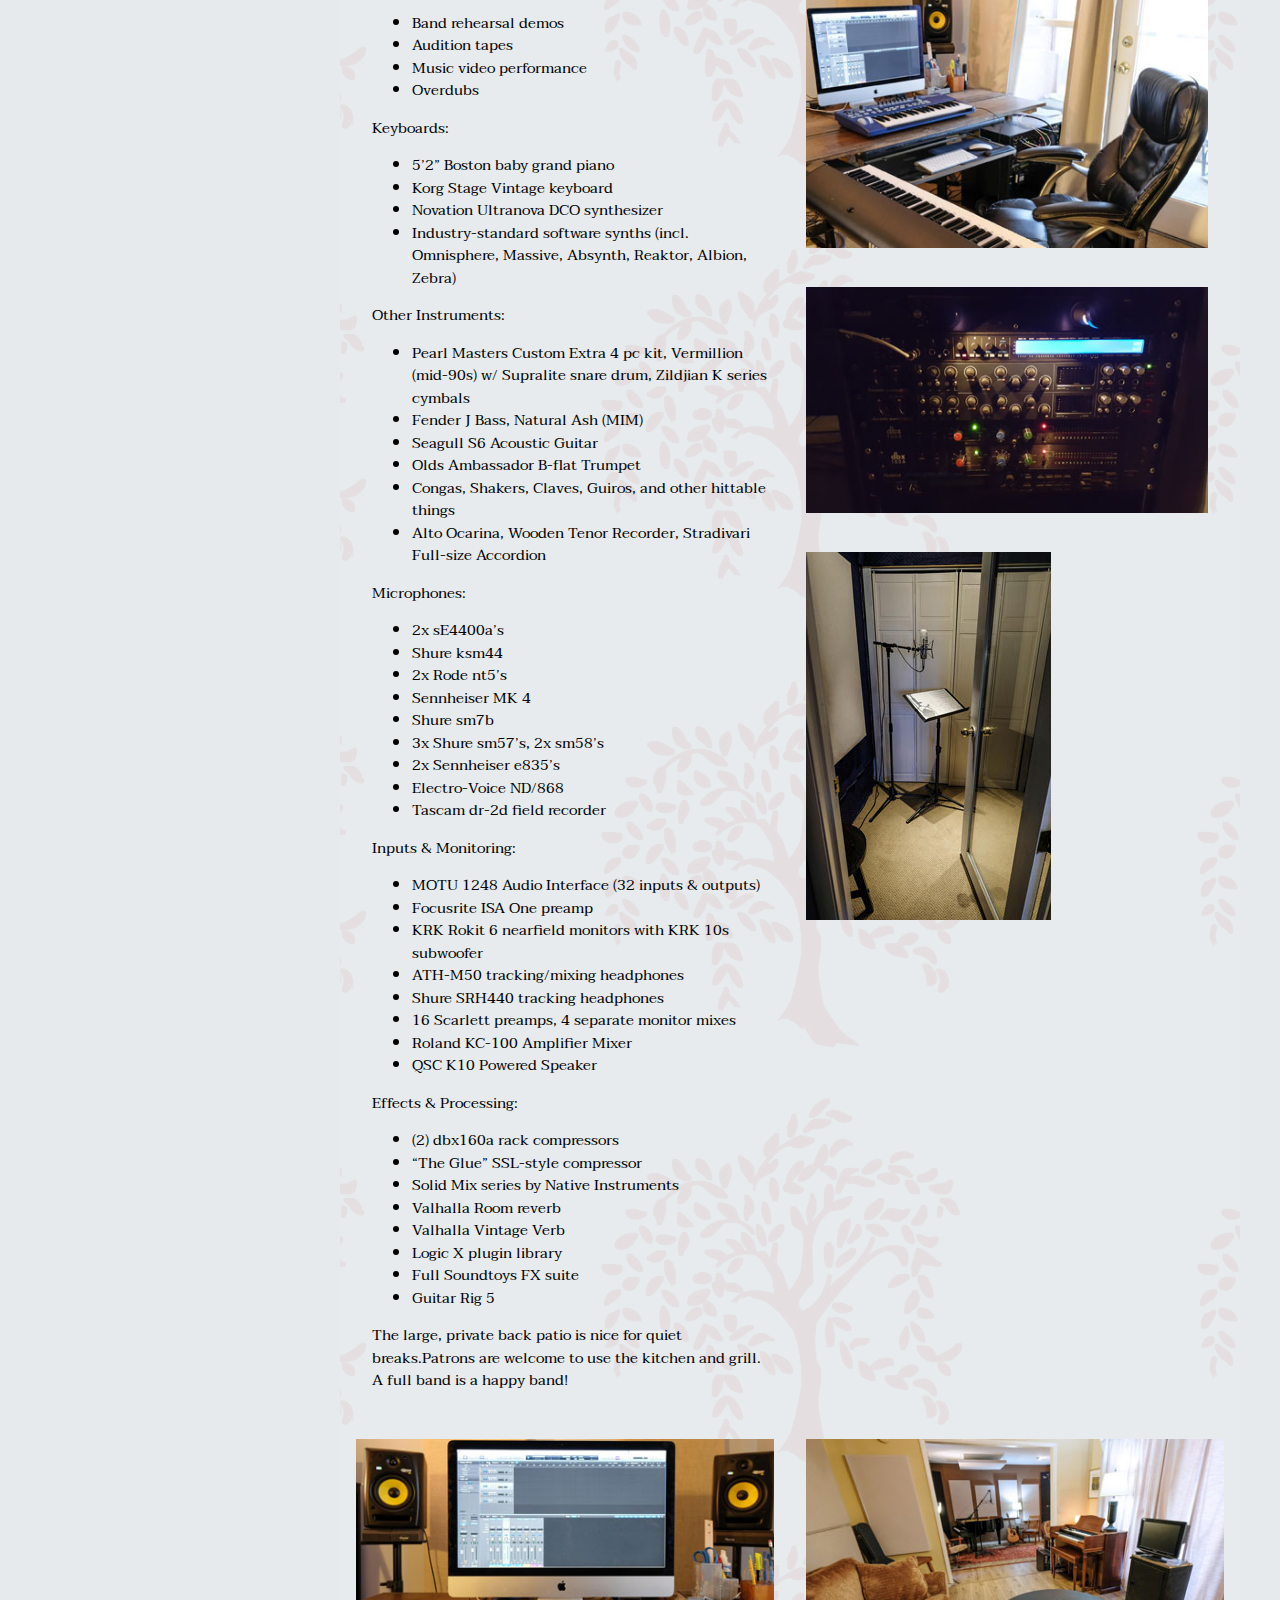
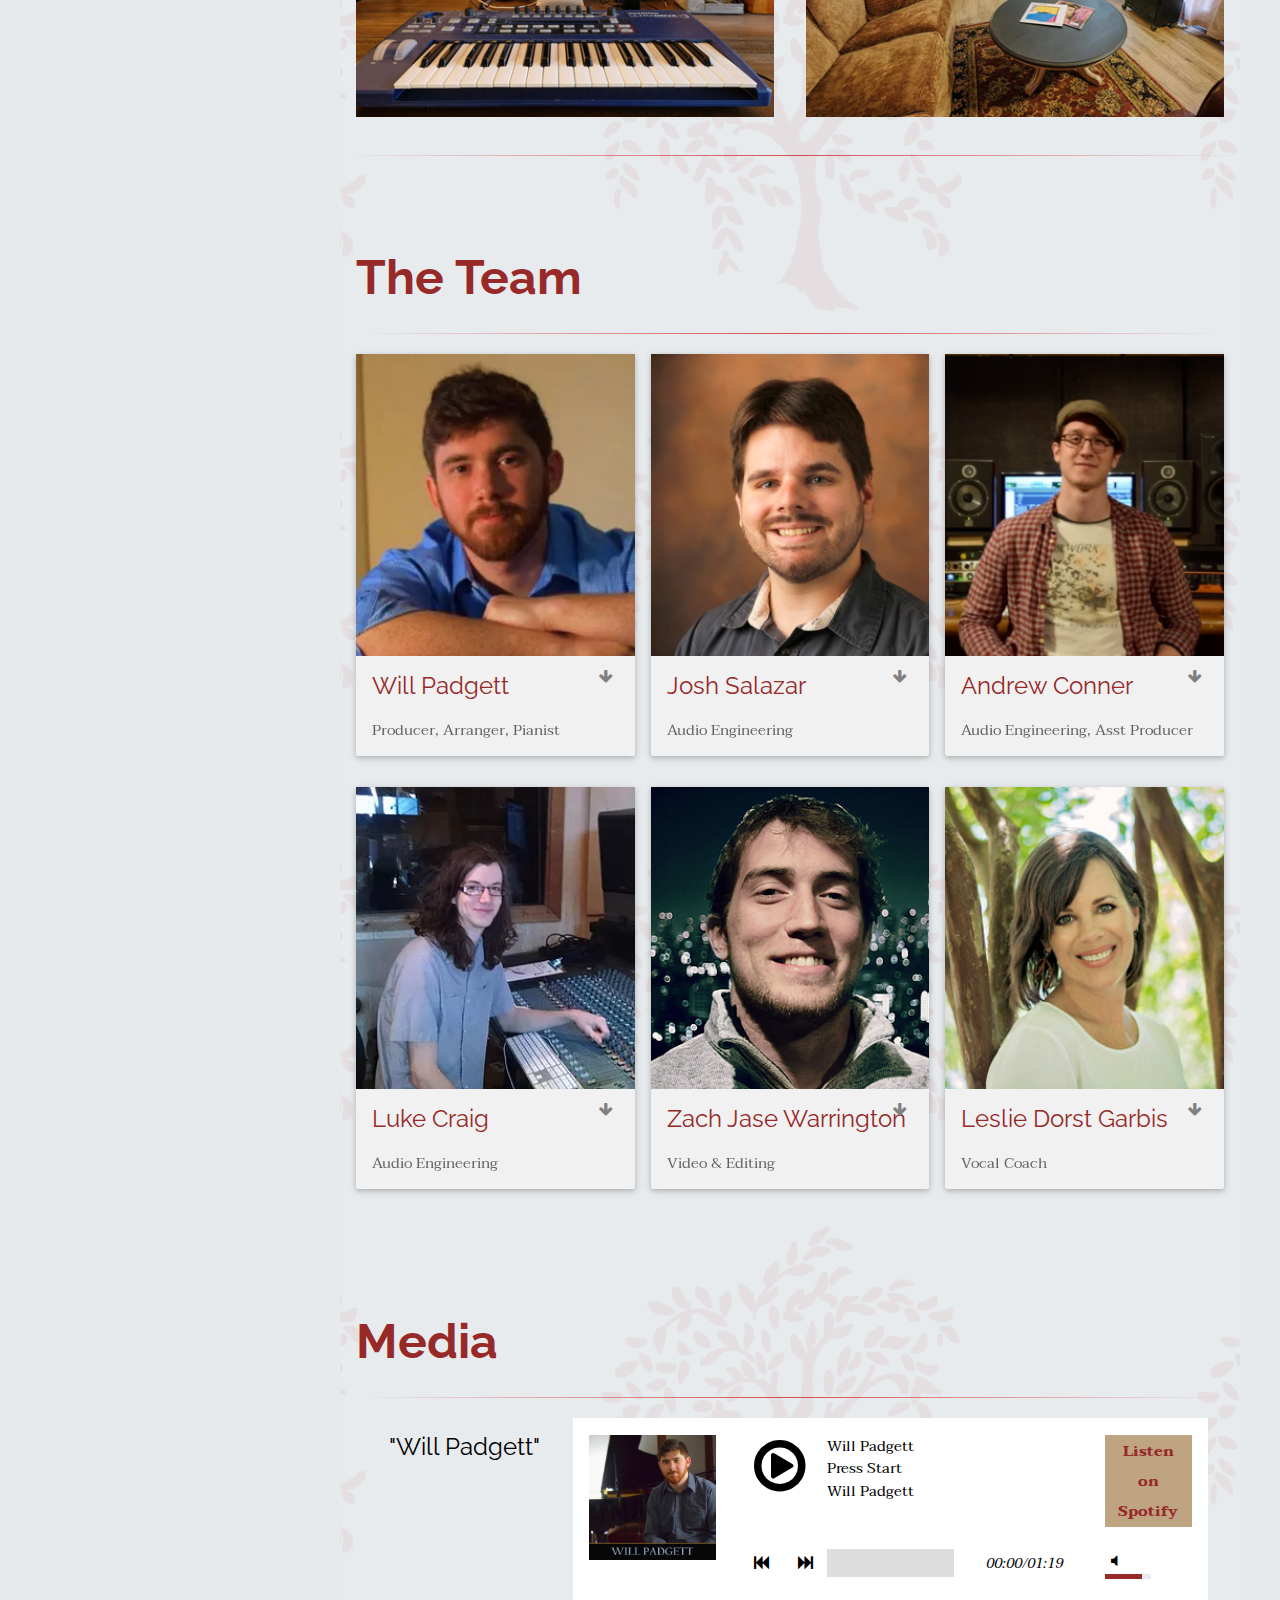
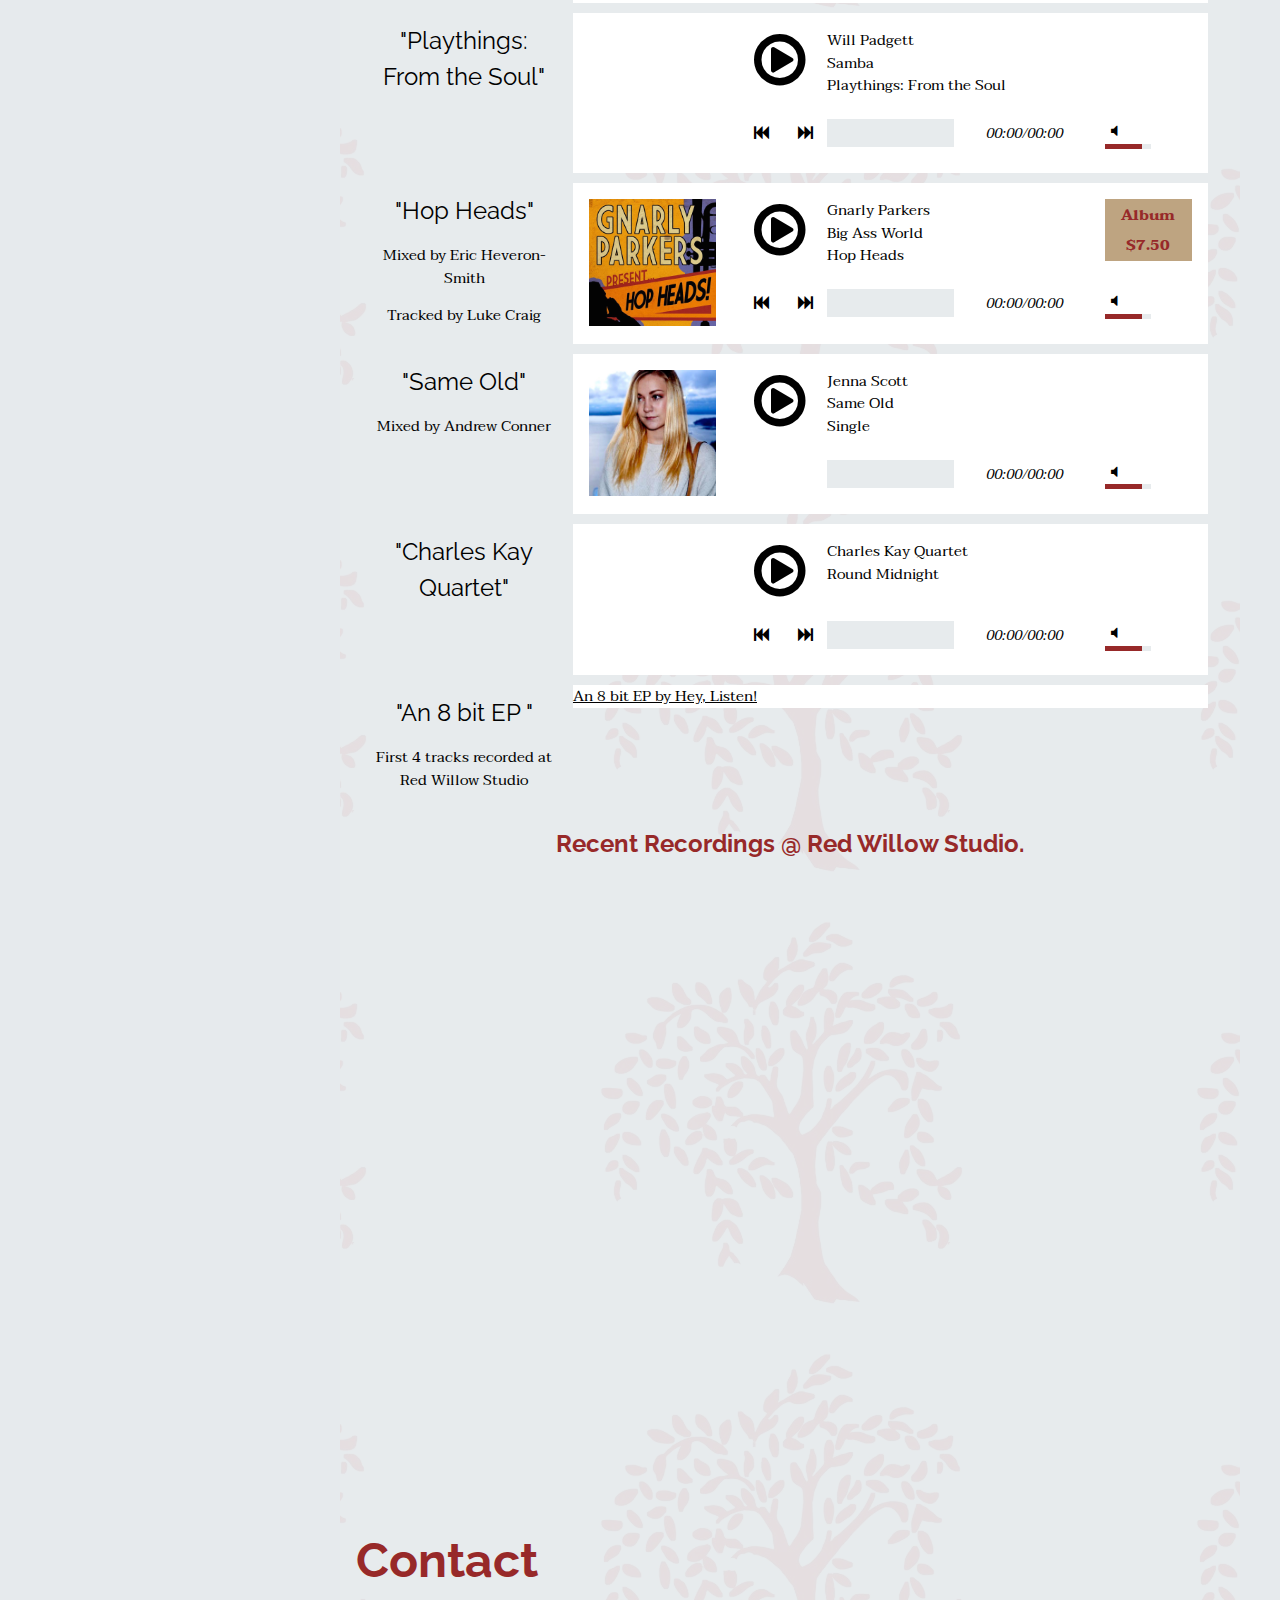
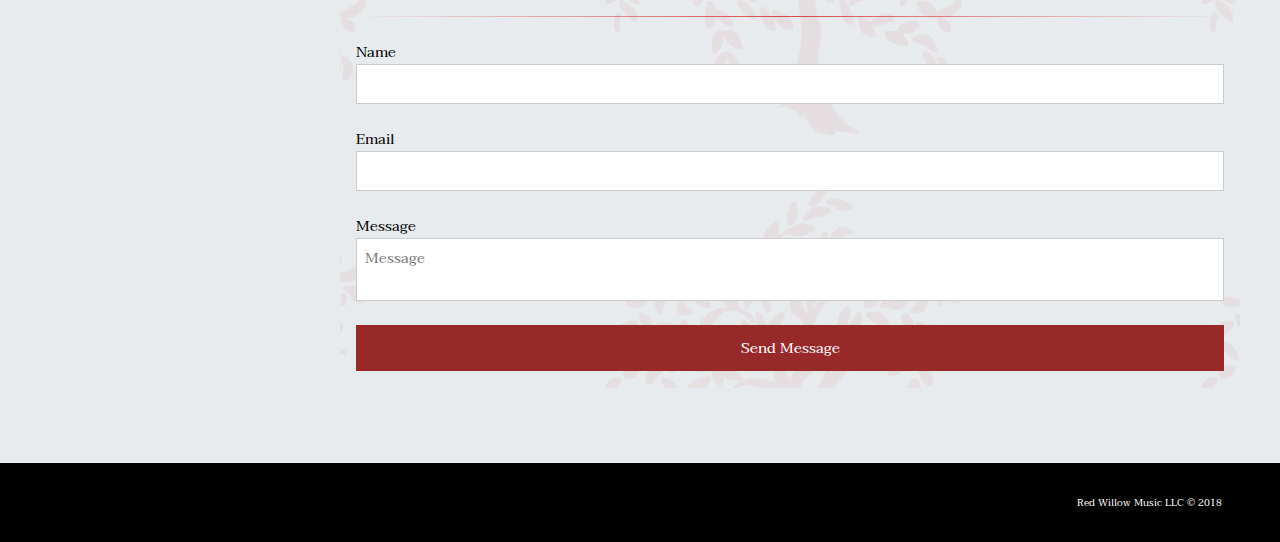
==== commit 63c0168a: "changed credits" ====
--- a/studio/index.html
+++ b/studio/index.html
@@ -910,13 +910,15 @@
                 </div>
             </div>
             
-                 <!-- Hop Heads Player -->
+             <!-- Hop Heads Player -->
             <div class="w3-row">
                 <div class="text-and-player w3-row">
                     <div class="w3-col m3 l3 w3-center w3-container">
                         <h3>"Hop Heads"</h3>
-                        <h6>Arranger, Pianist, Producer</h6>
-                        <p>Recorded at Creatine Caffeine Studio</p>
+<!--                        <h6>Arranger, Pianist, Producer</h6>-->                        
+<!--                        <p>Recorded at Creatine Caffeine Studio</p>-->
+                        <p>Mixed by Eric Heveron-Smith</p>
+                        <p>Tracked by Luke Craig</p>
                     </div>
                     <div id="player1" class="w3-col m9 l9 w3-white " style="padding-right:16px;background-clip: content-box;">
                         <div class="w3-row">
@@ -1025,8 +1027,8 @@
                 <div class="text-and-player w3-row">
                     <div class="w3-col m3 l3 w3-center w3-container">
                         <h3>"Same Old"</h3>
-                        <h6>Tracked by Will Padgett</h6>
-                        <h6>Mixed by Andrew Conner</h6>
+<!--                        <h6>Tracked by Will Padgett</h6>-->
+                        <p>Mixed by Andrew Conner</p>
                     </div>
                     <div id="player2" class="w3-col m9 l9 w3-white " style="padding-right:16px;background-clip: content-box;">
                         <div class="w3-row">
@@ -1247,6 +1249,7 @@
                     </div>
                 </div>
             </div>
+            
             <!-- Hey Listen-->
             <div class="w3-row">
                 <div class="w3-row text-and-player">
@@ -1262,7 +1265,6 @@
                     </div>
                 </div>
             </div>
-
             
             <h1 class="w3-xlarge winered w3-center "><b>Recent Recordings @ Red Willow Studio.</b></h1>
             <div class="w3-center ">
--- a/studio/css/styles.css
+++ b/studio/css/styles.css
@@ -219,4 +219,9 @@
 
 .text-and-player {
     padding-bottom: 10px;
+}
+
+#play-details-buy b{
+    font-size: 15px;
+    line-height: 2;
 }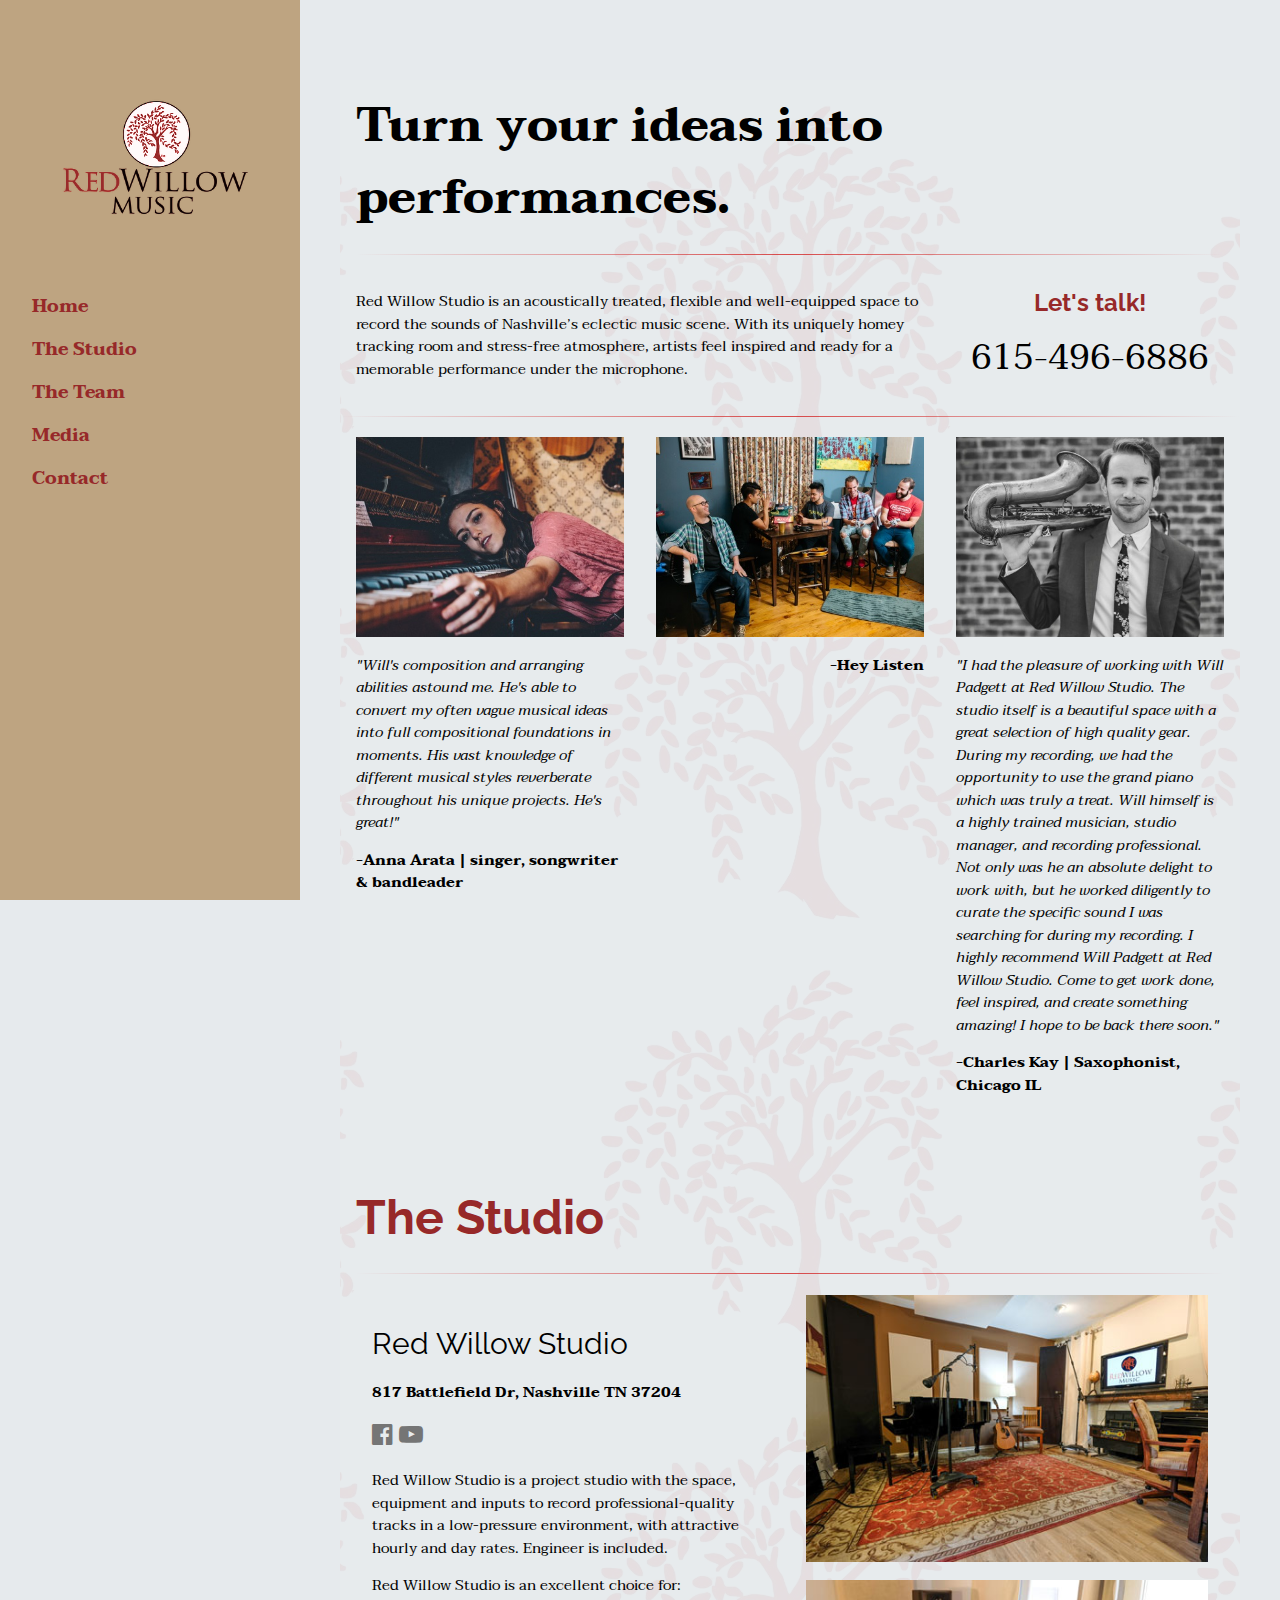
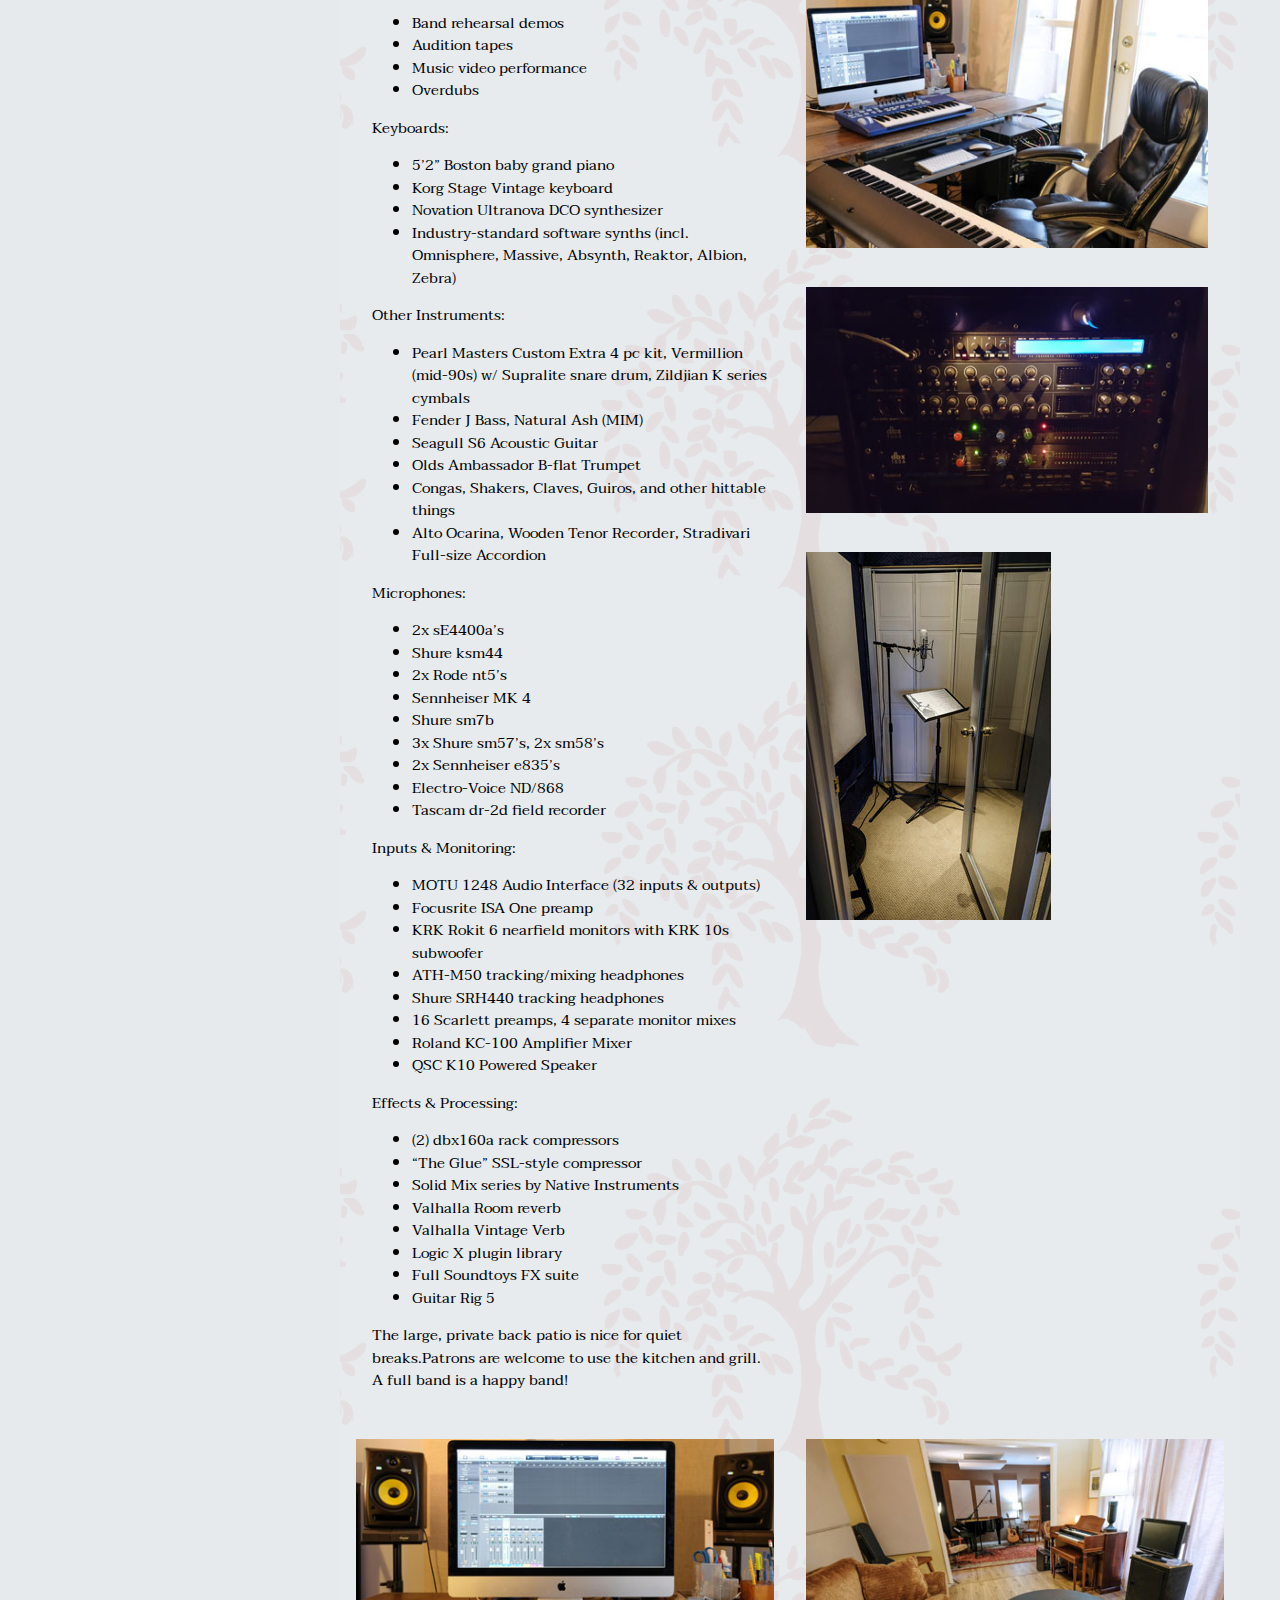
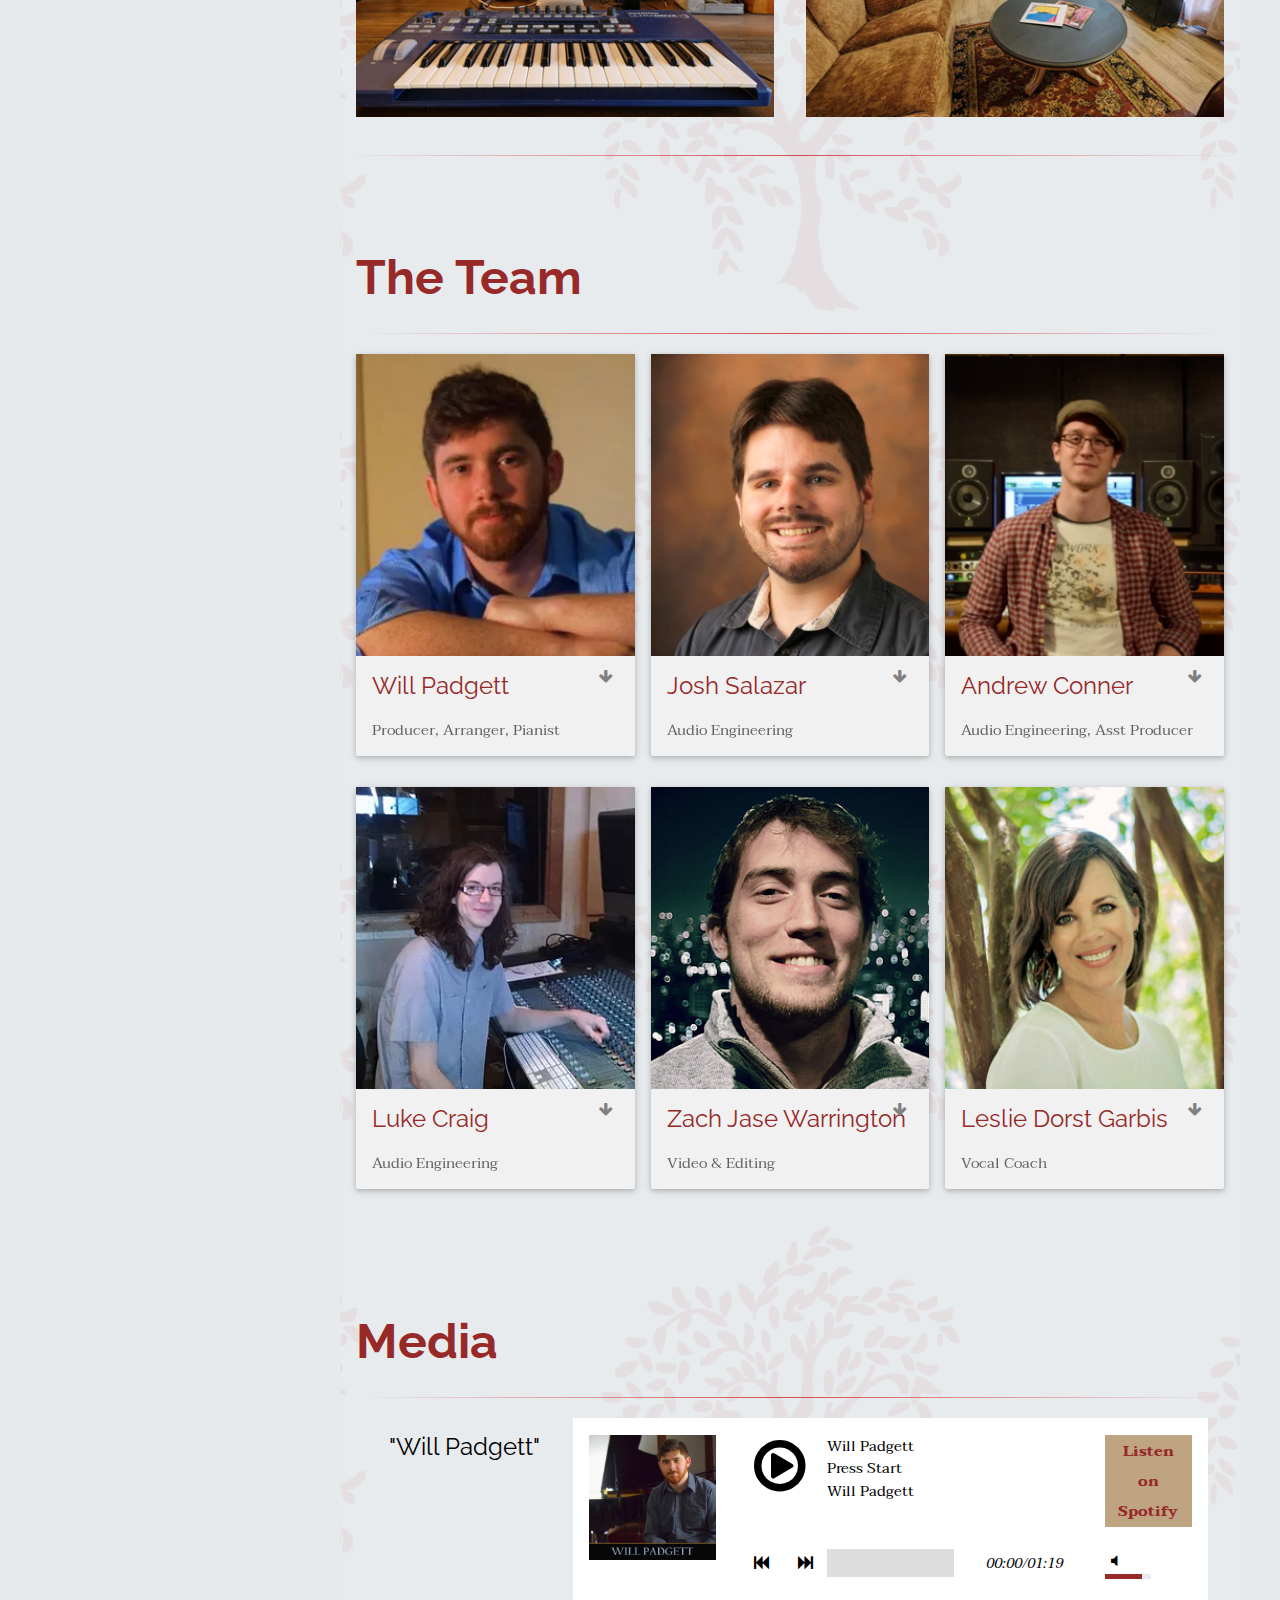
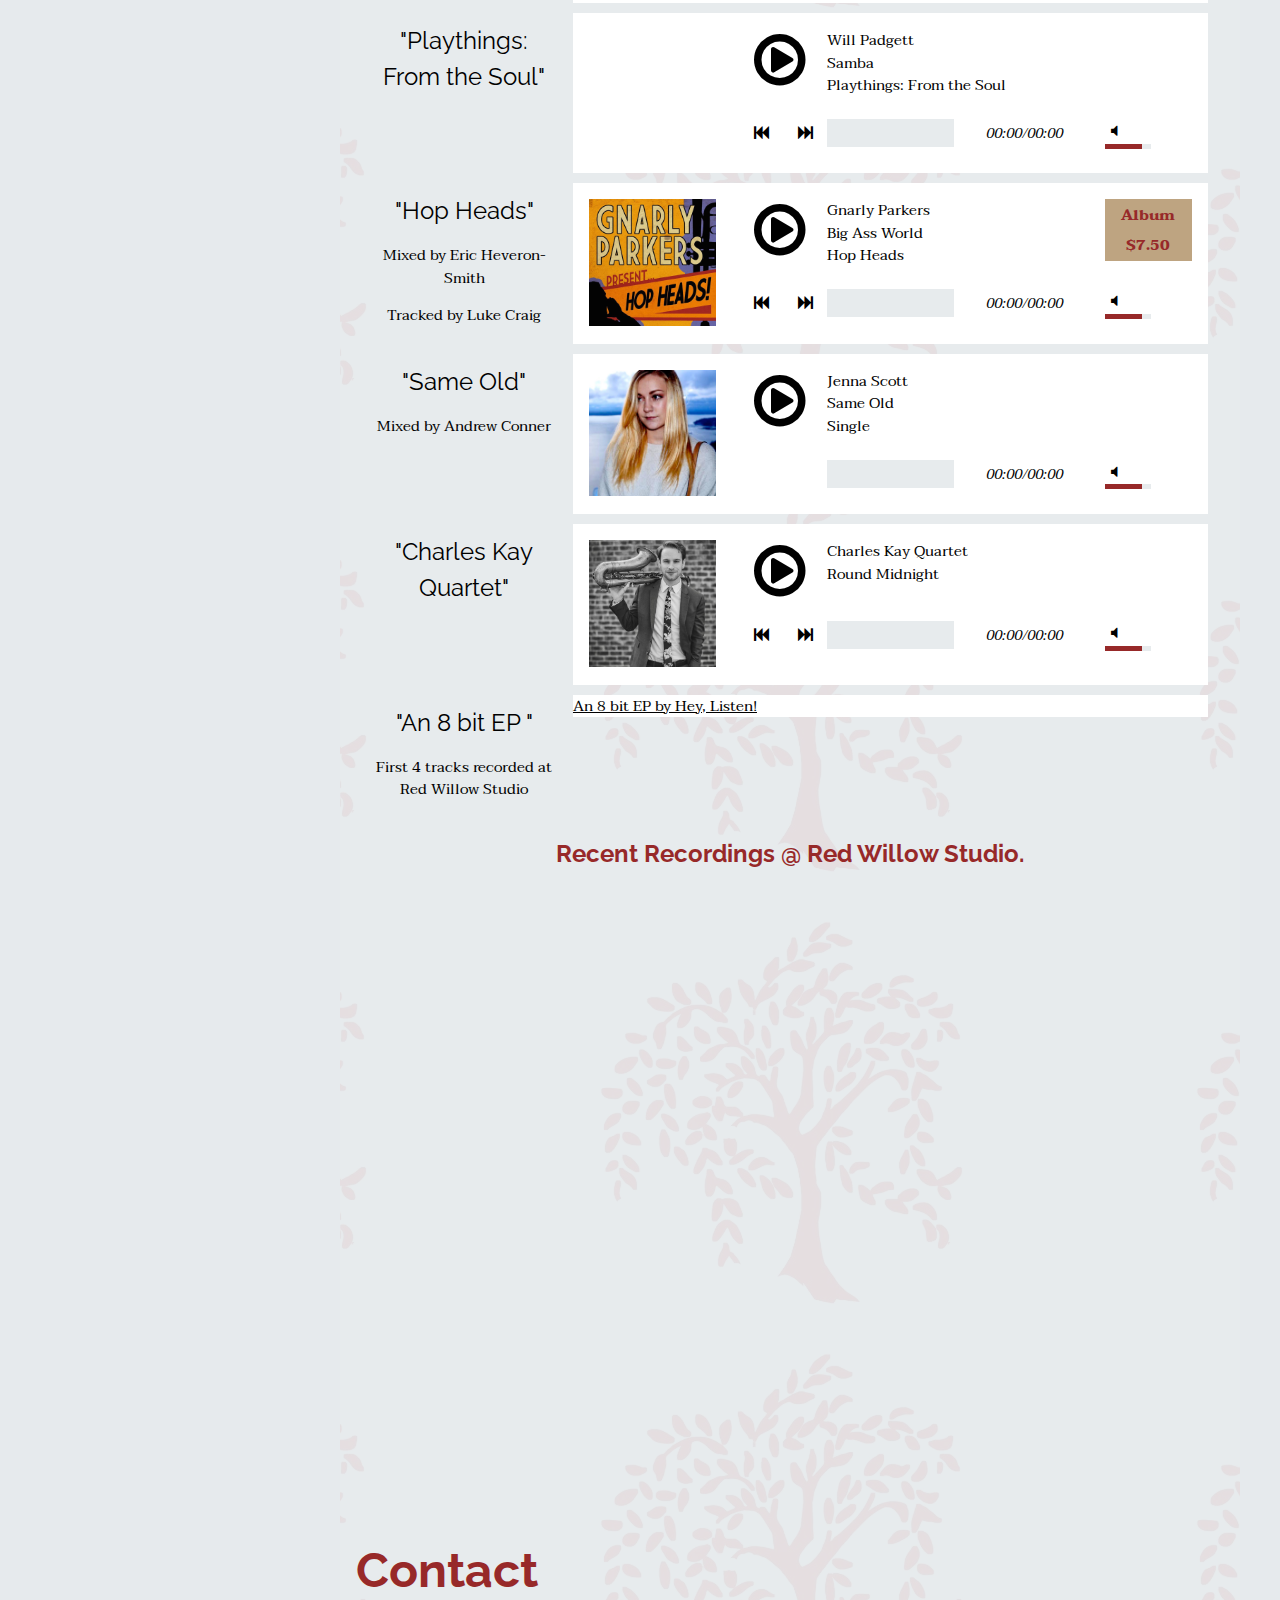
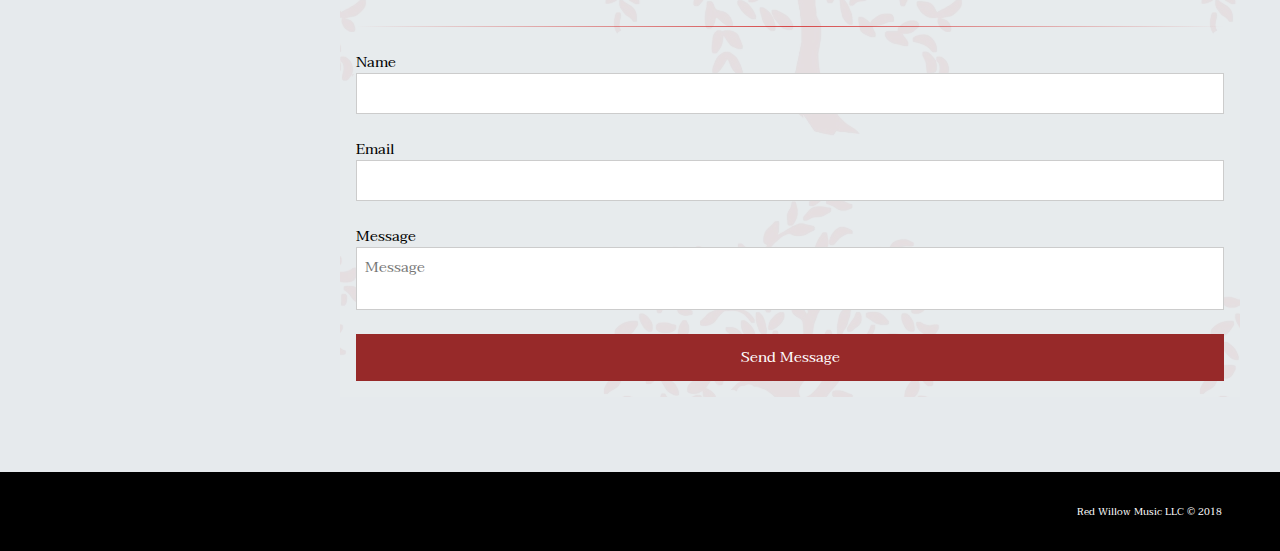
==== commit 16d529a9: "added image for charles player" ====
--- a/studio/index.html
+++ b/studio/index.html
@@ -249,13 +249,13 @@
                     title: "Round Midnight",
                     mp3: "music/charleskay/RoundMidnight.mp3",
                     artist: "Charles Kay Quartet, composed by Thelonious Monk",
-                    poster: ""
+                    poster: "images/ck.jpg"
 		},
                 {
                     title: "Eternal Triangle",
                     mp3: "music/charleskay/RoundMidnight.mp3",
                     artist: "Charles Kay Quartet, composed by Dizzy Gillespie",
-                    poster: ""
+                    poster: "images/ck.jpg"
 
 		}           
 	], {
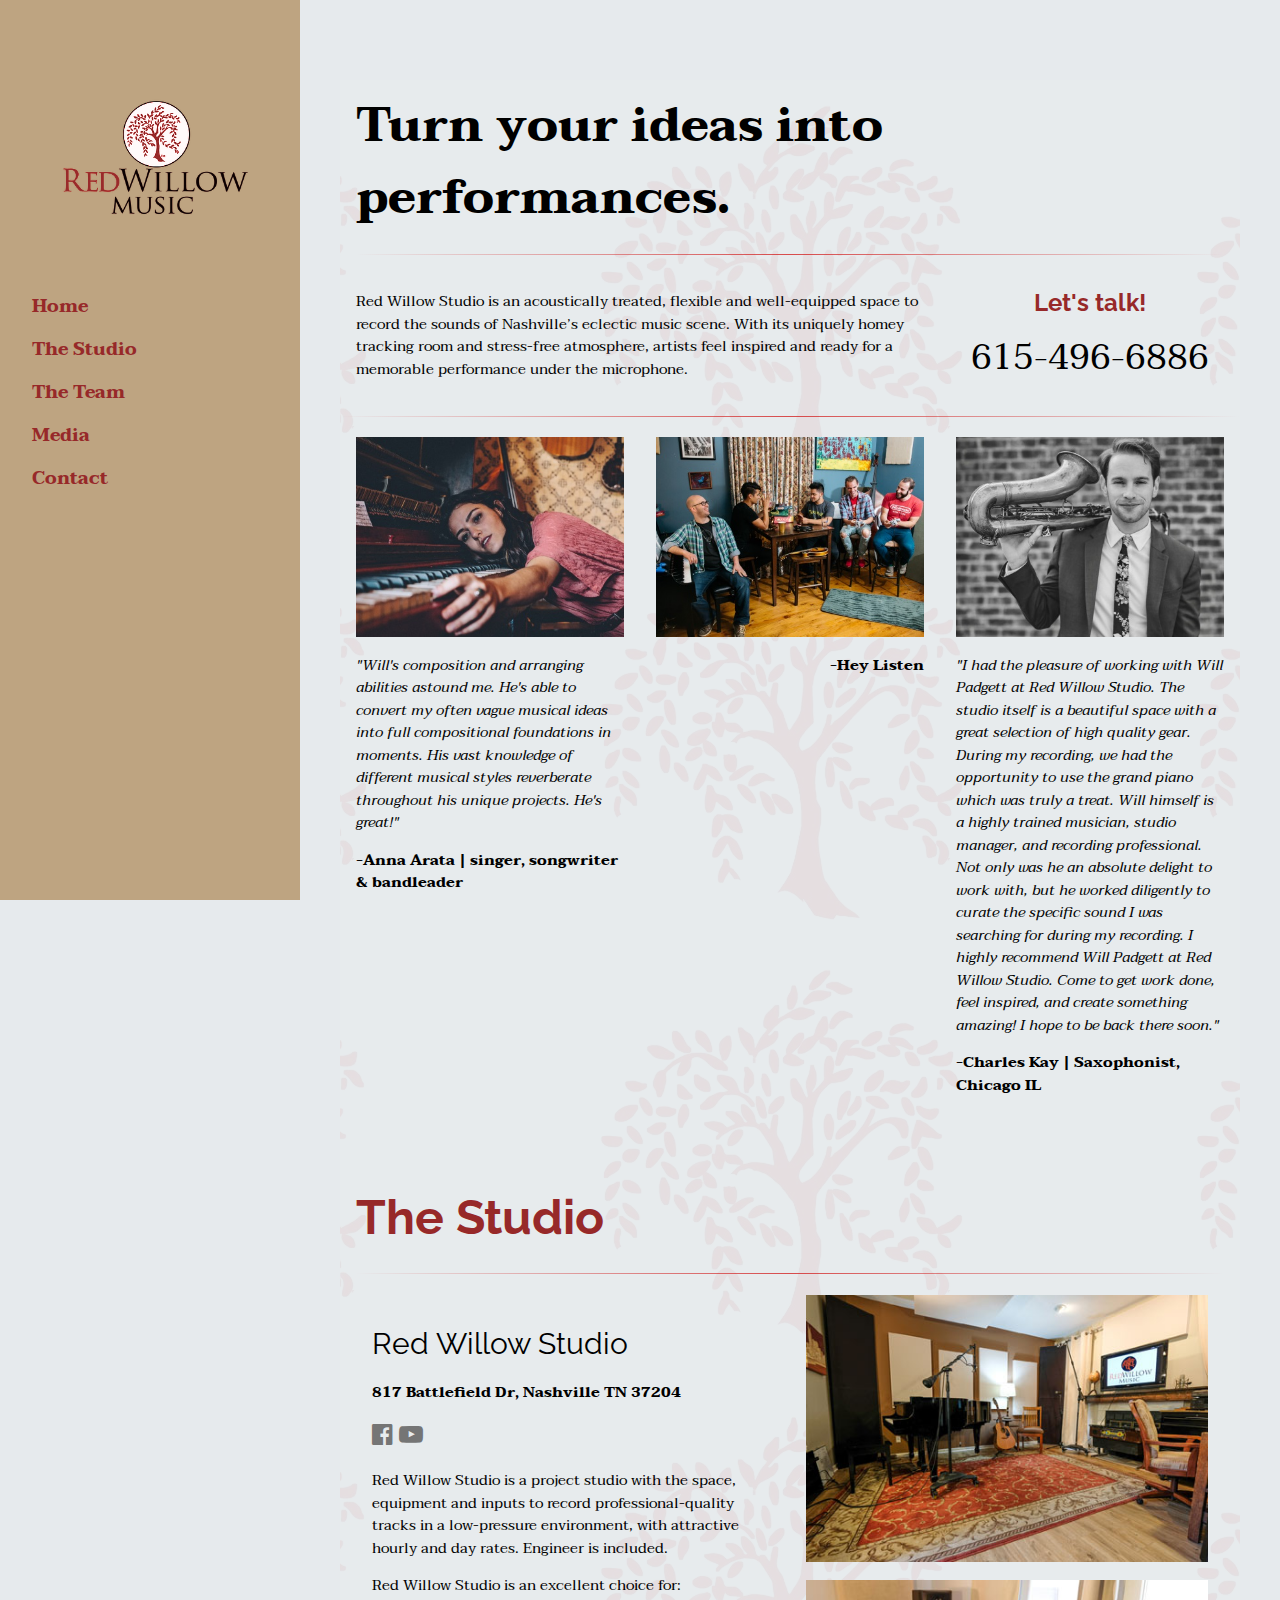
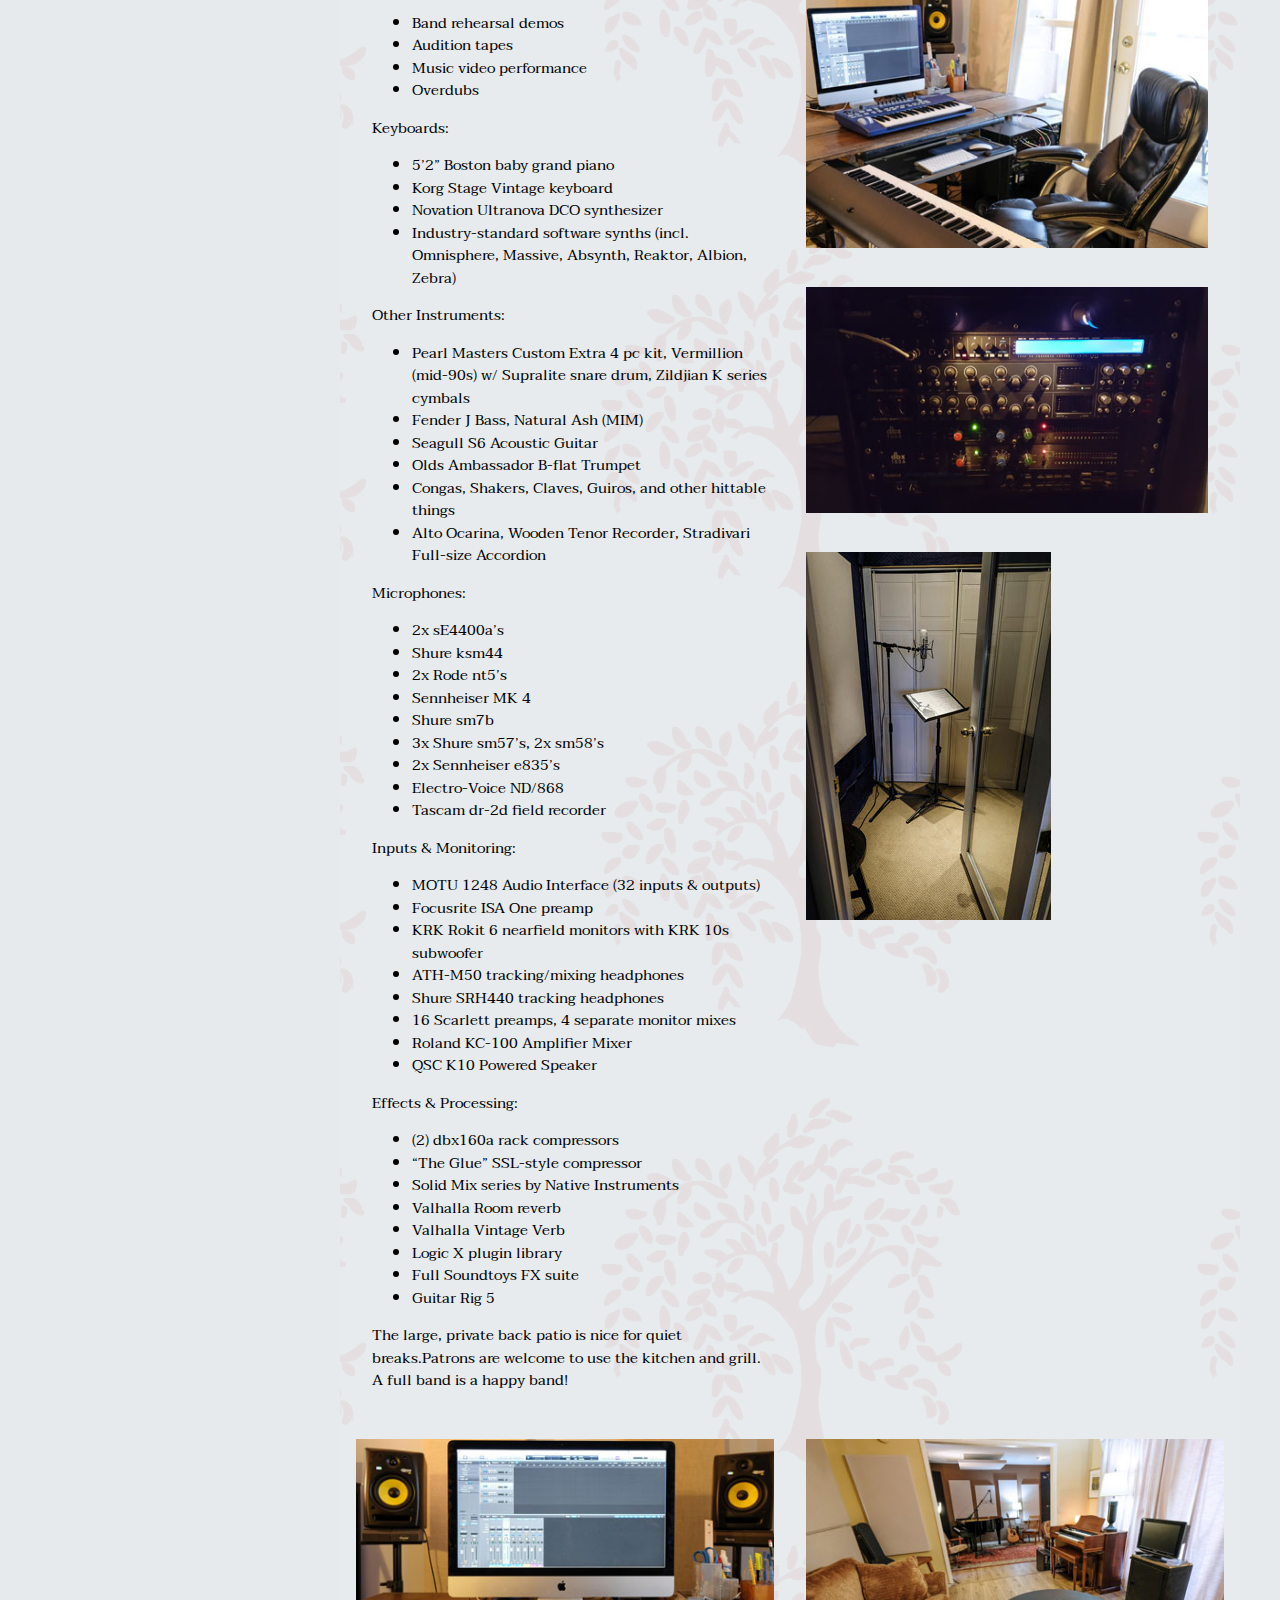
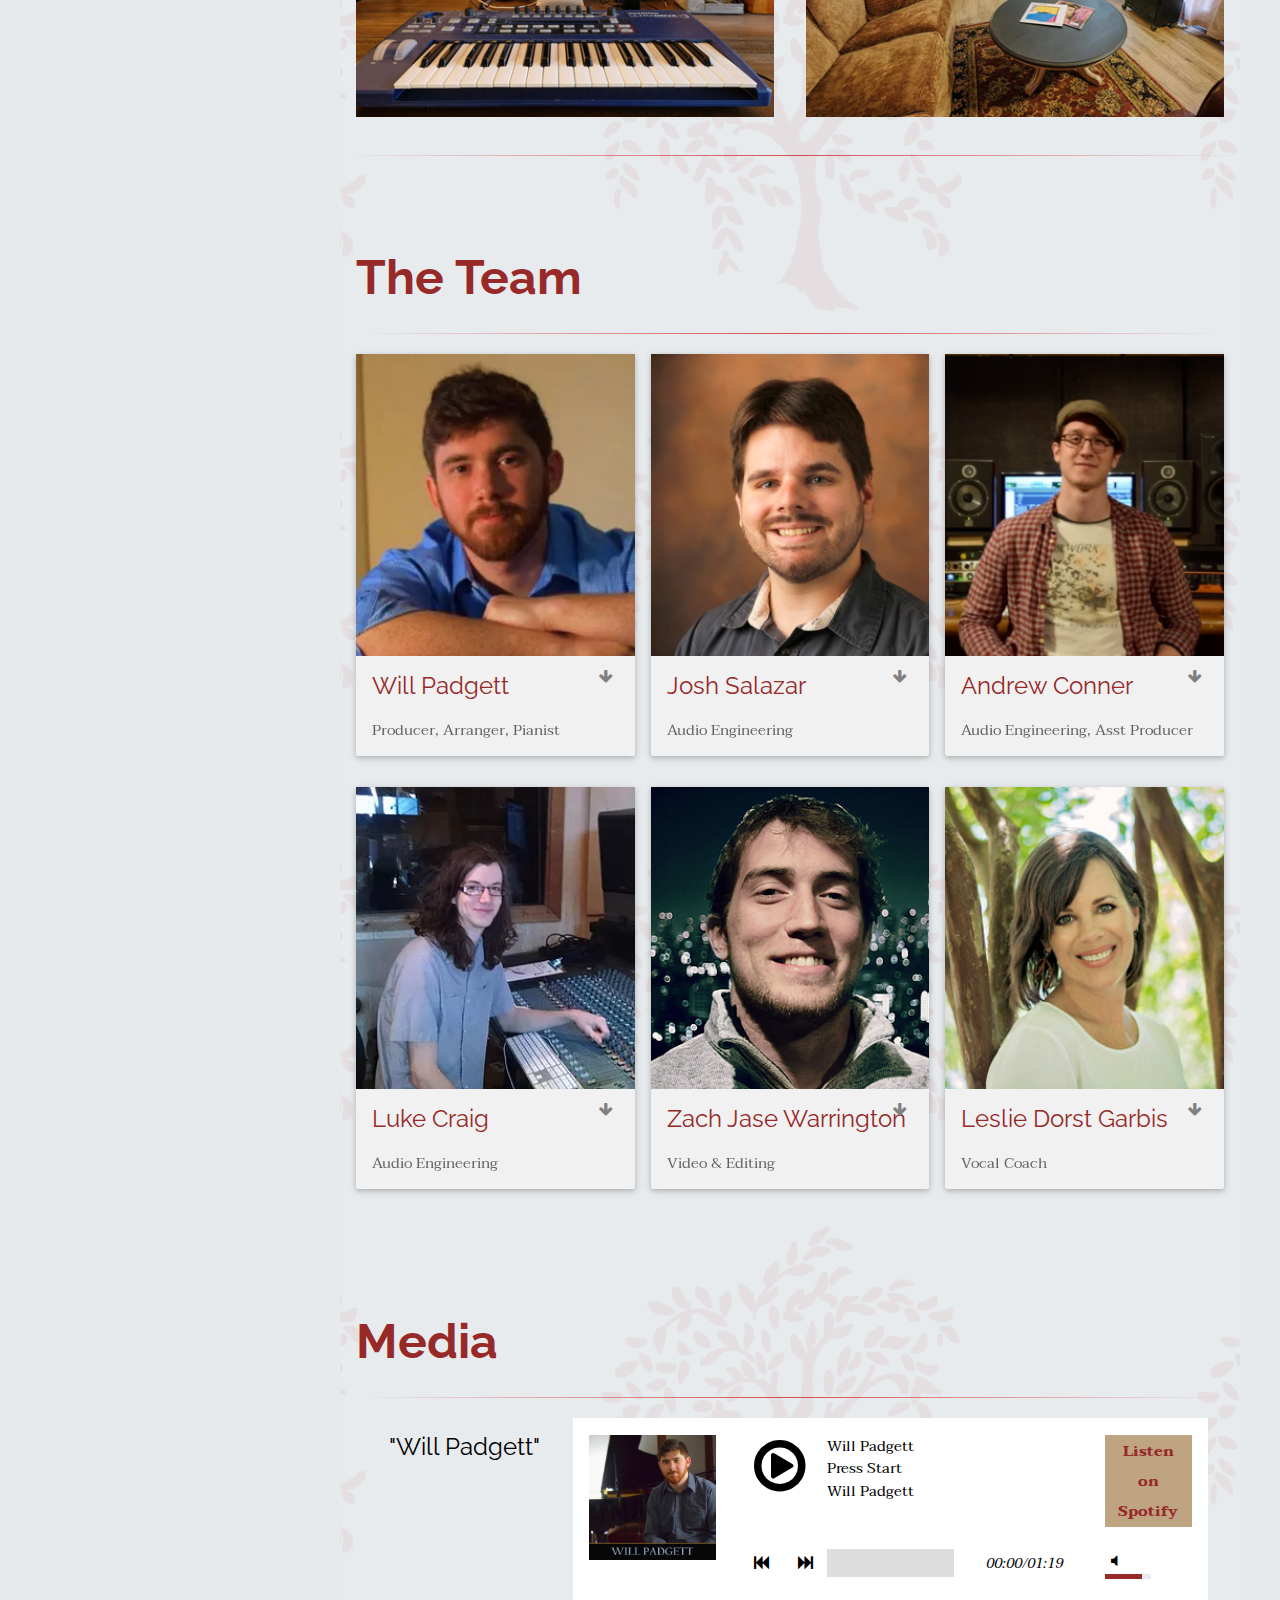
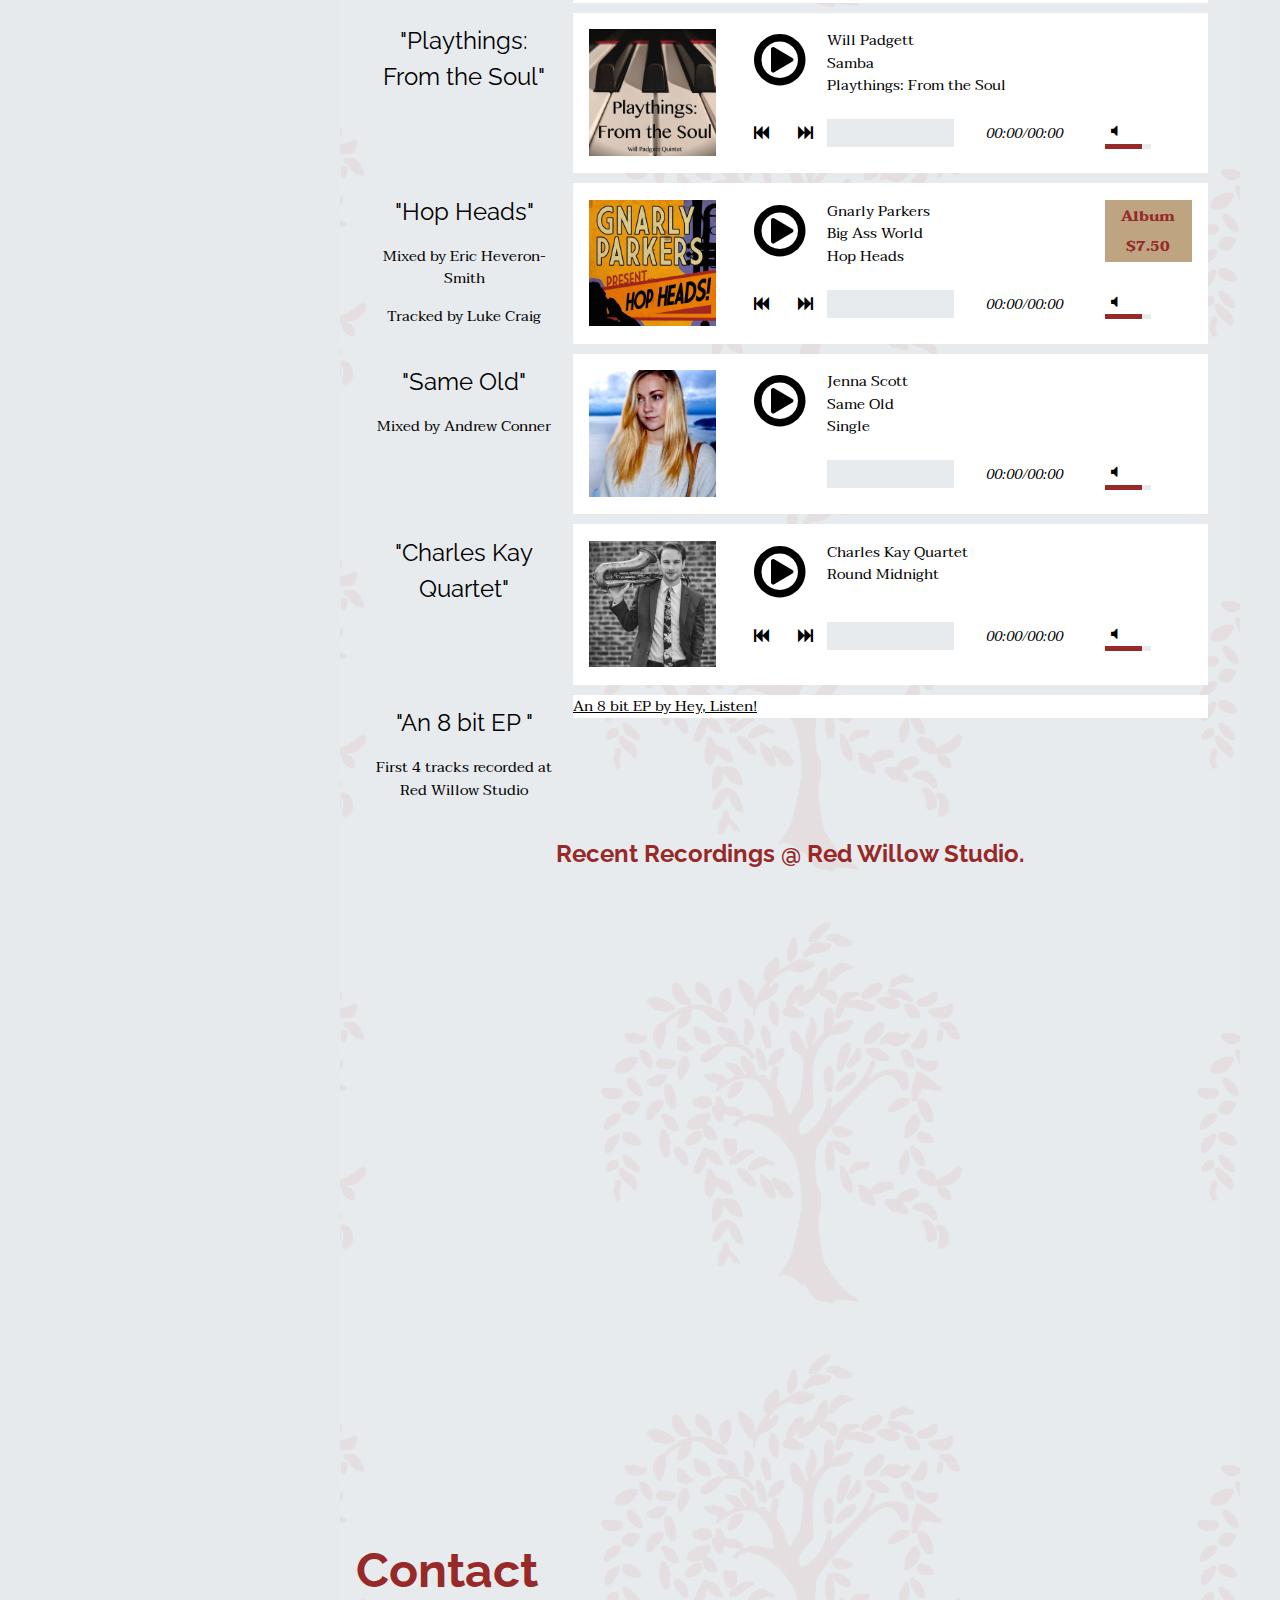
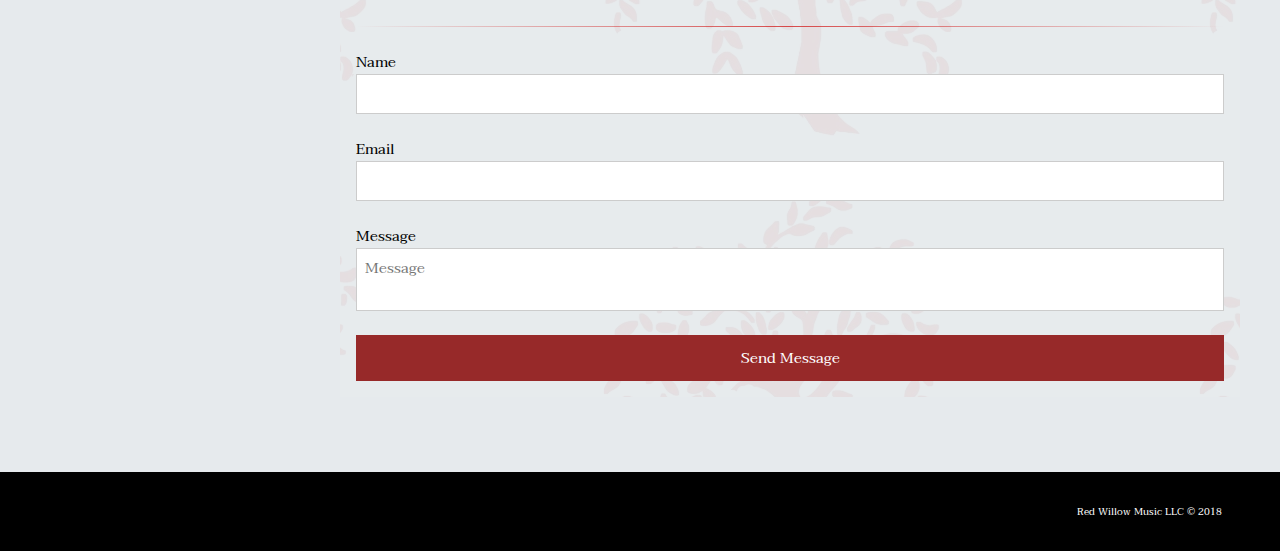
==== commit 794b41a5: "added image for playthings" ====
--- a/studio/index.html
+++ b/studio/index.html
@@ -295,20 +295,20 @@
                     title: "Samba",
                     mp3: "music/playthings/Samba.mp3",
                     artist: "Will Padgett",
-                    poster: ""
+                    poster: "images/playthings.jpg"
 		},
                 {
                     title: "Gymnopedic",
                     mp3: "music/playthings/Gymnopedic.mp3",
                     artist: "Will Padgett",
-                    poster: ""
+                    poster: "images/playthings.jpg"
 
 		},   
                 {
                     title: "Slot Machine",
                     mp3: "music/playthings/SlotMachine.mp3",
                     artist: "Will Padgett",
-                    poster: ""
+                    poster: "images/playthings.jpg"
 
 		}
 	], {
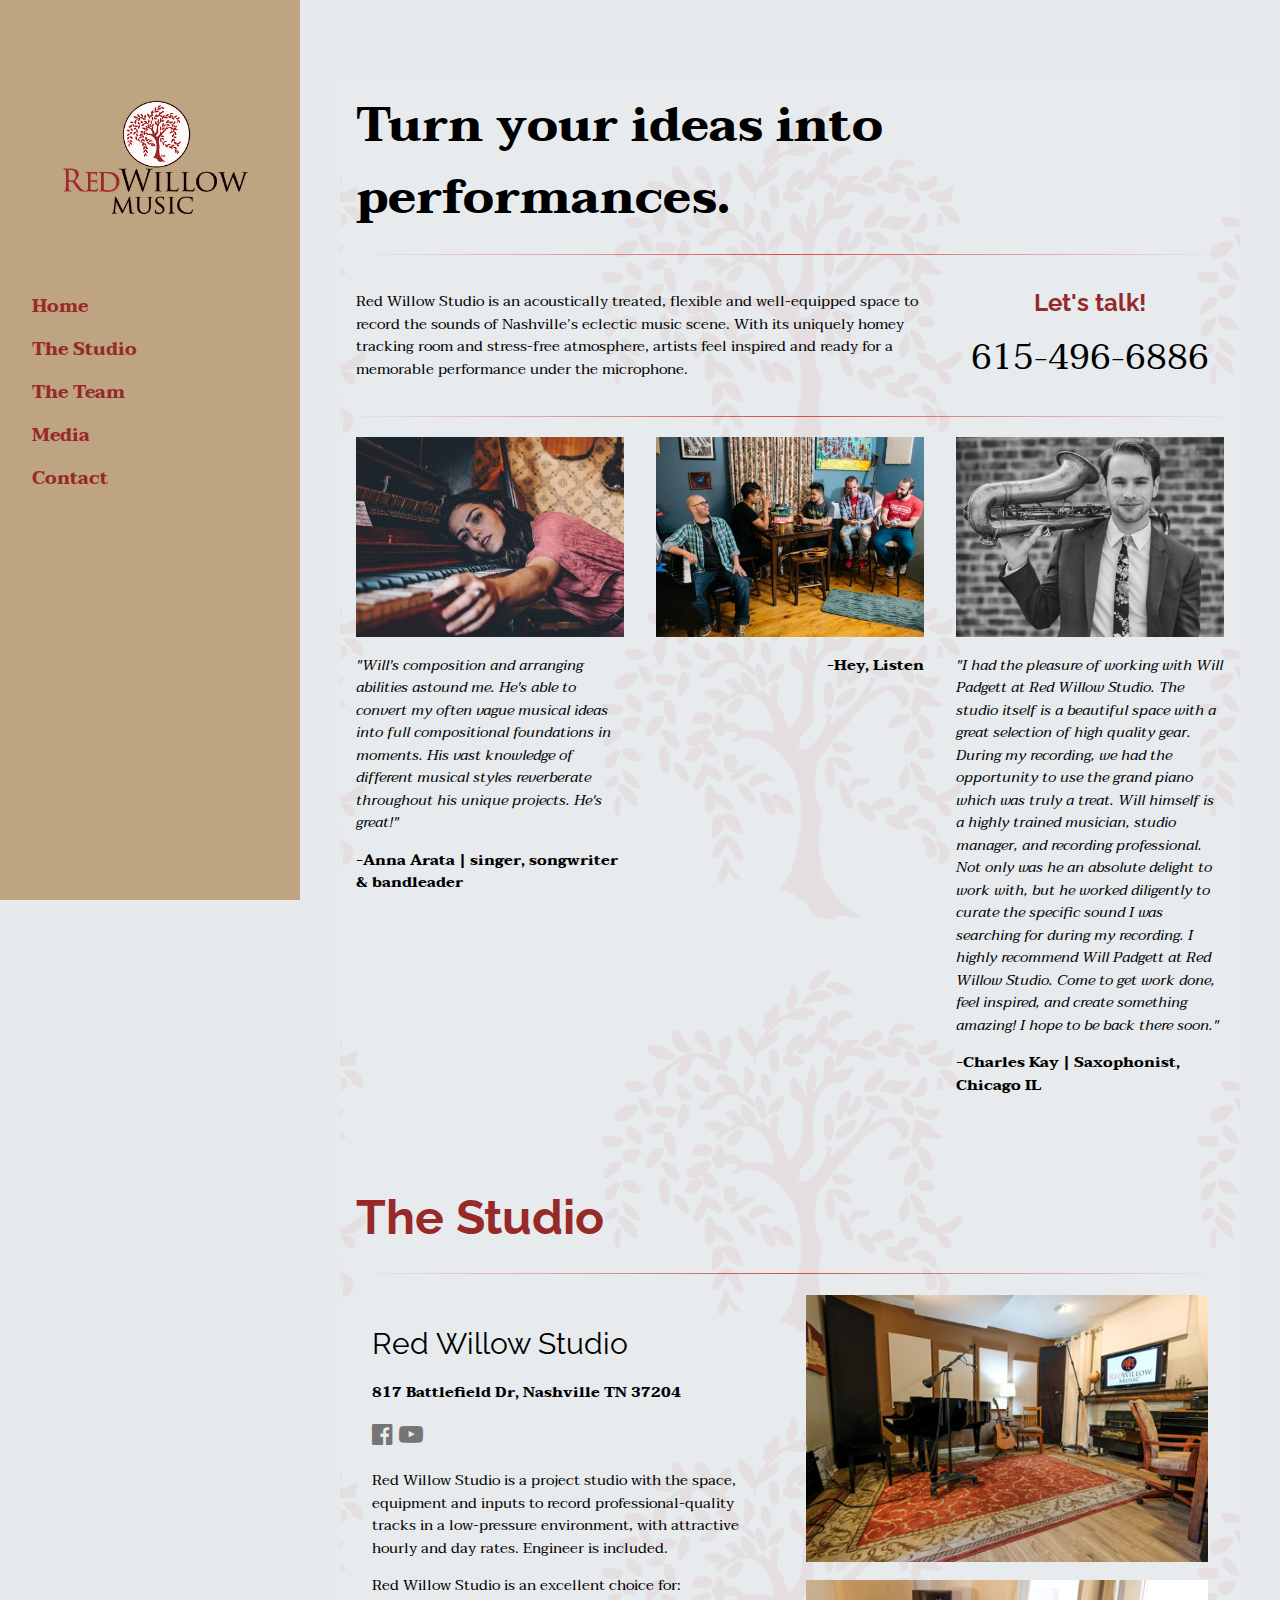
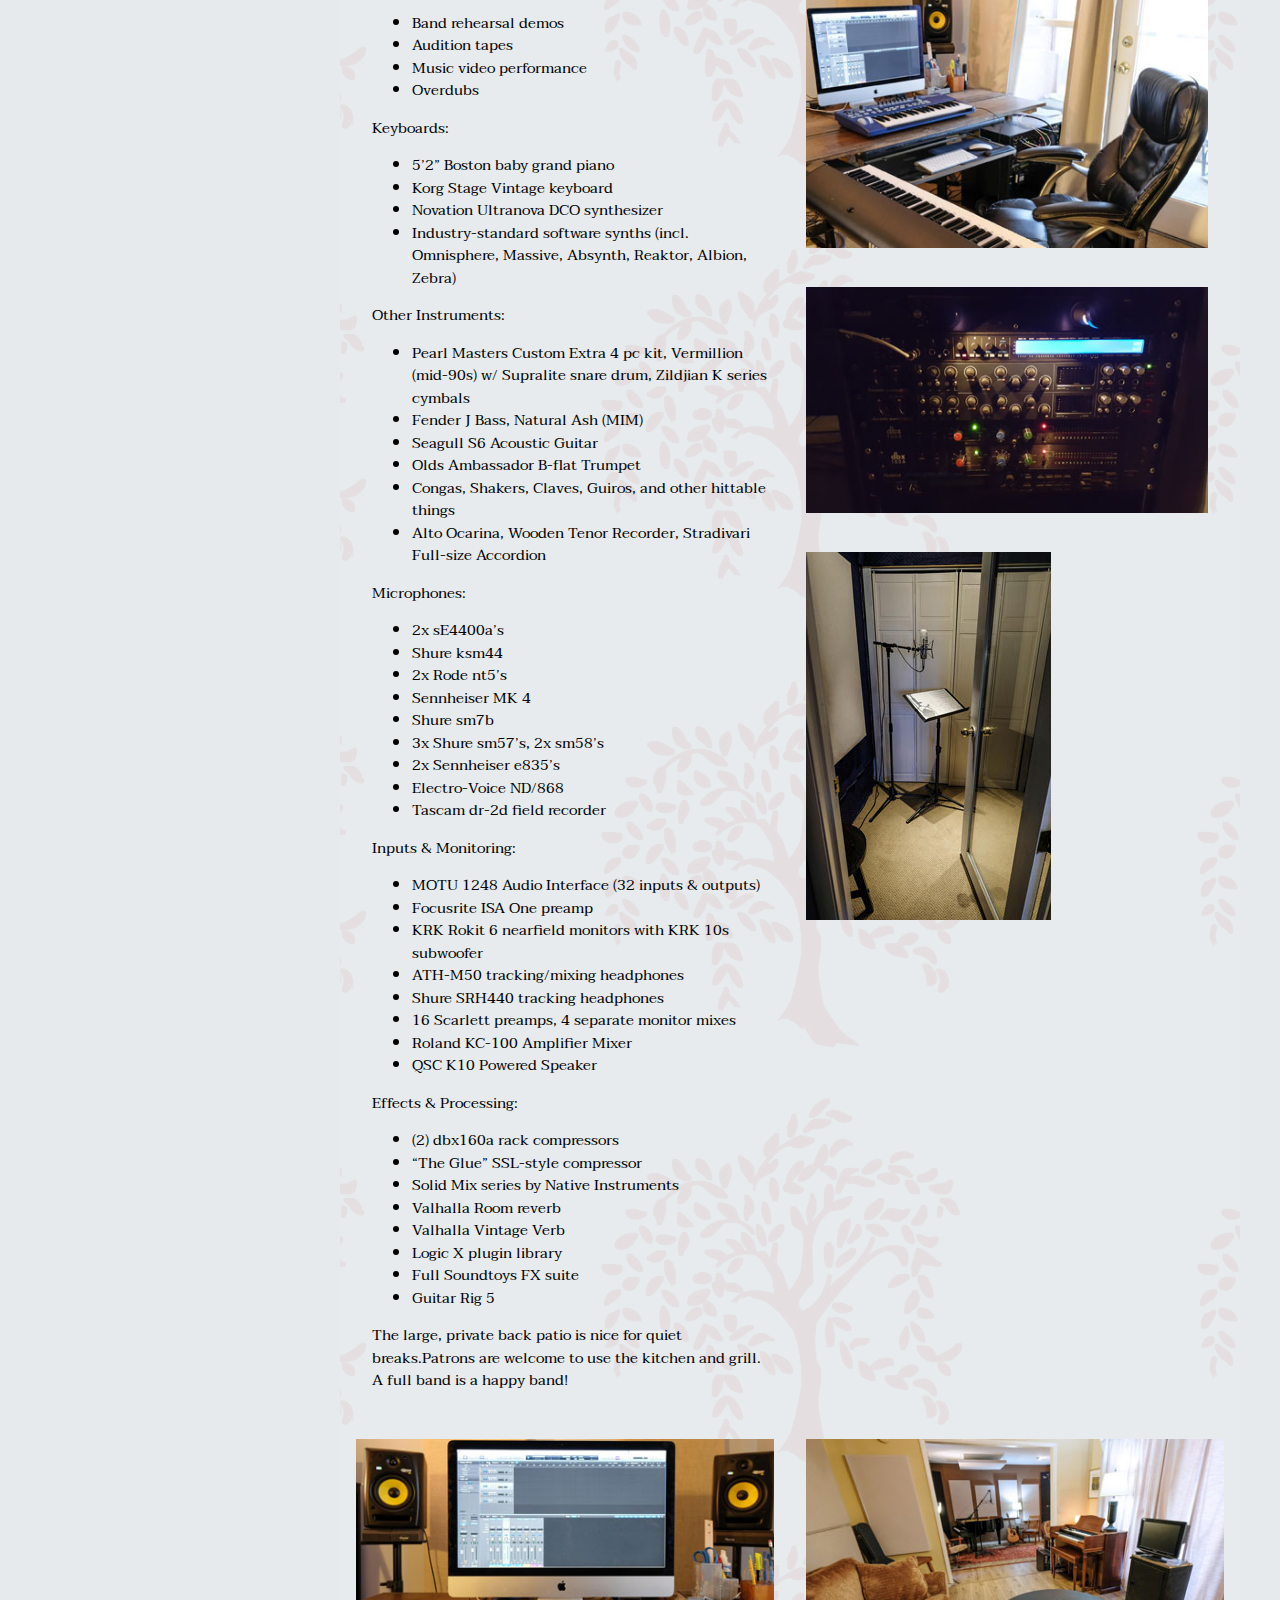
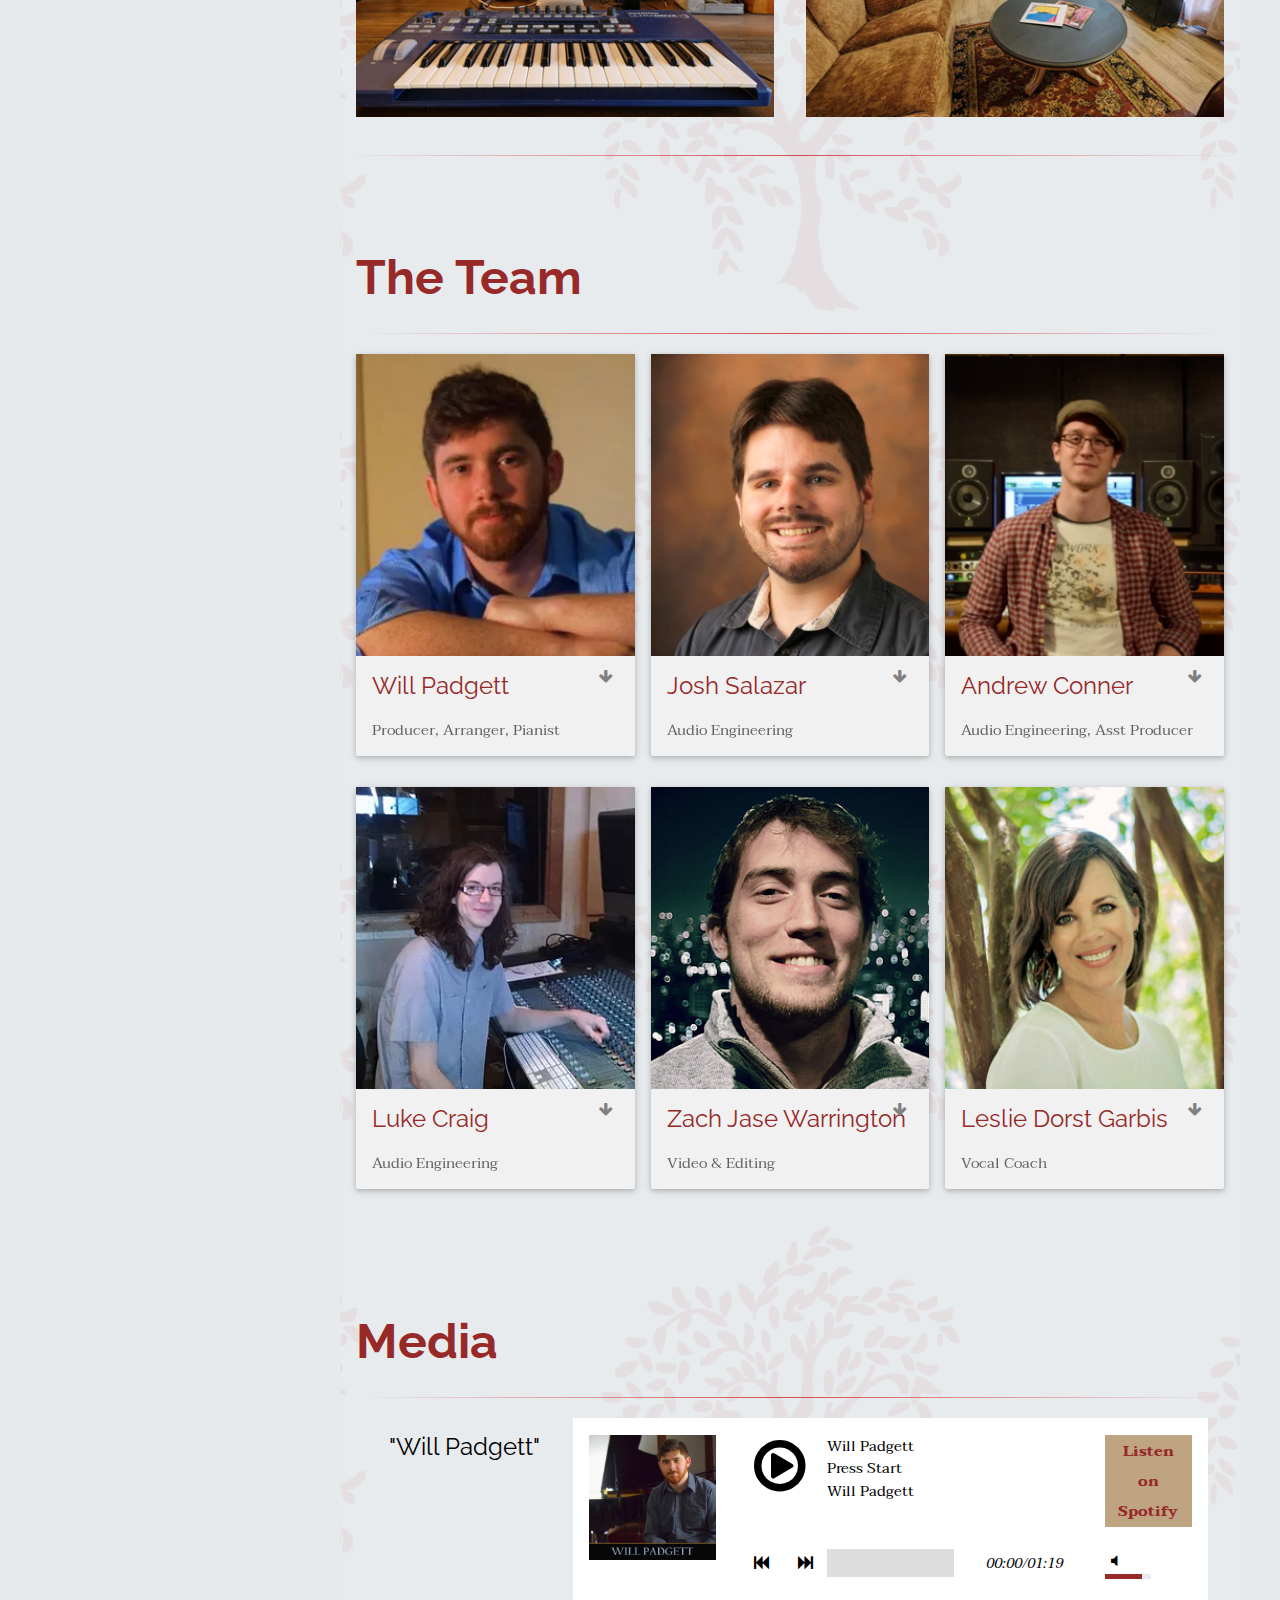
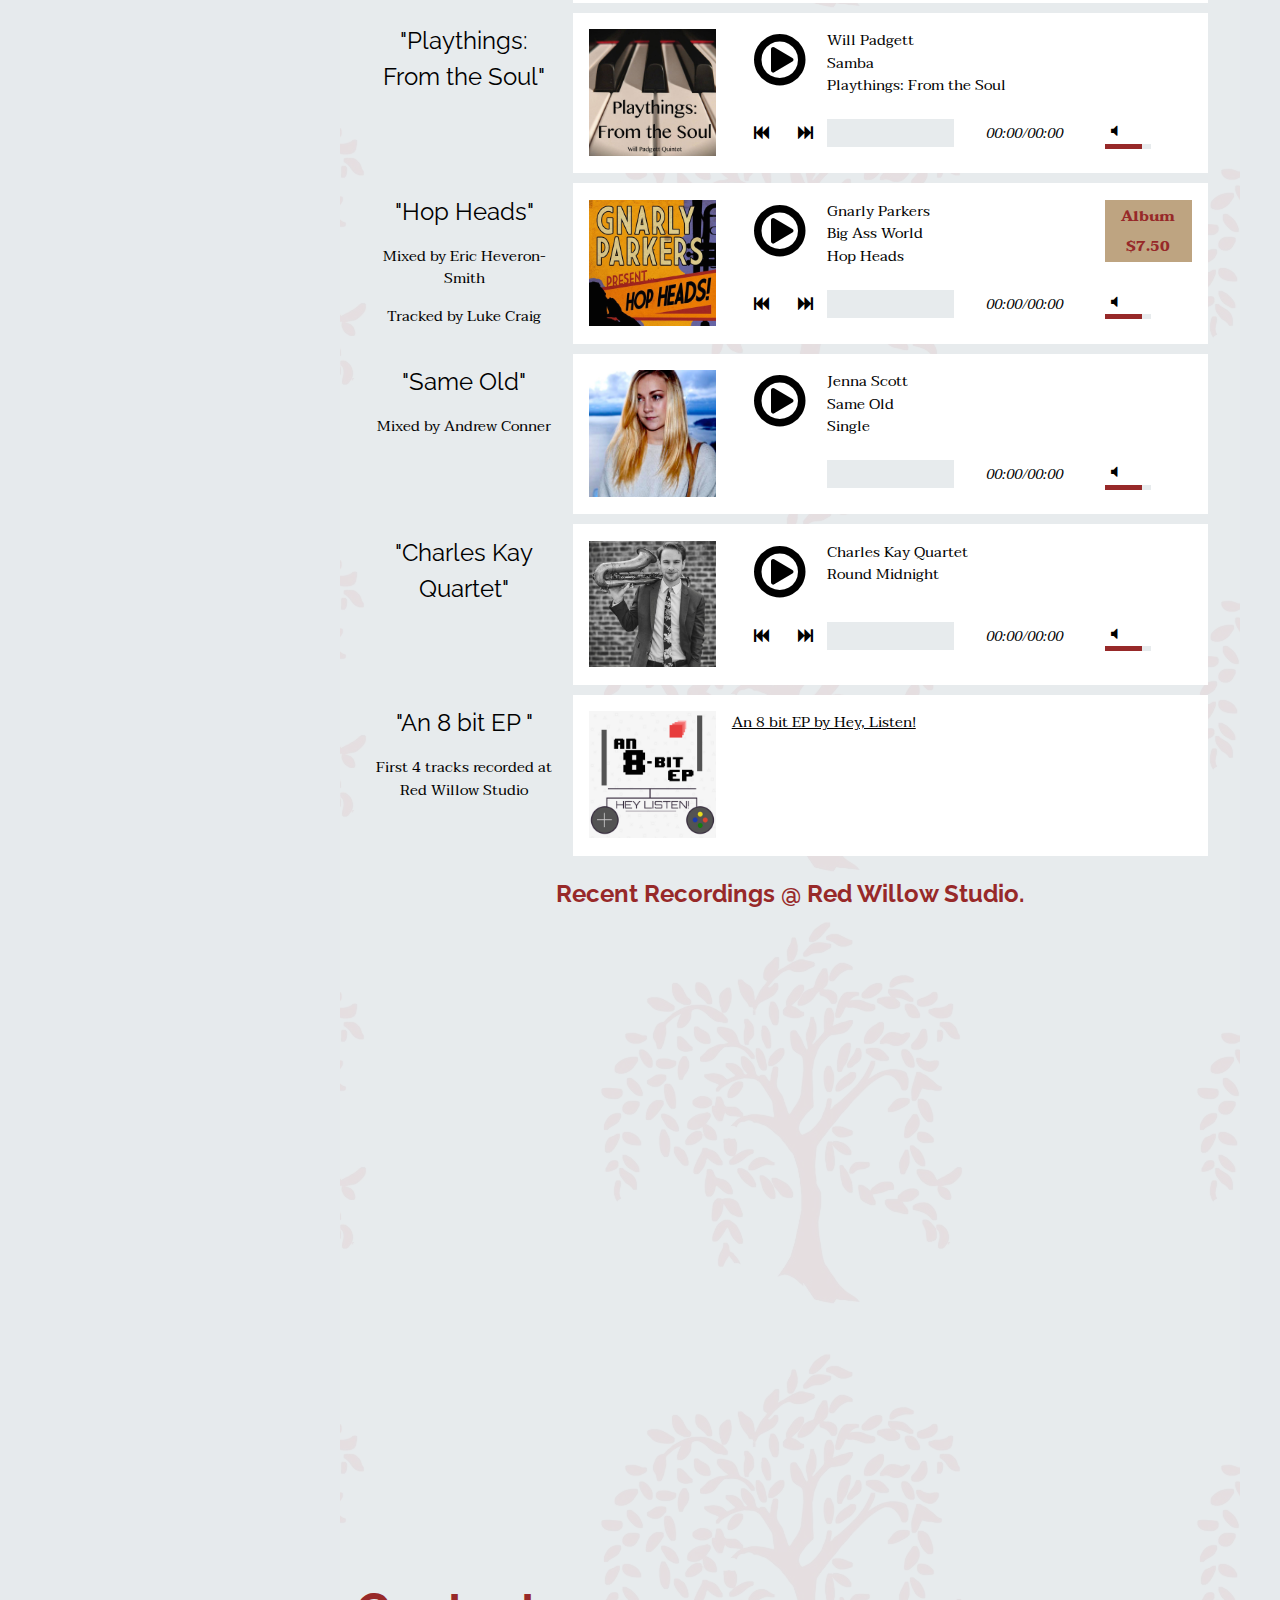
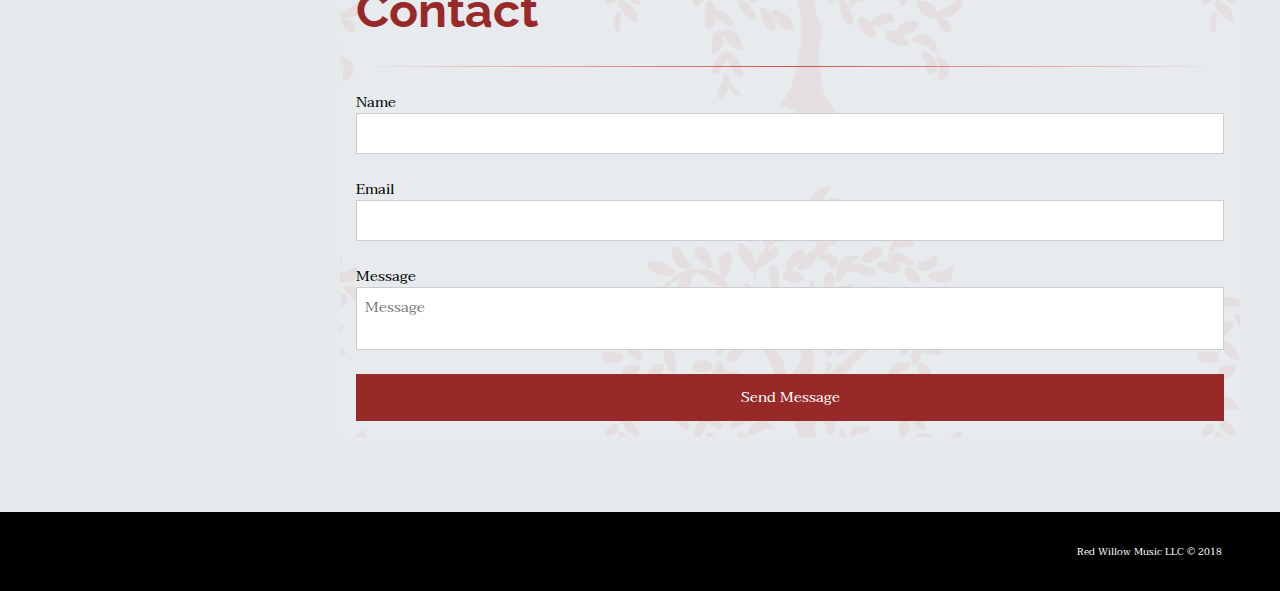
==== commit a5218838: "added image for hey listen" ====
--- a/studio/index.html
+++ b/studio/index.html
@@ -410,7 +410,7 @@
                    
                 </p>
                 <div class="w3-right">
-                <span><b>-Hey Listen</b></span>
+                <span><b>-Hey, Listen</b></span>
                 </div>
             </div>
             <div class="w3-col  m4 l4  w3-container">
@@ -1250,7 +1250,7 @@
                 </div>
             </div>
             
-            <!-- Hey Listen-->
+            <!-- Hey, Listen-->
             <div class="w3-row">
                 <div class="w3-row text-and-player">
                     <div class="w3-col m3 l3 w3-center w3-container">
@@ -1260,7 +1260,13 @@
                     <div id="player3" class="w3-col m9 l9 w3-white " style="padding-right:16px;background-clip: content-box;">
                         <div class="w3-row">
 <!--                                        <iframe style="border: 0; width: 100%; height: 120px;" src="https://bandcamp.com/EmbeddedPlayer/album=3650765416/size=large/bgcol=ffffff/linkcol=0687f5/tracklist=false/artwork=small/transparent=true/" seamless><a href="http://heylistenband.bandcamp.com/album/an-8-bit-ep">An 8 bit EP by Hey, Listen!</a></iframe>-->
-                            <a href="http://heylistenband.bandcamp.com/album/an-8-bit-ep">An 8 bit EP by Hey, Listen!</a>
+                            <div id="artwork" class="w3-col m3 l3 w3-panel w3-container">
+                                <div class="jp-jplayer ">
+                                    <img src="images/8bitep.jpg"></div>
+                            </div>
+                            <div class="w3-col m9 l9 w3-section">
+                                <a href="http://heylistenband.bandcamp.com/album/an-8-bit-ep">An 8 bit EP by Hey, Listen!</a>
+                            </div>
                         </div>
                     </div>
                 </div>
